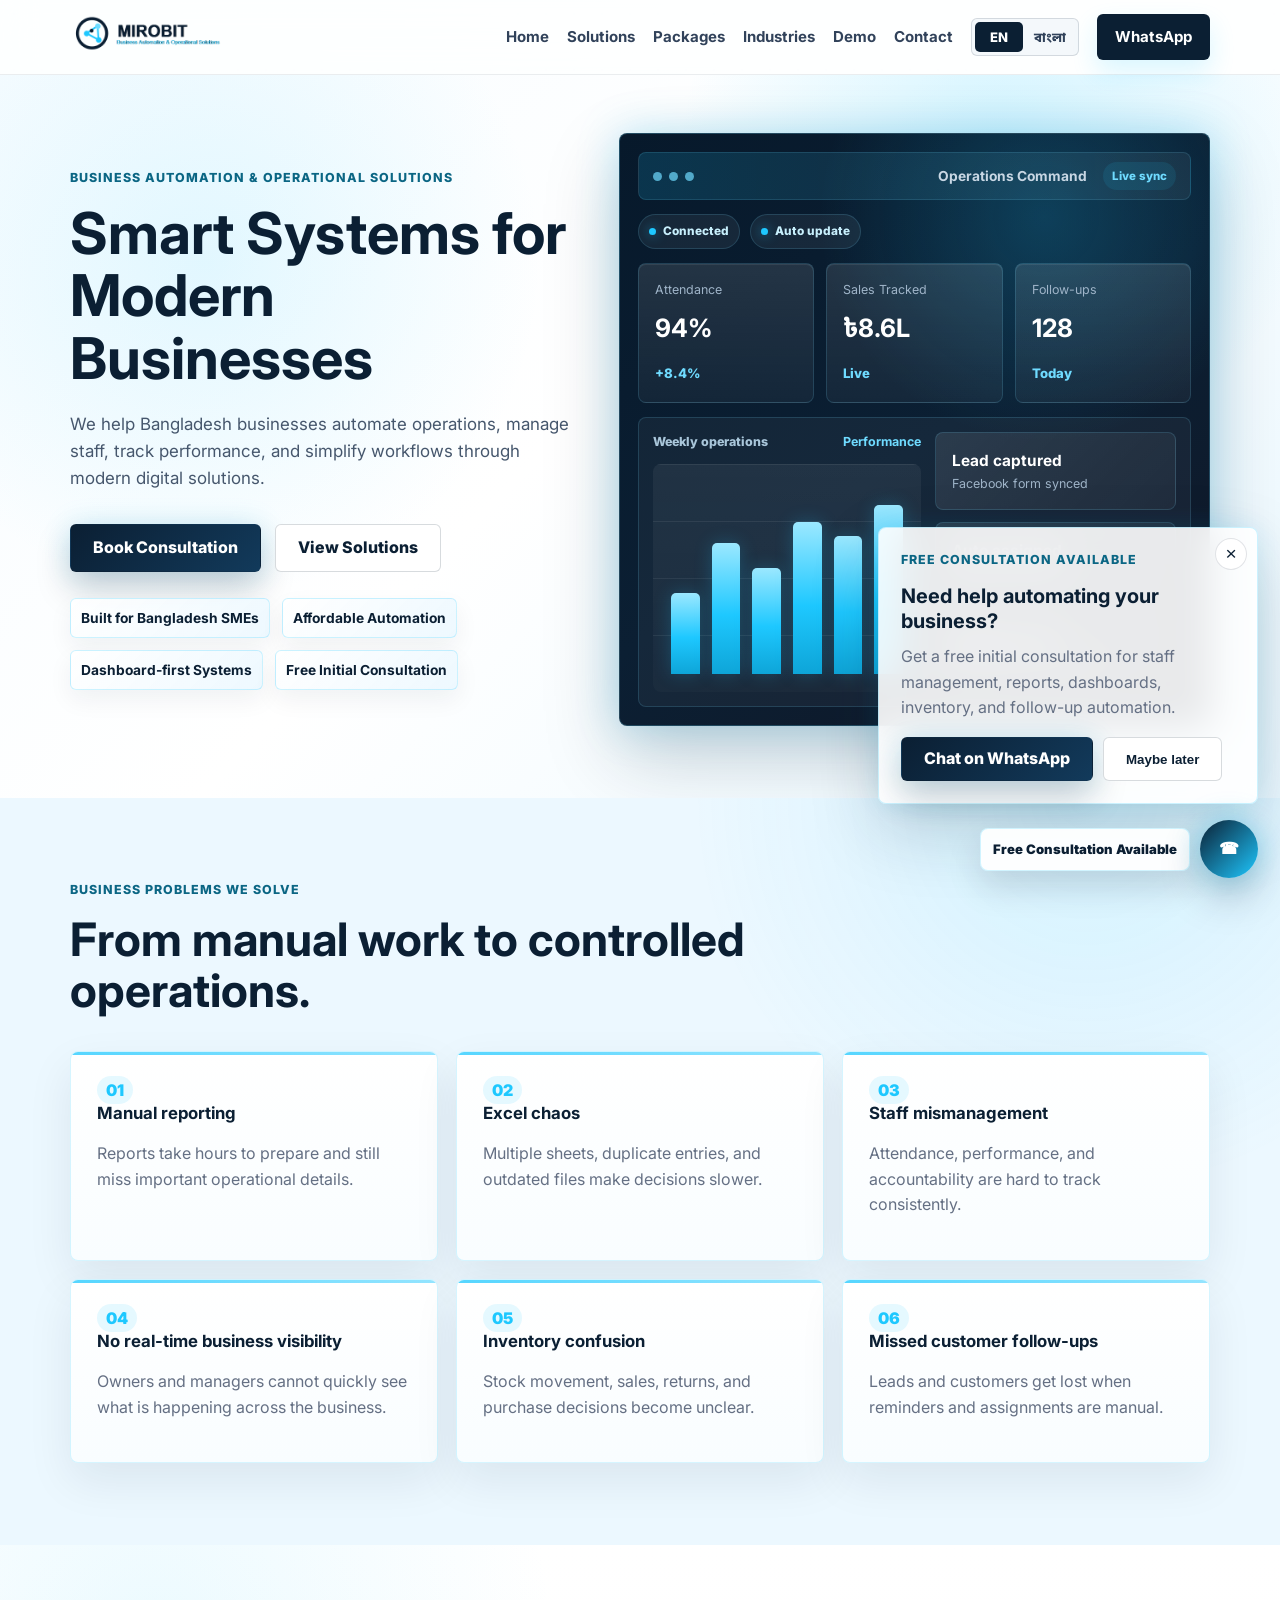
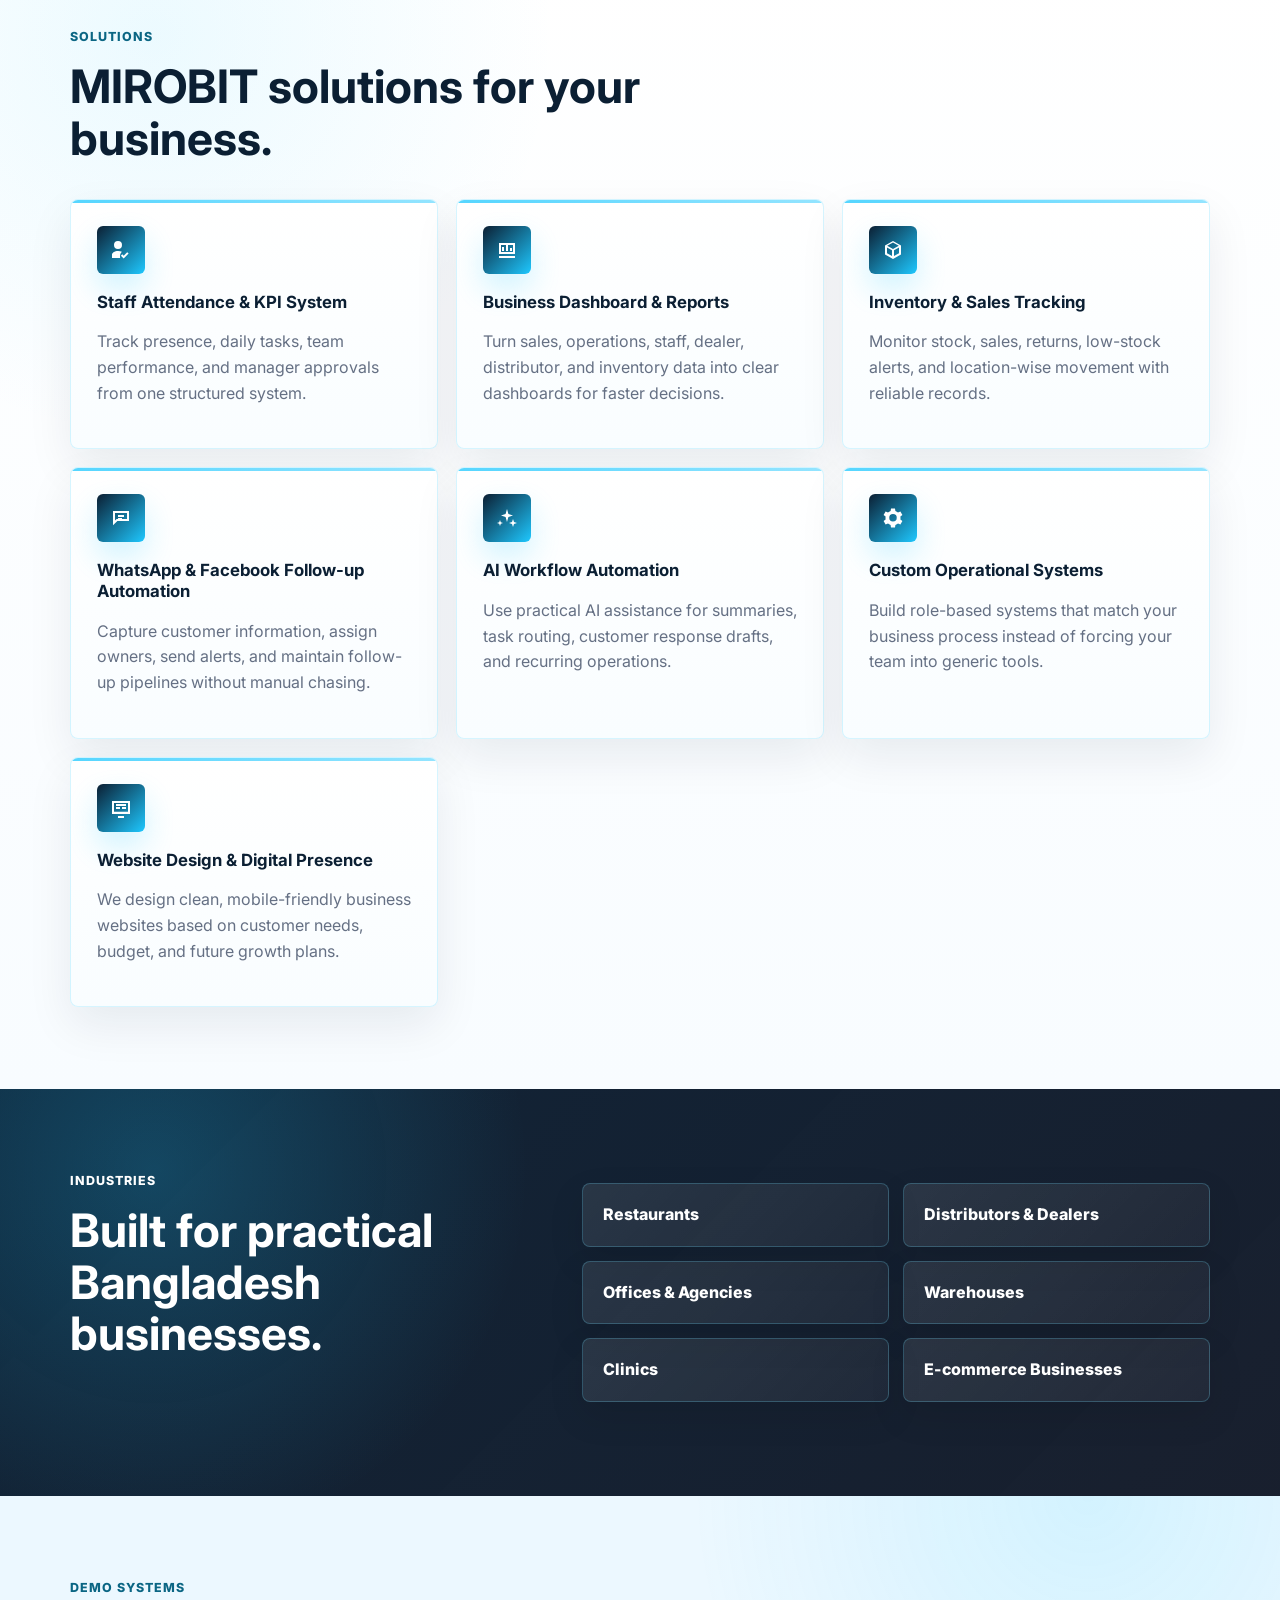
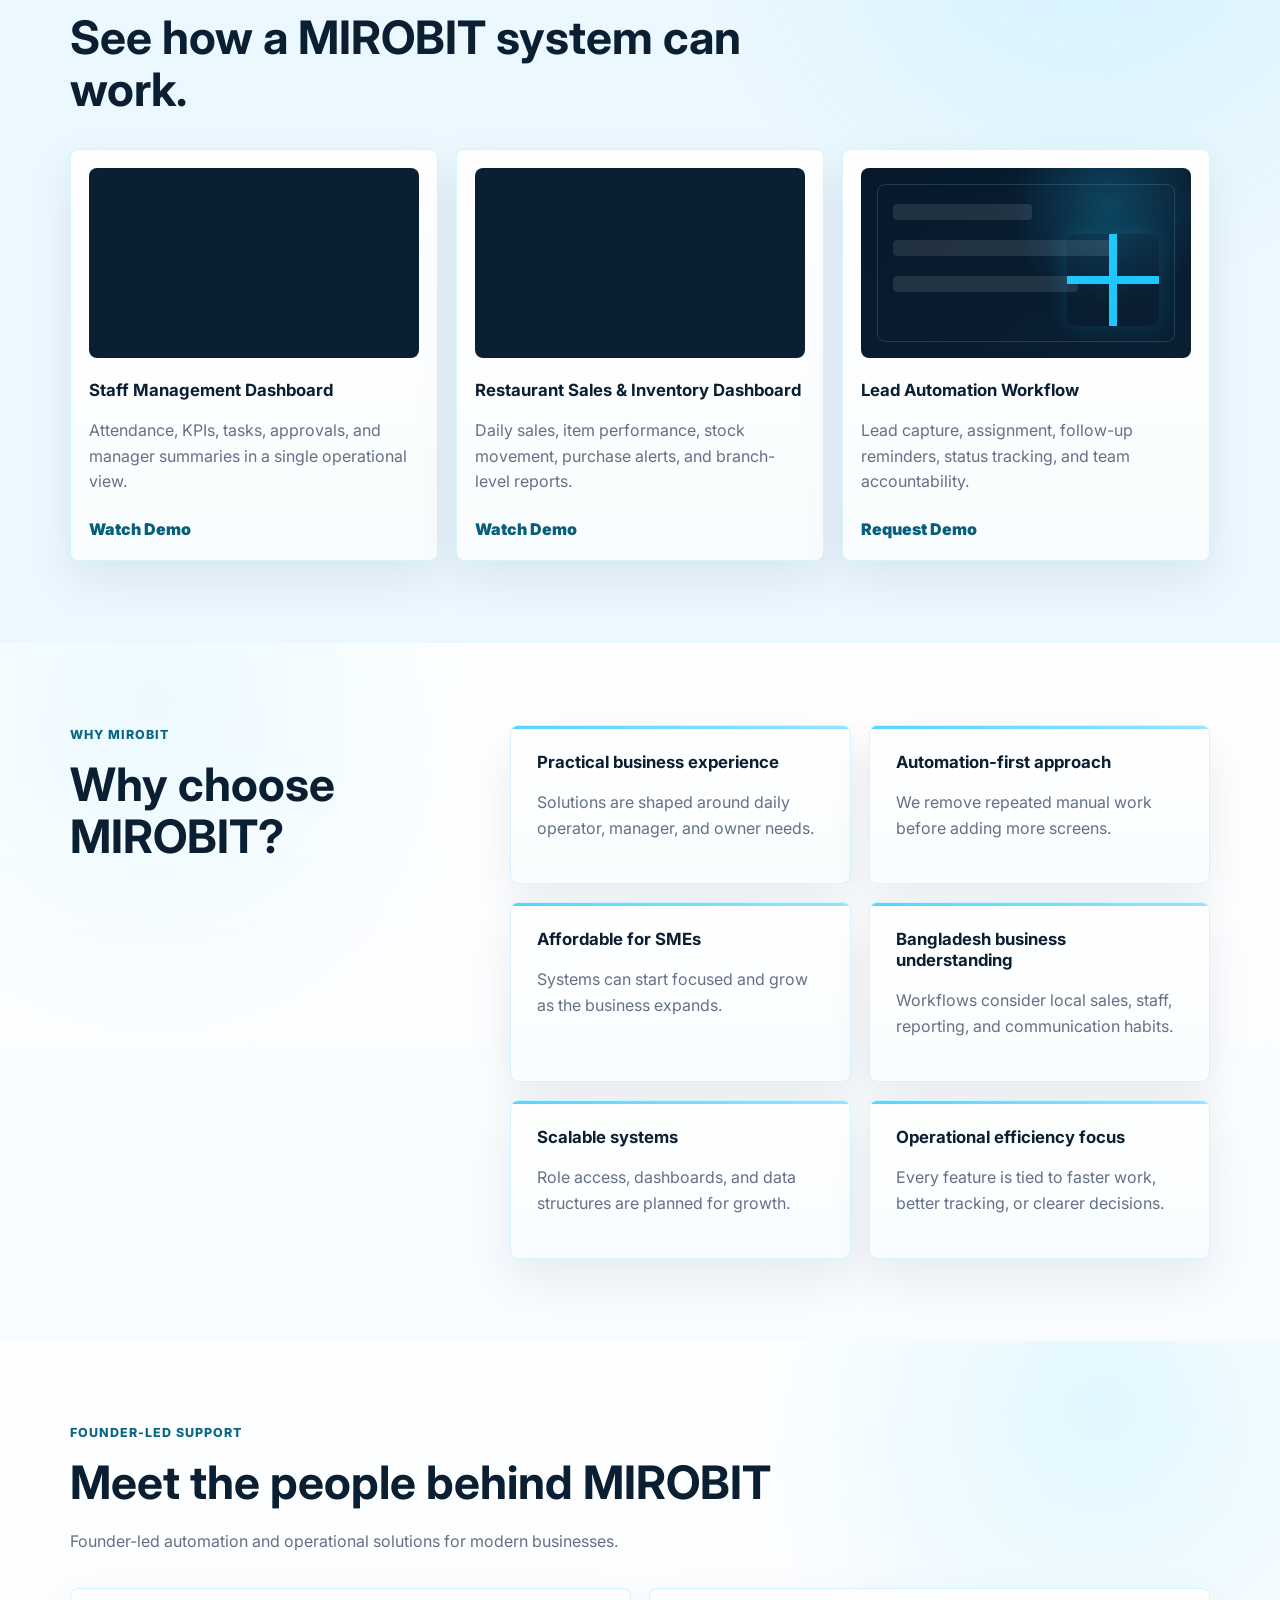
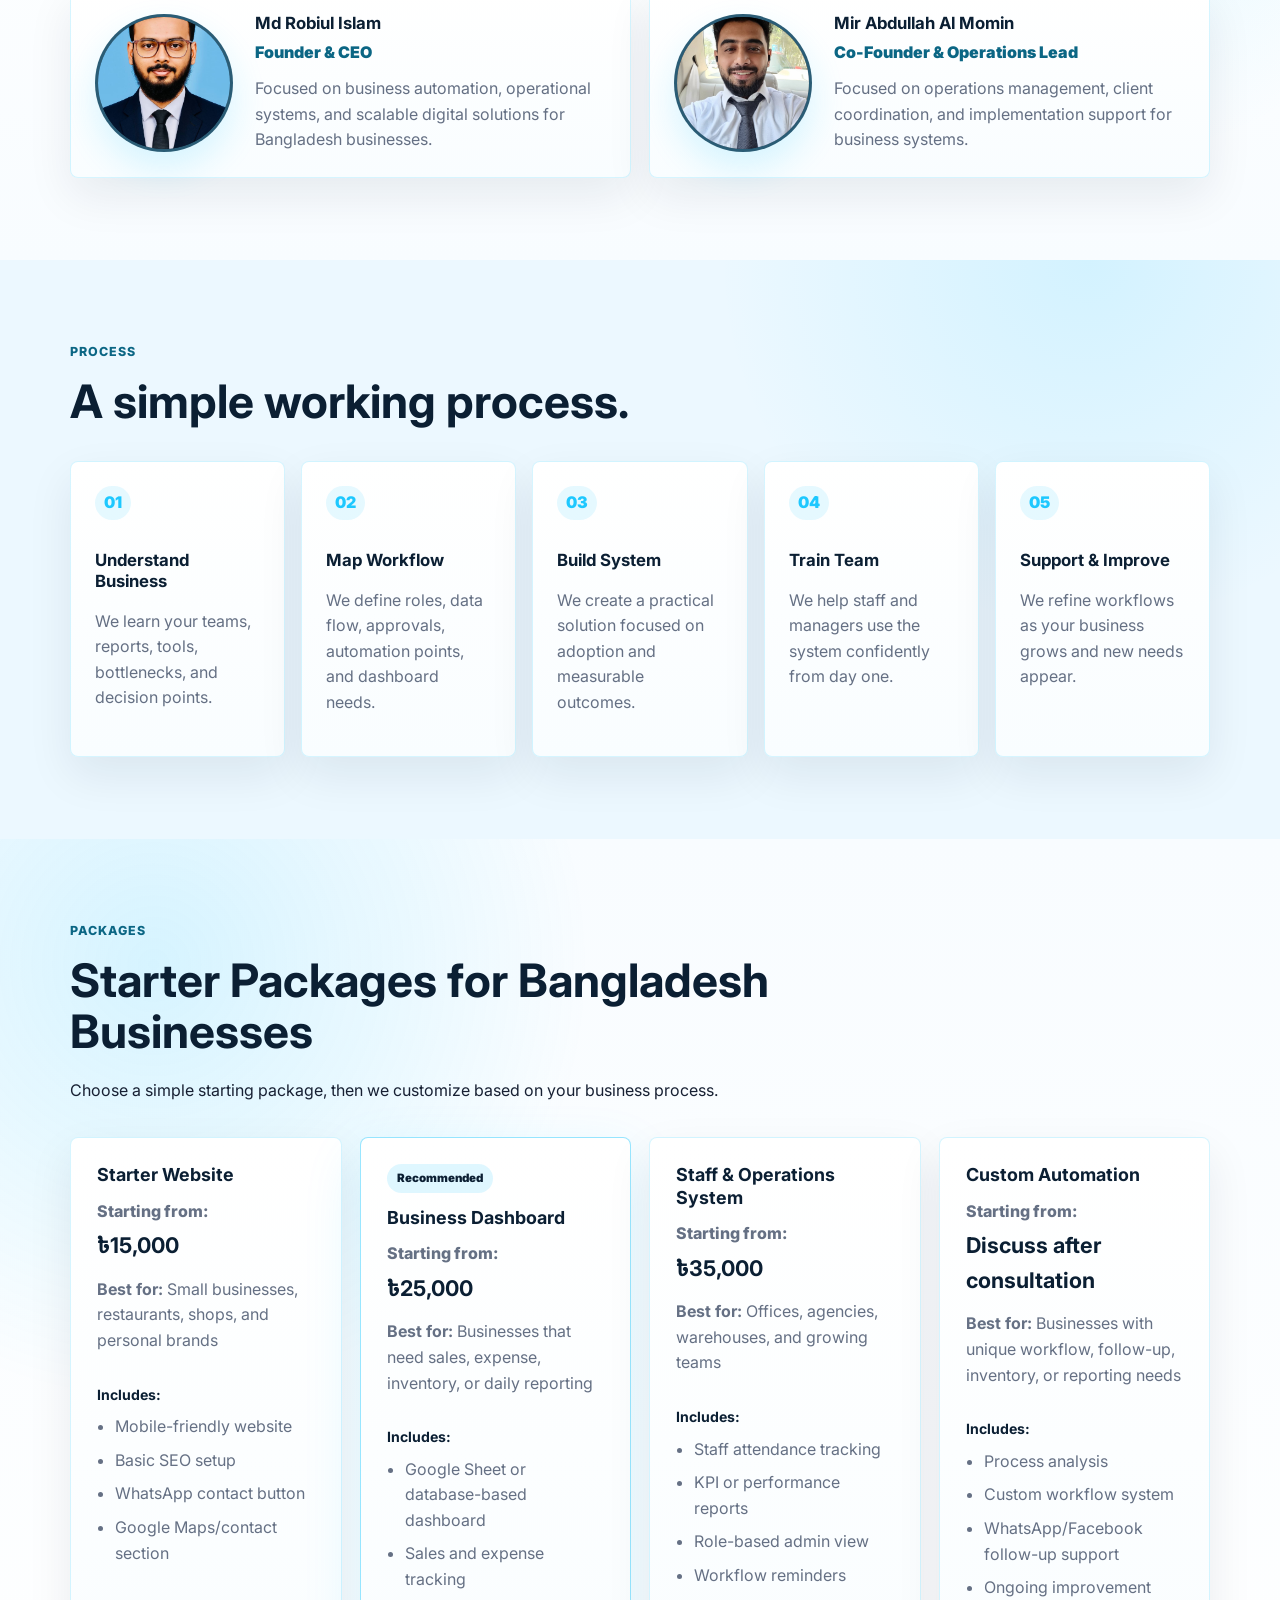
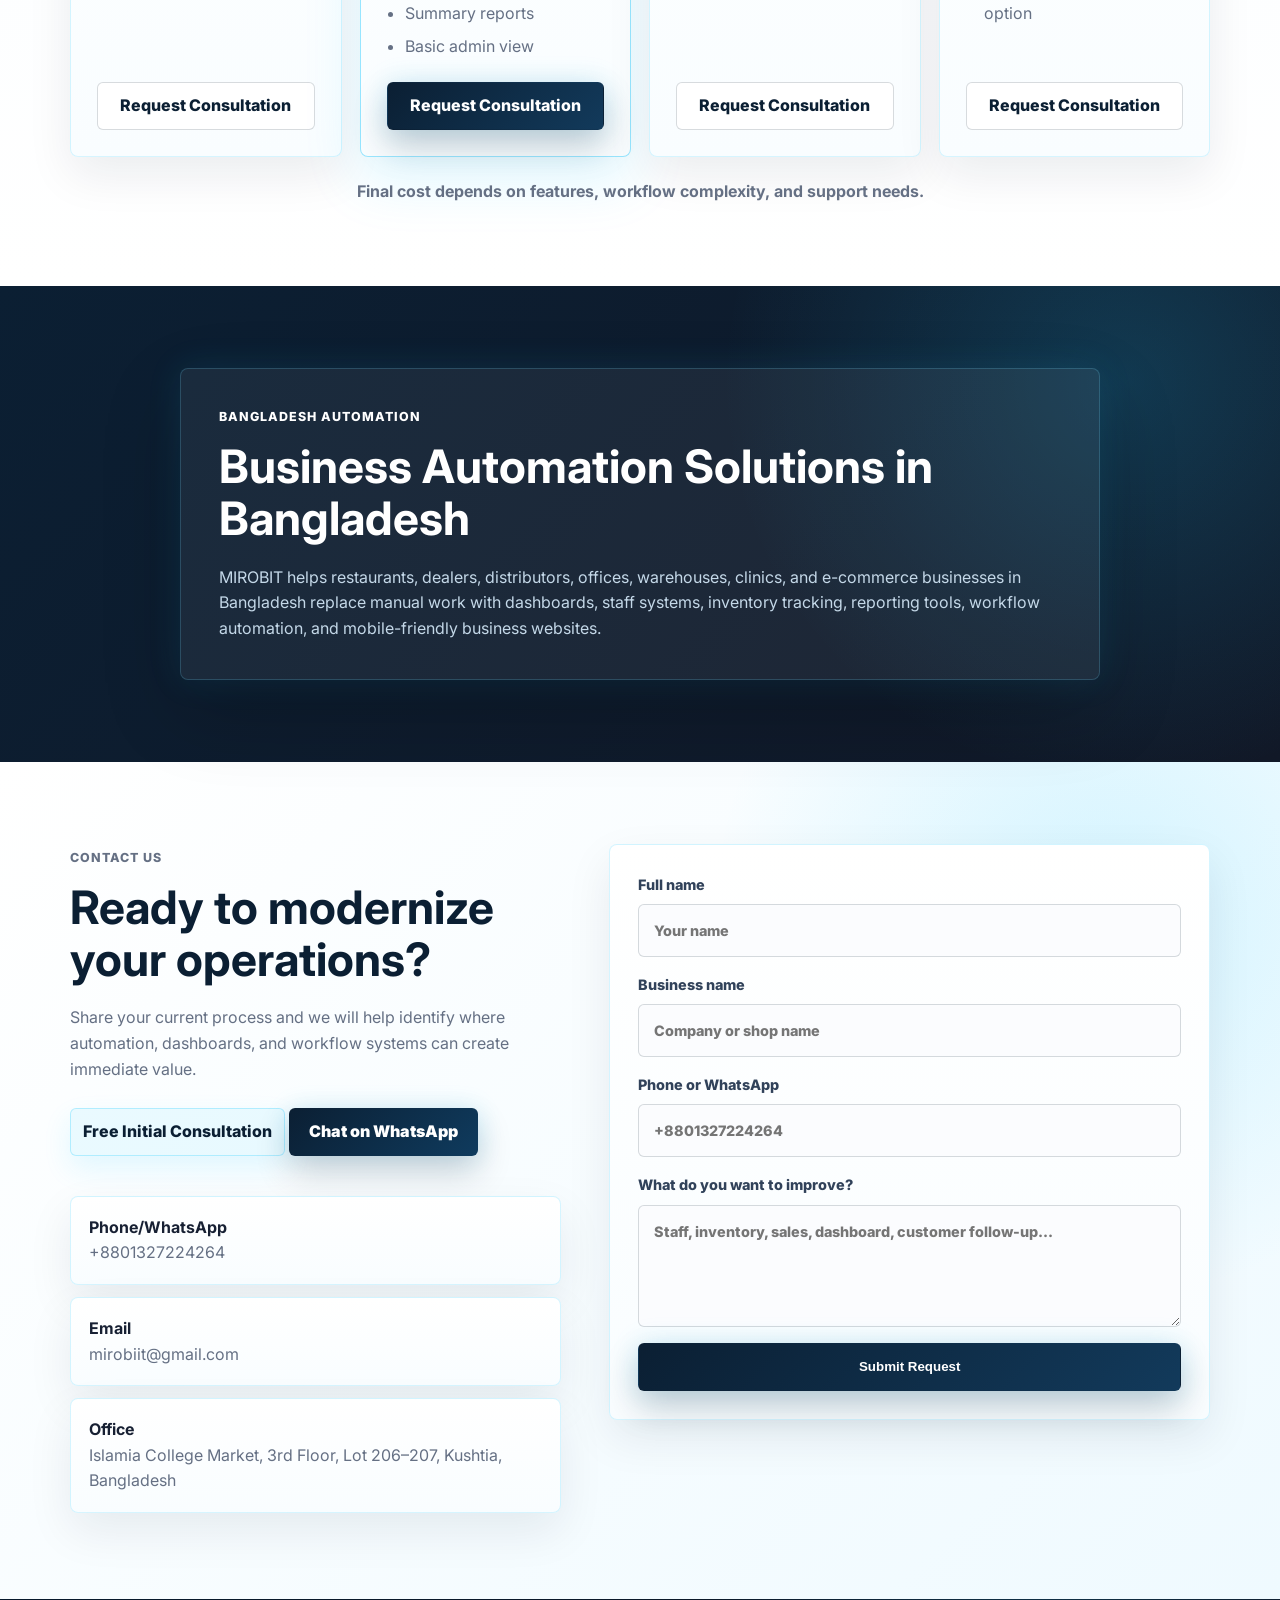
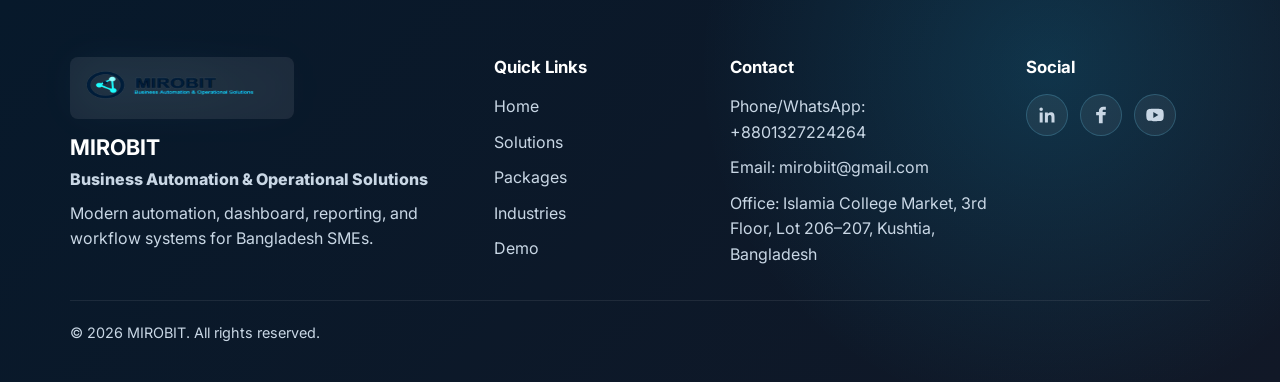
==== index.html @ 75a014b4 "Add MIROBIT leadership section" ====
<!DOCTYPE html>
<html lang="en">
<head>
  <meta charset="UTF-8">
  <meta name="viewport" content="width=device-width, initial-scale=1.0">
  <title>MIROBIT | Business Automation & Operational Solutions</title>
  <meta name="description" content="MIROBIT provides business automation, staff management systems, dashboards, inventory tracking, reporting tools, workflow automation, and affordable business website design for Bangladesh SMEs.">
  <meta name="description" lang="bn" content="MIROBIT বাংলাদেশের ছোট ও মাঝারি ব্যবসার জন্য ব্যবসা অটোমেশন, স্টাফ ম্যানেজমেন্ট, ড্যাশবোর্ড, ইনভেন্টরি ট্র্যাকিং ও রিপোর্টিং সল্যুশন তৈরি করে।">
  <meta name="keywords" content="business automation Bangladesh, ERP Bangladesh, business dashboard Bangladesh, staff management system Bangladesh, inventory management Bangladesh, WhatsApp automation Bangladesh, SME automation Bangladesh, business software Bangladesh, digital transformation Bangladesh, workflow automation Bangladesh, affordable website design Bangladesh, business website Bangladesh, small business website Bangladesh, ব্যবসা অটোমেশন বাংলাদেশ, স্টাফ ম্যানেজমেন্ট সিস্টেম, ব্যবসা ড্যাশবোর্ড, ইনভেন্টরি ম্যানেজমেন্ট, মোবাইল ফ্রেন্ডলি ওয়েবসাইট, ব্যবসায়িক ওয়েবসাইট বাংলাদেশ">
  <meta name="author" content="MIROBIT">
  <meta name="theme-color" content="#0B1F33">
  <meta property="og:title" content="MIROBIT | Smart Systems for Modern Businesses">
  <meta property="og:description" content="Business automation, dashboards, staff management, inventory tracking, reporting tools, workflow automation, and business website design for Bangladesh SMEs.">
  <meta property="og:type" content="website">
  <meta property="og:url" content="https://mirrob.github.io/mirobit/">
  <meta property="og:image" content="assets/logo.png">
  <meta property="og:site_name" content="MIROBIT">
  <meta property="og:locale" content="en_US">
  <meta property="og:locale:alternate" content="bn_BD">
  <link rel="canonical" href="https://mirrob.github.io/mirobit/">
  <link rel="icon" href="assets/favicon.png" type="image/png">
  <link rel="preconnect" href="https://fonts.googleapis.com">
  <link rel="preconnect" href="https://fonts.gstatic.com" crossorigin>
  <link href="https://fonts.googleapis.com/css2?family=Inter:wght@400;500;600;700;800&family=Noto+Sans+Bengali:wght@400;500;600;700;800&display=swap" rel="stylesheet">
  <link rel="stylesheet" href="style.css">
</head>
<body>
  <header class="site-header" data-header>
    <nav class="nav container" aria-label="Primary navigation">
      <a class="brand" href="#home" aria-label="MIROBIT home">
        <img src="assets/logo.png" alt="MIROBIT logo" width="182" height="52">
      </a>
      <button class="menu-toggle" type="button" aria-label="Open navigation" aria-expanded="false" data-menu-toggle>
        <span></span>
        <span></span>
        <span></span>
      </button>
      <div class="nav-links" data-nav-links>
        <a href="#home">Home</a>
        <a href="#solutions">Solutions</a>
        <a href="#packages">Packages</a>
        <a href="#industries">Industries</a>
        <a href="#demo">Demo</a>
        <a href="#contact">Contact</a>
        <button class="language-toggle" type="button" aria-label="Switch language" data-language-toggle>
          <span data-lang-option="en">EN</span>
          <span data-lang-option="bn">বাংলা</span>
        </button>
        <a class="nav-cta" href="https://wa.me/8801327224264" target="_blank" rel="noopener" data-whatsapp-link>WhatsApp</a>
      </div>
    </nav>
  </header>

  <main>
    <section class="hero section" id="home">
      <div class="container hero-grid">
        <div class="hero-copy reveal">
          <p class="eyebrow">Business Automation & Operational Solutions</p>
          <h1>Smart Systems for Modern Businesses</h1>
          <p class="hero-subtitle">We help Bangladesh businesses automate operations, manage staff, track performance, and simplify workflows through modern digital solutions.</p>
          <div class="hero-actions">
            <a class="btn btn-primary" href="#contact">Book Consultation</a>
            <a class="btn btn-secondary" href="#solutions">View Solutions</a>
          </div>
          <div class="trust-row" aria-label="MIROBIT strengths">
            <span>Built for Bangladesh SMEs</span>
            <span>Affordable Automation</span>
            <span>Dashboard-first Systems</span>
            <span>Free Initial Consultation</span>
          </div>
        </div>

        <div class="dashboard-shell reveal" aria-label="Operational dashboard preview">
          <div class="dashboard-topbar">
            <div class="window-dots" aria-hidden="true"><span></span><span></span><span></span></div>
            <strong>Operations Command</strong>
            <em>Live sync</em>
          </div>
          <div class="dashboard-status-row" aria-hidden="true">
            <span>Connected</span>
            <span>Auto update</span>
          </div>
          <div class="kpi-grid">
            <article class="kpi-card">
              <small>Attendance</small>
              <strong data-stat="attendance-value">94%</strong>
              <span class="trend up" data-stat="attendance-label">+8.4%</span>
            </article>
            <article class="kpi-card">
              <small>Sales Tracked</small>
              <strong data-stat="sales-value">৳8.6L</strong>
              <span class="trend up" data-stat="sales-label">Live</span>
            </article>
            <article class="kpi-card">
              <small>Follow-ups</small>
              <strong data-stat="followups-value">128</strong>
              <span class="trend" data-stat="followups-label">Today</span>
            </article>
          </div>
          <div class="analytics-panel">
            <div class="chart-card">
              <div class="chart-heading">
                <span>Weekly operations</span>
                <b>Performance</b>
              </div>
              <div class="chart-bars" aria-hidden="true">
                <span style="height: 42%" data-chart-bar></span>
                <span style="height: 68%" data-chart-bar></span>
                <span style="height: 55%" data-chart-bar></span>
                <span style="height: 79%" data-chart-bar></span>
                <span style="height: 72%" data-chart-bar></span>
                <span style="height: 88%" data-chart-bar></span>
              </div>
            </div>
            <div class="workflow-stack">
              <div><b data-stat="lead-title">Lead captured</b><small data-stat="lead-value">Facebook form synced</small></div>
              <div><b data-stat="assignment-title">Auto assigned</b><small data-stat="assignment-value">Sales team notified</small></div>
              <div><b data-stat="manager-title">Manager view</b><small data-stat="manager-value">Real-time status updated</small></div>
            </div>
          </div>
        </div>
      </div>
    </section>

    <section class="section problem-section" id="problems">
      <div class="container">
        <div class="section-heading reveal">
          <p class="eyebrow">Business problems we solve</p>
          <h2>From manual work to controlled operations.</h2>
        </div>
        <div class="problem-grid">
          <article class="problem-card reveal"><span>01</span><h3>Manual reporting</h3><p>Reports take hours to prepare and still miss important operational details.</p></article>
          <article class="problem-card reveal"><span>02</span><h3>Excel chaos</h3><p>Multiple sheets, duplicate entries, and outdated files make decisions slower.</p></article>
          <article class="problem-card reveal"><span>03</span><h3>Staff mismanagement</h3><p>Attendance, performance, and accountability are hard to track consistently.</p></article>
          <article class="problem-card reveal"><span>04</span><h3>No real-time business visibility</h3><p>Owners and managers cannot quickly see what is happening across the business.</p></article>
          <article class="problem-card reveal"><span>05</span><h3>Inventory confusion</h3><p>Stock movement, sales, returns, and purchase decisions become unclear.</p></article>
          <article class="problem-card reveal"><span>06</span><h3>Missed customer follow-ups</h3><p>Leads and customers get lost when reminders and assignments are manual.</p></article>
        </div>
      </div>
    </section>

    <section class="section solutions-section" id="solutions">
      <div class="container">
        <div class="section-heading reveal">
          <p class="eyebrow">Solutions</p>
          <h2>MIROBIT solutions for your business.</h2>
        </div>
        <div class="solution-grid">
          <article class="solution-card reveal"><div class="icon" aria-hidden="true"><svg viewBox="0 0 24 24"><path d="M9 11a4 4 0 1 0 0-8 4 4 0 0 0 0 8Zm0 2c-3.3 0-6 1.7-6 3.8V20h8.2a6.9 6.9 0 0 1-.2-1.6c0-1.8.7-3.5 1.9-4.7A10.2 10.2 0 0 0 9 13Zm9.2 1.2-3.5 3.5-1.4-1.4-1.4 1.4 2.8 2.8 4.9-4.9-1.4-1.4Z"/></svg></div><h3>Staff Attendance & KPI System</h3><p>Track presence, daily tasks, team performance, and manager approvals from one structured system.</p></article>
          <article class="solution-card reveal"><div class="icon" aria-hidden="true"><svg viewBox="0 0 24 24"><path d="M4 5h16v11H4V5Zm2 2v7h12V7H6Zm-2 11h16v2H4v-2Zm3-9h2v4H7V9Zm4-2h2v6h-2V7Zm4 3h2v3h-2v-3Z"/></svg></div><h3>Business Dashboard & Reports</h3><p>Turn sales, operations, staff, dealer, distributor, and inventory data into clear dashboards for faster decisions.</p></article>
          <article class="solution-card reveal"><div class="icon" aria-hidden="true"><svg viewBox="0 0 24 24"><path d="M4 7.5 12 3l8 4.5v9L12 21l-8-4.5v-9Zm2.2.2L12 11l5.8-3.3L12 4.4 6.2 7.7ZM6 9.4v5.9l5 2.8v-5.9L6 9.4Zm7 8.7 5-2.8V9.4l-5 2.8v5.9Z"/></svg></div><h3>Inventory & Sales Tracking</h3><p>Monitor stock, sales, returns, low-stock alerts, and location-wise movement with reliable records.</p></article>
          <article class="solution-card reveal"><div class="icon" aria-hidden="true"><svg viewBox="0 0 24 24"><path d="M4 5h16v10H8.4L4 19.2V5Zm2 2v7.5L7.6 13H18V7H6Zm3 2h6v2H9V9Zm0 3h4v2H9v-2Z"/></svg></div><h3>WhatsApp & Facebook Follow-up Automation</h3><p>Capture customer information, assign owners, send alerts, and maintain follow-up pipelines without manual chasing.</p></article>
          <article class="solution-card reveal"><div class="icon" aria-hidden="true"><svg viewBox="0 0 24 24"><path d="M12 3 13.4 8 18 9.5 13.4 11 12 16 10.6 11 6 9.5 10.6 8 12 3Zm6 10 1 3 3 1-3 1-1 3-1-3-3-1 3-1 1-3ZM5 14l.8 2.2L8 17l-2.2.8L5 20l-.8-2.2L2 17l2.2-.8L5 14Z"/></svg></div><h3>AI Workflow Automation</h3><p>Use practical AI assistance for summaries, task routing, customer response drafts, and recurring operations.</p></article>
          <article class="solution-card reveal"><div class="icon" aria-hidden="true"><svg viewBox="0 0 24 24"><path d="m19.4 13.5.1-1.5-.1-1.5 2-1.5-2-3.4-2.4 1a8 8 0 0 0-2.6-1.5L14 2.5h-4l-.4 2.6A8 8 0 0 0 7 6.6l-2.4-1-2 3.4 2 1.5-.1 1.5.1 1.5-2 1.5 2 3.4 2.4-1a8 8 0 0 0 2.6 1.5l.4 2.6h4l.4-2.6a8 8 0 0 0 2.6-1.5l2.4 1 2-3.4-2-1.5ZM12 15.5A3.5 3.5 0 1 1 12 8a3.5 3.5 0 0 1 0 7.5Z"/></svg></div><h3>Custom Operational Systems</h3><p>Build role-based systems that match your business process instead of forcing your team into generic tools.</p></article>
          <article class="solution-card reveal"><div class="icon" aria-hidden="true"><svg viewBox="0 0 24 24"><path d="M3 5h18v13H3V5Zm2 2v8.8h14V7H5Zm4 13h6v2H9v-2Zm-2-9h4v2H7v-2Zm0-3h10v2H7V8Zm6 3h4v2h-4v-2Z"/></svg></div><h3>Website Design & Digital Presence</h3><p>We design clean, mobile-friendly business websites based on customer needs, budget, and future growth plans.</p></article>
        </div>
      </div>
    </section>

    <section class="section industries" id="industries">
      <div class="container industry-grid">
        <div class="section-heading reveal">
          <p class="eyebrow">Industries</p>
          <h2>Built for practical Bangladesh businesses.</h2>
        </div>
        <div class="industry-list reveal">
          <span>Restaurants</span>
          <span>Distributors & Dealers</span>
          <span>Offices & Agencies</span>
          <span>Warehouses</span>
          <span>Clinics</span>
          <span>E-commerce Businesses</span>
        </div>
      </div>
    </section>

    <section class="section demo-section" id="demo">
      <div class="container">
        <div class="section-heading reveal">
          <p class="eyebrow">Demo systems</p>
          <h2>See how a MIROBIT system can work.</h2>
        </div>
        <div class="demo-grid">
          <article class="demo-card reveal">
            <button class="demo-video-preview" type="button" data-staff-demo-open data-demo-video="assets/videos/staff-management-demo.mp4" aria-label="Watch Staff Management Dashboard demo">
              <video src="assets/videos/staff-management-demo.mp4" muted autoplay loop playsinline preload="metadata"></video>
            </button>
            <h3>Staff Management Dashboard</h3>
            <p>Attendance, KPIs, tasks, approvals, and manager summaries in a single operational view.</p>
            <button class="text-link demo-watch-button" type="button" data-staff-demo-open data-demo-video="assets/videos/staff-management-demo.mp4">Watch Demo</button>
          </article>
          <article class="demo-card reveal">
            <button class="demo-video-preview" type="button" data-demo-video="assets/videos/restaurant-sales-inventory-demo.mp4" aria-label="Watch Restaurant Sales & Inventory Dashboard demo">
              <video src="assets/videos/restaurant-sales-inventory-demo.mp4" muted autoplay loop playsinline preload="metadata"></video>
            </button>
            <h3>Restaurant Sales & Inventory Dashboard</h3>
            <p>Daily sales, item performance, stock movement, purchase alerts, and branch-level reports.</p>
            <button class="text-link demo-watch-button" type="button" data-demo-video="assets/videos/restaurant-sales-inventory-demo.mp4">Watch Demo</button>
          </article>
          <article class="demo-card reveal">
            <div class="mini-ui lead-ui" aria-hidden="true"><span></span><span></span><span></span><div></div></div>
            <h3>Lead Automation Workflow</h3>
            <p>Lead capture, assignment, follow-up reminders, status tracking, and team accountability.</p>
            <a class="text-link" href="#contact">Request Demo</a>
          </article>
        </div>
      </div>
    </section>

    <section class="section why-section">
      <div class="container why-grid">
        <div class="section-heading reveal">
          <p class="eyebrow">Why MIROBIT</p>
          <h2>Why choose MIROBIT?</h2>
        </div>
        <div class="why-list">
          <article class="reveal"><h3>Practical business experience</h3><p>Solutions are shaped around daily operator, manager, and owner needs.</p></article>
          <article class="reveal"><h3>Automation-first approach</h3><p>We remove repeated manual work before adding more screens.</p></article>
          <article class="reveal"><h3>Affordable for SMEs</h3><p>Systems can start focused and grow as the business expands.</p></article>
          <article class="reveal"><h3>Bangladesh business understanding</h3><p>Workflows consider local sales, staff, reporting, and communication habits.</p></article>
          <article class="reveal"><h3>Scalable systems</h3><p>Role access, dashboards, and data structures are planned for growth.</p></article>
          <article class="reveal"><h3>Operational efficiency focus</h3><p>Every feature is tied to faster work, better tracking, or clearer decisions.</p></article>
        </div>
      </div>
    </section>

    <section class="section team-section">
      <div class="container">
        <div class="section-heading reveal">
          <p class="eyebrow">Founder-led support</p>
          <h2>Meet the people behind MIROBIT</h2>
          <p>Founder-led automation and operational solutions for modern businesses.</p>
        </div>
        <div class="team-grid">
          <article class="team-card reveal">
            <img src="assets/team/robi.jpg" alt="Md Robiul Islam" width="360" height="360" loading="lazy">
            <div>
              <h3>Md Robiul Islam</h3>
              <p class="team-role">Founder & CEO</p>
              <p>Focused on business automation, operational systems, and scalable digital solutions for Bangladesh businesses.</p>
            </div>
          </article>
          <article class="team-card reveal">
            <img src="assets/team/mir.jpg" alt="Mir Abdullah Al Momin" width="360" height="360" loading="lazy">
            <div>
              <h3>Mir Abdullah Al Momin</h3>
              <p class="team-role">Co-Founder & Operations Lead</p>
              <p>Focused on operations management, client coordination, and implementation support for business systems.</p>
            </div>
          </article>
        </div>
      </div>
    </section>

    <section class="section process-section">
      <div class="container">
        <div class="section-heading reveal">
          <p class="eyebrow">Process</p>
          <h2>A simple working process.</h2>
        </div>
        <ol class="timeline">
          <li class="reveal"><span>01</span><h3>Understand Business</h3><p>We learn your teams, reports, tools, bottlenecks, and decision points.</p></li>
          <li class="reveal"><span>02</span><h3>Map Workflow</h3><p>We define roles, data flow, approvals, automation points, and dashboard needs.</p></li>
          <li class="reveal"><span>03</span><h3>Build System</h3><p>We create a practical solution focused on adoption and measurable outcomes.</p></li>
          <li class="reveal"><span>04</span><h3>Train Team</h3><p>We help staff and managers use the system confidently from day one.</p></li>
          <li class="reveal"><span>05</span><h3>Support & Improve</h3><p>We refine workflows as your business grows and new needs appear.</p></li>
        </ol>
      </div>
    </section>

    <section class="section packages-section" id="packages">
      <div class="container">
        <div class="section-heading reveal">
          <p class="eyebrow">Packages</p>
          <h2>Starter Packages for Bangladesh Businesses</h2>
          <p>Choose a simple starting package, then we customize based on your business process.</p>
        </div>
        <div class="package-grid">
          <article class="package-card reveal">
            <h3>Starter Website</h3>
            <p class="package-price">Starting from: <strong>৳15,000</strong></p>
            <p><b>Best for:</b> Small businesses, restaurants, shops, and personal brands</p>
            <h4>Includes:</h4>
            <ul>
              <li>Mobile-friendly website</li>
              <li>Basic SEO setup</li>
              <li>WhatsApp contact button</li>
              <li>Google Maps/contact section</li>
            </ul>
            <a class="btn btn-secondary" href="#contact">Request Consultation</a>
          </article>
          <article class="package-card package-card-featured reveal">
            <span class="package-badge">Recommended</span>
            <h3>Business Dashboard</h3>
            <p class="package-price">Starting from: <strong>৳25,000</strong></p>
            <p><b>Best for:</b> Businesses that need sales, expense, inventory, or daily reporting</p>
            <h4>Includes:</h4>
            <ul>
              <li>Google Sheet or database-based dashboard</li>
              <li>Sales and expense tracking</li>
              <li>Summary reports</li>
              <li>Basic admin view</li>
            </ul>
            <a class="btn btn-primary" href="https://wa.me/8801327224264" target="_blank" rel="noopener" data-whatsapp-link>Request Consultation</a>
          </article>
          <article class="package-card reveal">
            <h3>Staff & Operations System</h3>
            <p class="package-price">Starting from: <strong>৳35,000</strong></p>
            <p><b>Best for:</b> Offices, agencies, warehouses, and growing teams</p>
            <h4>Includes:</h4>
            <ul>
              <li>Staff attendance tracking</li>
              <li>KPI or performance reports</li>
              <li>Role-based admin view</li>
              <li>Workflow reminders</li>
            </ul>
            <a class="btn btn-secondary" href="#contact">Request Consultation</a>
          </article>
          <article class="package-card reveal">
            <h3>Custom Automation</h3>
            <p class="package-price">Starting from: <strong>Discuss after consultation</strong></p>
            <p><b>Best for:</b> Businesses with unique workflow, follow-up, inventory, or reporting needs</p>
            <h4>Includes:</h4>
            <ul>
              <li>Process analysis</li>
              <li>Custom workflow system</li>
              <li>WhatsApp/Facebook follow-up support</li>
              <li>Ongoing improvement option</li>
            </ul>
            <a class="btn btn-secondary" href="#contact">Request Consultation</a>
          </article>
        </div>
        <p class="package-note reveal">Final cost depends on features, workflow complexity, and support needs.</p>
      </div>
    </section>

    <section class="section seo-section" id="automation-bangladesh">
      <div class="container seo-panel reveal">
        <p class="eyebrow">Bangladesh automation</p>
        <h2>Business Automation Solutions in Bangladesh</h2>
        <p>MIROBIT helps restaurants, dealers, distributors, offices, warehouses, clinics, and e-commerce businesses in Bangladesh replace manual work with dashboards, staff systems, inventory tracking, reporting tools, workflow automation, and mobile-friendly business websites.</p>
      </div>
    </section>

    <section class="section contact-section" id="contact">
      <div class="container contact-grid">
        <div class="contact-copy reveal">
          <p class="eyebrow">Contact Us</p>
          <h2>Ready to modernize your operations?</h2>
          <p>Share your current process and we will help identify where automation, dashboards, and workflow systems can create immediate value.</p>
          <p class="consultation-note">Free Initial Consultation</p>
          <a class="whatsapp-hero-cta" href="https://wa.me/8801327224264" target="_blank" rel="noopener" data-whatsapp-link>Chat on WhatsApp</a>
          <div class="contact-methods">
            <a class="contact-method" href="https://wa.me/8801327224264" target="_blank" rel="noopener" data-whatsapp-link><strong>Phone/WhatsApp</strong><span>+8801327224264</span></a>
            <a class="contact-method" href="mailto:mirobiit@gmail.com"><strong>Email</strong><span>mirobiit@gmail.com</span></a>
            <a class="contact-method" href="https://maps.app.goo.gl/mK973c8Q7nxN6v9Z8" target="_blank" rel="noopener"><strong>Office</strong><span>Islamia College Market, 3rd Floor, Lot 206–207, Kushtia, Bangladesh</span></a>
          </div>
        </div>
        <form class="consultation-form reveal" aria-label="Consultation request form">
          <label>Full name<input type="text" name="name" placeholder="Your name"></label>
          <label>Business name<input type="text" name="business" placeholder="Company or shop name"></label>
          <label>Phone or WhatsApp<input type="tel" name="phone" placeholder="+8801327224264"></label>
          <label>What do you want to improve?<textarea name="message" rows="4" placeholder="Staff, inventory, sales, dashboard, customer follow-up..."></textarea></label>
          <button class="btn btn-primary" type="button">Submit Request</button>
        </form>
      </div>
    </section>
  </main>

  <a class="floating-whatsapp" href="https://wa.me/8801327224264" target="_blank" rel="noopener" data-whatsapp-link aria-label="Chat on WhatsApp">
    <span class="floating-whatsapp__tooltip">Free Consultation Available</span>
    <span class="floating-whatsapp__icon" aria-hidden="true">☎</span>
  </a>

  <aside class="whatsapp-popup" data-whatsapp-popup hidden aria-live="polite">
    <button class="popup-close" type="button" aria-label="Close popup" data-popup-close>×</button>
    <p class="eyebrow">Free Consultation Available</p>
    <h3>Need help automating your business?</h3>
    <p>Get a free initial consultation for staff management, reports, dashboards, inventory, and follow-up automation.</p>
    <div class="popup-actions">
      <a class="btn btn-primary" href="https://wa.me/8801327224264" target="_blank" rel="noopener" data-whatsapp-link>Chat on WhatsApp</a>
      <button class="btn btn-secondary" type="button" data-popup-later>Maybe later</button>
    </div>
  </aside>

  <div class="video-modal" data-staff-demo-modal data-demo-modal hidden aria-modal="true" role="dialog" aria-label="Demo video player">
    <div class="video-modal__backdrop" data-staff-demo-close data-demo-close></div>
    <div class="video-modal__panel">
      <button class="video-modal__close" type="button" aria-label="Close demo video" data-staff-demo-close data-demo-close>×</button>
      <video src="assets/videos/staff-management-demo.mp4" controls playsinline preload="metadata" data-staff-demo-player data-demo-player></video>
    </div>
  </div>

  <footer class="site-footer">
    <div class="container footer-grid footer-grid-premium">
      <div class="footer-brand-block">
        <img class="footer-logo" src="assets/logo.png" alt="MIROBIT logo" width="220" height="62">
        <h2>MIROBIT</h2>
        <p class="footer-positioning">Business Automation & Operational Solutions</p>
        <p>Modern automation, dashboard, reporting, and workflow systems for Bangladesh SMEs.</p>
      </div>
      <div class="footer-column">
        <h3>Quick Links</h3>
        <a href="#home">Home</a>
        <a href="#solutions">Solutions</a>
        <a href="#packages">Packages</a>
        <a href="#industries">Industries</a>
        <a href="#demo">Demo</a>
      </div>
      <div class="footer-column">
        <h3>Contact</h3>
        <a href="https://wa.me/8801327224264" target="_blank" rel="noopener" data-whatsapp-link>Phone/WhatsApp: +8801327224264</a>
        <a href="mailto:mirobiit@gmail.com">Email: mirobiit@gmail.com</a>
        <a href="https://maps.app.goo.gl/mK973c8Q7nxN6v9Z8" target="_blank" rel="noopener">Office: Islamia College Market, 3rd Floor, Lot 206–207, Kushtia, Bangladesh</a>
      </div>
      <div class="footer-column">
        <h3>Social</h3>
        <div class="socials" aria-label="Social links">
          <a class="social-icon" href="#" aria-label="LinkedIn"><svg viewBox="0 0 24 24" aria-hidden="true"><path d="M6.8 21H3.2V8.9h3.6V21ZM5 7.3A2.1 2.1 0 1 1 5 3a2.1 2.1 0 0 1 0 4.2ZM21 21h-3.6v-5.9c0-1.4 0-3.2-2-3.2s-2.3 1.5-2.3 3.1V21H9.5V8.9h3.5v1.7h.1c.5-.9 1.7-2 3.5-2 3.7 0 4.4 2.4 4.4 5.6V21Z"/></svg></a>
          <a class="social-icon" href="#" aria-label="Facebook"><svg viewBox="0 0 24 24" aria-hidden="true"><path d="M14 8.4V6.7c0-.8.5-1 1.1-1h2.7V2.2c-.5-.1-2-.2-3.1-.2-3.1 0-5.2 1.9-5.2 5.3v1.1H6.2v3.9h3.3V22H14v-9.7h3.3l.5-3.9H14Z"/></svg></a>
          <a class="social-icon" href="#" aria-label="YouTube"><svg viewBox="0 0 24 24" aria-hidden="true"><path d="M22 7.2a3 3 0 0 0-2.1-2.1C18 4.6 12 4.6 12 4.6s-6 0-7.9.5A3 3 0 0 0 2 7.2 31 31 0 0 0 1.5 12 31 31 0 0 0 2 16.8a3 3 0 0 0 2.1 2.1c1.9.5 7.9.5 7.9.5s6 0 7.9-.5a3 3 0 0 0 2.1-2.1 31 31 0 0 0 .5-4.8 31 31 0 0 0-.5-4.8ZM10 15.5v-7l6 3.5-6 3.5Z"/></svg></a>
        </div>
      </div>
      <p class="copyright">© <span data-year>2026</span> MIROBIT. <span>All rights reserved.</span></p>
    </div>
  </footer>

  <script src="app.js?v=leadership-section"></script>
</body>
</html>
---- style.css ----
:root {
  --navy: #0B1F33;
  --cyan: #1EC8FF;
  --cyan-soft: #6FDBFF;
  --dark: #111827;
  --white: #FFFFFF;
  --ink: #172033;
  --muted: #657084;
  --line: rgba(11, 31, 51, 0.12);
  --panel: #F7FAFC;
  --shadow: 0 24px 70px rgba(11, 31, 51, 0.14);
}

* {
  box-sizing: border-box;
}

html {
  scroll-behavior: smooth;
}

body {
  margin: 0;
  font-family: "Inter", "Noto Sans Bengali", Arial, sans-serif;
  color: var(--ink);
  background: var(--white);
  line-height: 1.6;
}

body.is-bangla {
  line-height: 1.72;
}

body.is-video-modal-open {
  overflow: hidden;
}

img {
  max-width: 100%;
  display: block;
}

a {
  color: inherit;
  text-decoration: none;
}

.container {
  width: min(1140px, calc(100% - 40px));
  margin: 0 auto;
}

.section {
  padding: 96px 0;
}

.site-header {
  position: sticky;
  top: 0;
  z-index: 20;
  background: rgba(255, 255, 255, 0.9);
  backdrop-filter: blur(16px);
  border-bottom: 1px solid rgba(11, 31, 51, 0.08);
  transition: box-shadow 0.25s ease, background 0.25s ease;
}

.site-header.is-scrolled {
  box-shadow: 0 12px 30px rgba(11, 31, 51, 0.08);
}

.nav {
  min-height: 82px;
  display: flex;
  align-items: center;
  justify-content: space-between;
  gap: 24px;
}

.brand img {
  width: 182px;
  height: auto;
}

.nav-links {
  display: flex;
  align-items: center;
  gap: 20px;
  font-size: 0.94rem;
  font-weight: 700;
  color: #31425a;
}

.nav-links a {
  transition: color 0.2s ease;
}

.nav-links a:hover {
  color: var(--cyan);
}

.nav-cta {
  padding: 11px 18px;
  border-radius: 6px;
  color: var(--white) !important;
  background: var(--navy);
  box-shadow: 0 12px 26px rgba(30, 200, 255, 0.16);
}

.language-toggle {
  display: inline-flex;
  align-items: center;
  gap: 2px;
  height: 38px;
  padding: 3px;
  border: 1px solid rgba(11, 31, 51, 0.14);
  border-radius: 6px;
  color: #31425a;
  background: #F4F8FB;
  font: inherit;
  font-size: 0.82rem;
  font-weight: 800;
  cursor: pointer;
}

.language-toggle span {
  display: inline-flex;
  align-items: center;
  justify-content: center;
  min-width: 48px;
  min-height: 30px;
  padding: 0 9px;
  border-radius: 5px;
  transition: color 0.2s ease, background 0.2s ease;
}

.language-toggle span.is-active {
  color: var(--white);
  background: var(--navy);
}

.menu-toggle {
  display: none;
  width: 42px;
  height: 42px;
  border: 1px solid var(--line);
  border-radius: 6px;
  background: var(--white);
  cursor: pointer;
}

.menu-toggle span {
  display: block;
  width: 18px;
  height: 2px;
  margin: 4px auto;
  background: var(--navy);
}

.hero {
  min-height: calc(100vh - 82px);
  display: flex;
  align-items: center;
  overflow: hidden;
  background:
    radial-gradient(circle at 83% 18%, rgba(30, 200, 255, 0.18), transparent 32%),
    linear-gradient(135deg, #F8FBFD 0%, #FFFFFF 48%, #EEF8FC 100%);
}

.hero-grid {
  display: grid;
  grid-template-columns: 0.92fr 1.08fr;
  gap: 60px;
  align-items: center;
}

.eyebrow {
  margin: 0 0 14px;
  color: #0b6684;
  font-size: 0.78rem;
  font-weight: 800;
  letter-spacing: 0.08em;
  text-transform: uppercase;
}

h1,
h2,
h3,
p {
  margin-top: 0;
}

h1 {
  margin-bottom: 22px;
  color: var(--navy);
  font-size: clamp(3rem, 5vw, 4rem);
  line-height: 1.06;
  letter-spacing: 0;
}

h2 {
  margin-bottom: 20px;
  color: var(--navy);
  font-size: clamp(2rem, 4vw, 3.35rem);
  line-height: 1.08;
  letter-spacing: 0;
}

h3 {
  color: var(--navy);
  font-size: 1.05rem;
  line-height: 1.25;
}

.hero-subtitle {
  max-width: 650px;
  color: #46576d;
  font-size: 1.14rem;
}

.hero-actions {
  display: flex;
  gap: 14px;
  flex-wrap: wrap;
  margin: 32px 0 26px;
}

.btn {
  display: inline-flex;
  align-items: center;
  justify-content: center;
  min-height: 48px;
  padding: 0 22px;
  border: 1px solid transparent;
  border-radius: 6px;
  font-weight: 800;
  cursor: pointer;
  transition: transform 0.2s ease, box-shadow 0.2s ease, border-color 0.2s ease;
}

.btn:hover {
  transform: translateY(-2px);
}

.btn-primary {
  color: var(--white);
  background: linear-gradient(135deg, var(--navy), #123A5B);
  box-shadow: 0 16px 34px rgba(11, 31, 51, 0.22), 0 0 28px rgba(30, 200, 255, 0.16);
}

.btn-secondary {
  color: var(--navy);
  background: var(--white);
  border-color: rgba(11, 31, 51, 0.16);
}

.trust-row {
  display: flex;
  gap: 10px;
  flex-wrap: wrap;
  color: #40536a;
  font-size: 0.86rem;
  font-weight: 700;
}

.trust-row span {
  padding: 8px 10px;
  border: 1px solid var(--line);
  border-radius: 6px;
  background: rgba(255, 255, 255, 0.72);
}

.dashboard-shell {
  position: relative;
  width: 100%;
  max-width: 620px;
  margin-left: auto;
  padding: 22px;
  border: 1px solid rgba(255, 255, 255, 0.18);
  border-radius: 8px;
  background: linear-gradient(145deg, #0B1F33, #111827);
  box-shadow: var(--shadow), 0 0 38px rgba(30, 200, 255, 0.14);
}

.dashboard-topbar {
  display: flex;
  align-items: center;
  gap: 8px;
  color: #C8D7E4;
  font-size: 0.86rem;
  font-weight: 800;
}

.dashboard-topbar span {
  width: 10px;
  height: 10px;
  border-radius: 50%;
  background: rgba(111, 219, 255, 0.7);
}

.dashboard-topbar strong {
  margin-left: auto;
}

.kpi-grid {
  display: grid;
  grid-template-columns: repeat(3, minmax(0, 1fr));
  gap: 14px;
  margin: 24px 0 16px;
}

.kpi-card,
.analytics-panel,
.workflow-stack div {
  border: 1px solid rgba(111, 219, 255, 0.16);
  border-radius: 8px;
  background: rgba(255, 255, 255, 0.06);
}

.kpi-card {
  padding: 18px;
  color: var(--white);
  min-width: 0;
}

.kpi-card small,
.workflow-stack small {
  display: block;
  color: #9FB4C8;
  font-size: 0.78rem;
}

.kpi-card strong {
  display: block;
  margin: 8px 0;
  font-size: 1.75rem;
  word-break: break-word;
}

.trend {
  color: var(--cyan-soft);
  font-size: 0.82rem;
  font-weight: 800;
}

.analytics-panel {
  display: grid;
  grid-template-columns: minmax(0, 1fr) minmax(190px, 0.9fr);
  gap: 18px;
  min-height: 310px;
  padding: 20px;
}

.chart-bars {
  display: grid;
  grid-template-columns: repeat(6, 1fr);
  align-items: end;
  gap: 12px;
  min-height: 248px;
  padding: 18px;
  border-radius: 8px;
  background:
    linear-gradient(rgba(255, 255, 255, 0.07) 1px, transparent 1px) 0 0 / 100% 25%,
    rgba(255, 255, 255, 0.04);
}

.chart-bars span {
  border-radius: 5px 5px 0 0;
  background: linear-gradient(180deg, var(--cyan-soft), var(--cyan));
  box-shadow: 0 0 18px rgba(30, 200, 255, 0.22);
  transition: height 0.5s ease;
}

.workflow-stack {
  display: grid;
  gap: 12px;
  align-content: center;
}

.workflow-stack div {
  padding: 16px;
}

.workflow-stack b {
  display: block;
  color: var(--white);
  font-size: 0.96rem;
}

.section-heading {
  max-width: 760px;
  margin-bottom: 42px;
}

.problem-section,
.demo-section,
.process-section {
  background: var(--panel);
}

.problem-grid,
.solution-grid,
.demo-grid,
.why-list {
  display: grid;
  grid-template-columns: repeat(3, 1fr);
  gap: 18px;
}

.problem-card,
.solution-card,
.demo-card,
.why-list article,
.consultation-form,
.contact-method {
  border: 1px solid var(--line);
  border-radius: 8px;
  background: var(--white);
  box-shadow: 0 16px 42px rgba(11, 31, 51, 0.06);
}

.problem-card,
.solution-card,
.why-list article {
  padding: 26px;
}

.problem-card span {
  color: var(--cyan);
  font-weight: 900;
}

.problem-card p,
.solution-card p,
.demo-card p,
.why-list p,
.timeline p,
.contact-copy p {
  color: var(--muted);
}

.solution-card {
  transition: transform 0.2s ease, box-shadow 0.2s ease, border-color 0.2s ease;
}

.solution-card:hover,
.demo-card:hover {
  transform: translateY(-5px);
  border-color: rgba(30, 200, 255, 0.42);
  box-shadow: 0 22px 60px rgba(11, 31, 51, 0.12);
}

.icon {
  display: inline-flex;
  align-items: center;
  justify-content: center;
  width: 44px;
  height: 44px;
  margin-bottom: 18px;
  border-radius: 6px;
  color: var(--navy);
  background: rgba(30, 200, 255, 0.12);
  font-weight: 900;
}

.industries {
  color: var(--white);
  background:
    linear-gradient(135deg, rgba(11, 31, 51, 0.94), rgba(17, 24, 39, 0.96)),
    linear-gradient(90deg, rgba(30, 200, 255, 0.2), transparent);
}

.industries h2,
.industries .eyebrow {
  color: var(--white);
}

.industry-grid {
  display: grid;
  grid-template-columns: 0.85fr 1.15fr;
  gap: 48px;
  align-items: center;
}

.industry-list {
  display: grid;
  grid-template-columns: repeat(2, 1fr);
  gap: 14px;
}

.industry-list span {
  padding: 18px 20px;
  border: 1px solid rgba(111, 219, 255, 0.18);
  border-radius: 8px;
  background: rgba(255, 255, 255, 0.06);
  font-weight: 800;
}

.demo-card {
  padding: 18px;
}

.mini-ui {
  position: relative;
  height: 190px;
  margin-bottom: 22px;
  border-radius: 8px;
  overflow: hidden;
  background: #0B1F33;
}

.mini-ui::before {
  content: "";
  position: absolute;
  inset: 16px;
  border: 1px solid rgba(111, 219, 255, 0.18);
  border-radius: 8px;
}

.mini-ui span {
  position: absolute;
  left: 32px;
  right: 32px;
  height: 16px;
  border-radius: 4px;
  background: rgba(255, 255, 255, 0.1);
}

.mini-ui span:nth-child(1) { top: 36px; width: 42%; }
.mini-ui span:nth-child(2) { top: 72px; width: 68%; }
.mini-ui span:nth-child(3) { top: 108px; width: 56%; }

.mini-ui div {
  position: absolute;
  right: 32px;
  bottom: 32px;
  width: 92px;
  height: 92px;
  border-radius: 50%;
  background: conic-gradient(var(--cyan) 72%, rgba(255, 255, 255, 0.12) 0);
  box-shadow: 0 0 24px rgba(30, 200, 255, 0.18);
}

.demo-video-preview {
  display: block;
  width: 100%;
  height: 190px;
  margin: 0 0 22px;
  padding: 0;
  border: 0;
  border-radius: 8px;
  overflow: hidden;
  background: #0B1F33;
  cursor: pointer;
}

.demo-video-preview video {
  width: 100%;
  height: 100%;
  display: block;
  object-fit: cover;
}

.demo-watch-button {
  padding: 0;
  border: 0;
  background: transparent;
  cursor: pointer;
  font: inherit;
}

.sales-ui div {
  border-radius: 8px;
  background: linear-gradient(180deg, var(--cyan-soft), var(--cyan));
}

.lead-ui div {
  border-radius: 8px;
  background:
    linear-gradient(90deg, transparent 46%, var(--cyan) 46% 54%, transparent 54%),
    linear-gradient(180deg, transparent 46%, var(--cyan) 46% 54%, transparent 54%);
}

.text-link {
  display: inline-flex;
  margin-top: 6px;
  color: #075f7a;
  font-weight: 900;
}

.why-grid {
  display: grid;
  grid-template-columns: 0.72fr 1.28fr;
  gap: 46px;
}

.why-list {
  grid-template-columns: repeat(2, 1fr);
}

.timeline {
  position: relative;
  display: grid;
  grid-template-columns: repeat(5, 1fr);
  gap: 16px;
  padding: 0;
  margin: 0;
  list-style: none;
}

.timeline li {
  position: relative;
  padding: 24px;
  border: 1px solid var(--line);
  border-radius: 8px;
  background: var(--white);
}

.timeline span {
  display: inline-flex;
  margin-bottom: 30px;
  color: var(--cyan);
  font-weight: 900;
}

.contact-section {
  background:
    radial-gradient(circle at 10% 10%, rgba(30, 200, 255, 0.12), transparent 28%),
    var(--white);
}

.contact-grid {
  display: grid;
  grid-template-columns: 0.9fr 1.1fr;
  gap: 48px;
  align-items: start;
}

.contact-methods {
  display: grid;
  gap: 12px;
  margin-top: 22px;
}

.consultation-note {
  display: inline-flex;
  margin: 10px 0 18px;
  padding: 10px 12px;
  border: 1px solid rgba(30, 200, 255, 0.28);
  border-radius: 6px;
  color: var(--navy) !important;
  background: rgba(30, 200, 255, 0.08);
  font-weight: 800;
}

.whatsapp-hero-cta {
  display: inline-flex;
  align-items: center;
  justify-content: center;
  min-height: 48px;
  padding: 0 20px;
  border-radius: 6px;
  color: var(--white);
  background: var(--navy);
  font-weight: 900;
  box-shadow: 0 16px 34px rgba(11, 31, 51, 0.2), 0 0 24px rgba(30, 200, 255, 0.16);
  transition: transform 0.2s ease, box-shadow 0.2s ease;
}

.whatsapp-hero-cta:hover {
  transform: translateY(-2px);
  box-shadow: 0 18px 40px rgba(11, 31, 51, 0.24), 0 0 26px rgba(30, 200, 255, 0.2);
}

.contact-method {
  display: block;
  padding: 18px;
}

.contact-method strong,
.contact-method span {
  display: block;
}

.contact-method span {
  color: var(--muted);
}

.consultation-form {
  display: grid;
  gap: 16px;
  padding: 28px;
}

.consultation-form label {
  display: grid;
  gap: 8px;
  color: #31425a;
  font-size: 0.9rem;
  font-weight: 800;
}

input,
textarea {
  width: 100%;
  border: 1px solid rgba(11, 31, 51, 0.16);
  border-radius: 6px;
  padding: 14px 15px;
  font: inherit;
  color: var(--ink);
  background: #FBFCFE;
}

input:focus,
textarea:focus {
  outline: 3px solid rgba(30, 200, 255, 0.18);
  border-color: var(--cyan);
}

.site-footer {
  padding: 42px 0;
  color: #C9D7E5;
  background: var(--dark);
}

.footer-grid {
  display: grid;
  grid-template-columns: 1fr auto;
  gap: 22px;
  align-items: center;
}

.site-footer h2 {
  margin-bottom: 6px;
  color: var(--white);
  font-size: 1.35rem;
}

.site-footer p {
  margin-bottom: 0;
}

.socials {
  display: flex;
  gap: 16px;
  flex-wrap: wrap;
  font-size: 0.9rem;
  font-weight: 800;
}

.socials a:hover {
  color: var(--cyan-soft);
}

.copyright {
  grid-column: 1 / -1;
  padding-top: 20px;
  border-top: 1px solid rgba(255, 255, 255, 0.08);
  font-size: 0.9rem;
}

.reveal {
  opacity: 0;
  transform: translateY(18px);
  transition: opacity 0.65s ease, transform 0.65s ease;
}

.reveal.is-visible {
  opacity: 1;
  transform: translateY(0);
}

@media (max-width: 980px) {
  .section {
    padding: 76px 0;
  }

  .hero-grid,
  .industry-grid,
  .why-grid,
  .contact-grid {
    grid-template-columns: 1fr;
  }

  h1 {
    font-size: clamp(2.75rem, 6vw, 3rem);
    line-height: 1.08;
  }

  .hero {
    min-height: auto;
    padding-top: 50px;
  }

  .dashboard-shell {
    max-width: 100%;
    margin-left: 0;
  }

  .problem-grid,
  .solution-grid,
  .demo-grid,
  .timeline {
    grid-template-columns: repeat(2, 1fr);
  }

  .nav-links {
    position: absolute;
    top: 82px;
    left: 20px;
    right: 20px;
    display: none;
    flex-direction: column;
    align-items: stretch;
    padding: 18px;
    border: 1px solid var(--line);
    border-radius: 8px;
    background: var(--white);
    box-shadow: var(--shadow);
  }

  .nav-links.is-open {
    display: flex;
  }

  .menu-toggle {
    display: block;
  }

  .language-toggle {
    justify-content: center;
    width: 100%;
  }
}

@media (max-width: 680px) {
  .container {
    width: min(100% - 28px, 1140px);
  }

  .nav {
    min-height: 74px;
  }

  .brand img {
    width: 154px;
  }

  h1 {
    font-size: clamp(2.125rem, 10vw, 2.375rem);
    line-height: 1.12;
    margin-bottom: 18px;
  }

  h2 {
    font-size: clamp(1.75rem, 8vw, 2.25rem);
    line-height: 1.14;
  }

  .hero-subtitle {
    font-size: 1rem;
  }

  .hero-actions,
  .hero-actions .btn {
    width: 100%;
  }

  .btn,
  .whatsapp-hero-cta {
    min-height: 52px;
    width: 100%;
  }

  .kpi-grid,
  .analytics-panel,
  .problem-grid,
  .solution-grid,
  .demo-grid,
  .industry-list,
  .why-list,
  .timeline,
  .footer-grid {
    grid-template-columns: 1fr;
  }

  .dashboard-shell {
    padding: 14px;
    overflow: hidden;
  }

  .kpi-card strong {
    font-size: 1.45rem;
  }

  .chart-bars {
    min-height: 180px;
    gap: 8px;
    padding: 14px;
  }

  .nav-links {
    top: 74px;
  }

  .section {
    padding: 56px 0;
  }

  .problem-card,
  .solution-card,
  .why-list article,
  .timeline li,
  .consultation-form {
    padding: 22px;
  }
}

/* Final ERP-inspired refinement */
body {
  background:
    radial-gradient(circle at 8% 8%, rgba(30, 200, 255, 0.14), transparent 28%),
    radial-gradient(circle at 92% 18%, rgba(111, 219, 255, 0.18), transparent 30%),
    linear-gradient(180deg, #FFFFFF 0%, #F6FBFF 42%, #FFFFFF 100%);
}

body::before {
  content: "";
  position: fixed;
  inset: 0;
  z-index: -1;
  pointer-events: none;
  background-image: radial-gradient(rgba(11, 31, 51, 0.07) 1px, transparent 1px);
  background-size: 28px 28px;
  mask-image: linear-gradient(180deg, rgba(0, 0, 0, 0.5), transparent 58%);
}

.section {
  padding: 82px 0;
}

.hero {
  padding: 44px 0 58px;
}

h1 {
  font-size: clamp(3rem, 4.25vw, 3.55rem);
  line-height: 1.08;
}

h2 {
  max-width: 780px;
  font-size: clamp(2.35rem, 3.6vw, 3rem);
  line-height: 1.12;
}

.section-heading {
  max-width: 780px;
  margin-bottom: 34px;
}

.hero-subtitle {
  font-size: 1.06rem;
}

.trust-row span {
  color: var(--navy);
  background:
    linear-gradient(135deg, rgba(255, 255, 255, 0.94), rgba(230, 248, 255, 0.96));
}

.dashboard-shell {
  transform: translateZ(0);
}

.dashboard-status-row span::before {
  content: "";
  display: inline-block;
  width: 7px;
  height: 7px;
  margin-right: 7px;
  border-radius: 50%;
  background: var(--cyan);
  box-shadow: 0 0 12px rgba(30, 200, 255, 0.65);
}

.problem-card,
.solution-card,
.demo-card,
.why-list article,
.timeline li {
  transition: transform 0.22s ease, box-shadow 0.22s ease, border-color 0.22s ease;
}

.problem-card:hover,
.why-list article:hover,
.timeline li:hover {
  transform: translateY(-4px);
  border-color: rgba(30, 200, 255, 0.34);
  box-shadow: 0 24px 58px rgba(11, 31, 51, 0.12);
}

.icon {
  width: auto;
  min-width: 54px;
  padding: 0 12px;
  font-size: 0.78rem;
  letter-spacing: 0;
}

.seo-section {
  background:
    radial-gradient(circle at 88% 20%, rgba(30, 200, 255, 0.18), transparent 34%),
    linear-gradient(135deg, #0B1F33 0%, #111827 100%);
}

.seo-panel {
  max-width: 920px;
  padding: 38px;
  border: 1px solid rgba(111, 219, 255, 0.2);
  border-radius: 8px;
  color: #D8EAF5;
  background: rgba(255, 255, 255, 0.06);
  box-shadow: 0 30px 80px rgba(0, 0, 0, 0.2), 0 0 34px rgba(30, 200, 255, 0.12);
}

.seo-panel h2,
.seo-panel .eyebrow {
  color: var(--white);
}

.seo-panel p:last-child {
  margin-bottom: 0;
  color: #C4D8E8;
}

.site-footer {
  padding: 58px 0 38px;
  background:
    radial-gradient(circle at 82% 18%, rgba(30, 200, 255, 0.16), transparent 32%),
    linear-gradient(135deg, #07192B, #111827);
}

.footer-grid-premium {
  grid-template-columns: 1.35fr 0.72fr 0.92fr 0.62fr;
  align-items: start;
}

.footer-brand-block img {
  width: 174px;
  margin-bottom: 16px;
  filter: drop-shadow(0 14px 28px rgba(30, 200, 255, 0.12));
}

.footer-brand-block h2 {
  margin-bottom: 4px;
}

.footer-positioning {
  color: var(--cyan-soft);
  font-weight: 800;
}

.footer-column {
  display: grid;
  gap: 10px;
}

.footer-column h3 {
  margin-bottom: 6px;
  color: var(--white);
}

.footer-column a,
.footer-column span,
.footer-brand-block p {
  color: #C9D7E5;
}

.footer-column a:hover {
  color: var(--cyan-soft);
}

.social-icon {
  display: inline-flex;
  align-items: center;
  justify-content: center;
  width: 42px;
  height: 42px;
  border: 1px solid rgba(111, 219, 255, 0.22);
  border-radius: 50%;
  background: rgba(255, 255, 255, 0.06);
}

.social-icon svg {
  width: 20px;
  height: 20px;
  fill: currentColor;
}

.copyright {
  margin-top: 10px;
}

@media (max-width: 980px) {
  .section {
    padding: 68px 0;
  }

  .hero {
    padding: 34px 0 52px;
  }

  h1 {
    font-size: clamp(2.55rem, 5.2vw, 2.875rem);
  }

  h2 {
    font-size: clamp(2rem, 4.6vw, 2.375rem);
  }

  .footer-grid-premium {
    grid-template-columns: repeat(2, minmax(0, 1fr));
  }
}

@media (max-width: 680px) {
  .section {
    padding: 52px 0;
  }

  .hero {
    padding: 24px 0 42px;
  }

  h1 {
    font-size: clamp(2rem, 8.8vw, 2.25rem);
    line-height: 1.15;
  }

  h2 {
    font-size: clamp(1.75rem, 7.4vw, 2rem);
    line-height: 1.18;
  }

  .trust-row {
    display: grid;
    grid-template-columns: 1fr;
  }

  .seo-panel {
    padding: 24px;
  }

  .footer-grid-premium {
    grid-template-columns: 1fr;
  }

  .site-footer {
    padding-bottom: 92px;
  }

  .nav-cta {
    padding: 9px 13px;
  }
}

/* Small safe patch: metric spacing, Bangla headline scale, logo visibility, mobile WhatsApp safety */
.kpi-card strong {
  margin-bottom: 12px;
}

body.is-bangla .hero h1 {
  font-size: clamp(2.75rem, 3.9vw, 3.25rem);
}

.site-header .brand img {
  width: 176px;
}

@media (max-width: 680px) {
  body.is-bangla .hero h1 {
    font-size: clamp(1.85rem, 8.1vw, 2.05rem);
  }

  .site-header .brand img {
    width: 150px;
  }

  .floating-whatsapp {
    right: 12px;
    bottom: 18px;
  }

  .floating-whatsapp__icon {
    width: 48px;
    height: 48px;
    font-size: 0.9rem;
  }
}

/* Premium visual upgrade */
:root {
  --blue-wash: #ECF8FF;
  --cyan-glow: rgba(30, 200, 255, 0.26);
  --card-border: rgba(30, 200, 255, 0.18);
}

body {
  background:
    radial-gradient(circle at 8% 10%, rgba(111, 219, 255, 0.14), transparent 30%),
    linear-gradient(180deg, #FFFFFF 0%, #F8FCFF 46%, #FFFFFF 100%);
}

.site-header {
  background: rgba(255, 255, 255, 0.86);
}

.nav {
  min-height: 74px;
}

.brand img {
  width: 168px;
}

.hero {
  min-height: auto;
  padding: 58px 0 72px;
  align-items: start;
  background:
    radial-gradient(circle at 78% 12%, rgba(30, 200, 255, 0.2), transparent 27%),
    radial-gradient(circle at 16% 26%, rgba(111, 219, 255, 0.18), transparent 28%),
    linear-gradient(135deg, #F7FCFF 0%, #FFFFFF 46%, #EAF8FF 100%);
}

.hero-grid {
  gap: 46px;
}

h1 {
  max-width: 720px;
  font-size: clamp(3rem, 4.5vw, 3.625rem);
  line-height: 1.08;
}

.hero-subtitle {
  max-width: 620px;
}

.trust-row {
  gap: 12px;
  margin-top: 4px;
}

.trust-row span {
  border-color: rgba(30, 200, 255, 0.22);
  background: linear-gradient(135deg, rgba(255, 255, 255, 0.88), rgba(236, 248, 255, 0.92));
  box-shadow: 0 10px 24px rgba(11, 31, 51, 0.06);
}

.dashboard-shell {
  max-width: 610px;
  padding: 18px;
  border-color: rgba(111, 219, 255, 0.24);
  background:
    radial-gradient(circle at 72% 14%, rgba(30, 200, 255, 0.2), transparent 34%),
    linear-gradient(145deg, #07192B 0%, #0B1F33 52%, #111827 100%);
  box-shadow: 0 28px 76px rgba(11, 31, 51, 0.22), 0 0 42px var(--cyan-glow);
}

.dashboard-topbar {
  min-height: 48px;
  padding: 0 14px;
  border: 1px solid rgba(111, 219, 255, 0.14);
  border-radius: 8px;
  background: linear-gradient(90deg, rgba(30, 200, 255, 0.16), rgba(255, 255, 255, 0.06));
}

.window-dots {
  display: inline-flex;
  gap: 7px;
}

.dashboard-topbar .window-dots span {
  width: 9px;
  height: 9px;
}

.dashboard-topbar em {
  margin-left: 8px;
  padding: 5px 9px;
  border-radius: 999px;
  color: var(--cyan-soft);
  background: rgba(30, 200, 255, 0.1);
  font-style: normal;
  font-size: 0.72rem;
}

.dashboard-status-row {
  display: flex;
  gap: 10px;
  flex-wrap: wrap;
  margin: 14px 0 0;
}

.dashboard-status-row span {
  padding: 7px 10px;
  border: 1px solid rgba(111, 219, 255, 0.16);
  border-radius: 999px;
  color: #C7EFFC;
  background: rgba(255, 255, 255, 0.06);
  font-size: 0.74rem;
  font-weight: 800;
}

.kpi-grid {
  gap: 12px;
  margin: 14px 0;
}

.kpi-card {
  padding: 16px;
  background: linear-gradient(180deg, rgba(255, 255, 255, 0.11), rgba(255, 255, 255, 0.045));
  box-shadow: inset 0 1px 0 rgba(255, 255, 255, 0.08);
}

.kpi-card strong {
  font-size: 1.58rem;
}

.analytics-panel {
  min-height: 270px;
  padding: 14px;
  gap: 14px;
  background: rgba(255, 255, 255, 0.045);
}

.chart-card {
  display: grid;
  grid-template-rows: auto 1fr;
  min-width: 0;
  border-radius: 8px;
}

.chart-heading {
  display: flex;
  justify-content: space-between;
  gap: 12px;
  margin-bottom: 12px;
  color: #A9C6DA;
  font-size: 0.78rem;
  font-weight: 800;
}

.chart-heading b {
  color: var(--cyan-soft);
}

.chart-bars {
  min-height: 210px;
  background:
    linear-gradient(rgba(255, 255, 255, 0.07) 1px, transparent 1px) 0 0 / 100% 25%,
    linear-gradient(180deg, rgba(255, 255, 255, 0.06), rgba(255, 255, 255, 0.025));
}

.chart-bars span {
  background: linear-gradient(180deg, #9BE8FF 0%, #1EC8FF 55%, #0EA5D8 100%);
}

.workflow-stack div {
  background: linear-gradient(135deg, rgba(255, 255, 255, 0.095), rgba(255, 255, 255, 0.04));
}

.problem-section,
.demo-section,
.process-section {
  background:
    radial-gradient(circle at 85% 0%, rgba(30, 200, 255, 0.12), transparent 30%),
    var(--blue-wash);
}

.solutions-section,
.why-section,
.contact-section {
  background:
    radial-gradient(circle at 12% 8%, rgba(111, 219, 255, 0.13), transparent 26%),
    linear-gradient(180deg, #FFFFFF 0%, #F8FCFF 100%);
}

.problem-card,
.solution-card,
.demo-card,
.why-list article,
.timeline li,
.consultation-form,
.contact-method {
  border-color: var(--card-border);
  background: linear-gradient(180deg, #FFFFFF 0%, #F9FDFF 100%);
  box-shadow: 0 18px 46px rgba(11, 31, 51, 0.08);
}

.problem-card,
.solution-card,
.why-list article {
  position: relative;
  overflow: hidden;
}

.team-section {
  background:
    radial-gradient(circle at 86% 12%, rgba(30, 200, 255, 0.13), transparent 30%),
    linear-gradient(180deg, #FFFFFF 0%, #F8FCFF 100%);
}

.team-section .section-heading p:last-child {
  max-width: 620px;
  color: var(--muted);
}

.team-grid {
  display: grid;
  grid-template-columns: repeat(2, minmax(0, 1fr));
  gap: 18px;
}

.team-card {
  display: grid;
  grid-template-columns: 138px 1fr;
  gap: 22px;
  align-items: center;
  padding: 24px;
  border: 1px solid var(--card-border);
  border-radius: 8px;
  background: linear-gradient(180deg, #FFFFFF 0%, #F9FDFF 100%);
  box-shadow: 0 18px 46px rgba(11, 31, 51, 0.08);
  transition: transform 0.2s ease, box-shadow 0.2s ease, border-color 0.2s ease;
}

.team-card:hover {
  transform: translateY(-4px);
  border-color: rgba(30, 200, 255, 0.34);
  box-shadow: 0 24px 58px rgba(11, 31, 51, 0.12);
}

.team-card img {
  width: 138px;
  height: 138px;
  border: 3px solid rgba(111, 219, 255, 0.32);
  border-radius: 50%;
  object-fit: cover;
  background: var(--navy);
  box-shadow: 0 16px 34px rgba(30, 200, 255, 0.16);
}

.team-card h3 {
  margin-bottom: 6px;
}

.team-role {
  margin-bottom: 10px;
  color: #0b6684;
  font-weight: 900;
}

.team-card p:last-child {
  margin-bottom: 0;
  color: var(--muted);
}

.problem-card::before,
.solution-card::before,
.why-list article::before {
  content: "";
  position: absolute;
  inset: 0 0 auto;
  height: 3px;
  background: linear-gradient(90deg, var(--cyan), var(--cyan-soft));
  opacity: 0.75;
}

.problem-card span,
.timeline span {
  padding: 4px 9px;
  border-radius: 999px;
  background: rgba(30, 200, 255, 0.11);
}

.icon {
  color: var(--white);
  background: linear-gradient(135deg, var(--navy), var(--cyan));
  box-shadow: 0 12px 26px rgba(30, 200, 255, 0.18);
}

.industries {
  background:
    radial-gradient(circle at 12% 20%, rgba(30, 200, 255, 0.22), transparent 32%),
    linear-gradient(135deg, rgba(11, 31, 51, 0.98), rgba(17, 24, 39, 0.97));
}

.industry-list span {
  border-color: rgba(111, 219, 255, 0.24);
  background: linear-gradient(135deg, rgba(255, 255, 255, 0.095), rgba(255, 255, 255, 0.045));
  box-shadow: 0 14px 34px rgba(0, 0, 0, 0.12);
}

.demo-card {
  overflow: hidden;
}

.mini-ui {
  background:
    radial-gradient(circle at 75% 20%, rgba(30, 200, 255, 0.24), transparent 34%),
    linear-gradient(145deg, #07192B, #0B1F33);
}

.contact-section {
  background:
    radial-gradient(circle at 86% 18%, rgba(30, 200, 255, 0.16), transparent 30%),
    linear-gradient(135deg, #FFFFFF 0%, #EFFAFF 100%);
}

.contact-copy {
  padding: 4px 0;
}

.consultation-note {
  box-shadow: 0 12px 28px rgba(30, 200, 255, 0.12);
}

.whatsapp-hero-cta {
  margin-bottom: 4px;
  background: linear-gradient(135deg, var(--navy), #0F3B5E);
}

.floating-whatsapp {
  position: fixed;
  right: 22px;
  bottom: 22px;
  z-index: 30;
  display: inline-flex;
  align-items: center;
  gap: 10px;
  color: var(--white);
}

.floating-whatsapp__icon {
  display: inline-flex;
  align-items: center;
  justify-content: center;
  width: 58px;
  height: 58px;
  border-radius: 50%;
  background: linear-gradient(135deg, var(--navy), var(--cyan));
  box-shadow: 0 18px 40px rgba(11, 31, 51, 0.26), 0 0 28px rgba(30, 200, 255, 0.36);
  font-weight: 900;
  animation: pulseGlow 2.4s infinite;
}

.floating-whatsapp__tooltip {
  max-width: 210px;
  padding: 10px 12px;
  border: 1px solid rgba(30, 200, 255, 0.2);
  border-radius: 8px;
  color: var(--navy);
  background: rgba(255, 255, 255, 0.94);
  box-shadow: 0 16px 34px rgba(11, 31, 51, 0.14);
  font-size: 0.82rem;
  font-weight: 900;
}

.whatsapp-popup {
  position: fixed;
  right: 22px;
  bottom: 96px;
  z-index: 29;
  width: min(380px, calc(100vw - 32px));
  padding: 22px;
  border: 1px solid rgba(30, 200, 255, 0.22);
  border-radius: 8px;
  background: rgba(255, 255, 255, 0.9);
  backdrop-filter: blur(18px);
  box-shadow: 0 26px 70px rgba(11, 31, 51, 0.18), 0 0 28px rgba(30, 200, 255, 0.12);
  opacity: 0;
  transform: translateY(16px);
  transition: opacity 0.25s ease, transform 0.25s ease;
}

.whatsapp-popup.is-visible {
  opacity: 1;
  transform: translateY(0);
}

.video-modal {
  position: fixed;
  inset: 0;
  z-index: 60;
  display: grid;
  place-items: center;
  padding: 22px;
}

.video-modal[hidden] {
  display: none;
}

.video-modal__backdrop {
  position: absolute;
  inset: 0;
  background: rgba(4, 12, 24, 0.82);
  backdrop-filter: blur(10px);
}

.video-modal__panel {
  position: relative;
  z-index: 1;
  width: min(960px, 100%);
  border: 1px solid rgba(111, 219, 255, 0.2);
  border-radius: 8px;
  overflow: hidden;
  background: #06111F;
  box-shadow: 0 30px 90px rgba(0, 0, 0, 0.42), 0 0 32px rgba(30, 200, 255, 0.16);
}

.video-modal__panel video {
  display: block;
  width: 100%;
  max-height: min(72vh, 720px);
  background: #06111F;
  object-fit: contain;
}

.video-modal__close {
  position: absolute;
  top: 12px;
  right: 12px;
  z-index: 2;
  width: 38px;
  height: 38px;
  border: 1px solid rgba(255, 255, 255, 0.18);
  border-radius: 50%;
  color: var(--white);
  background: rgba(11, 31, 51, 0.82);
  font-size: 1.35rem;
  line-height: 1;
  cursor: pointer;
}

.whatsapp-popup h3 {
  margin-bottom: 10px;
  font-size: 1.25rem;
}

.whatsapp-popup p:not(.eyebrow) {
  color: var(--muted);
}

.popup-close {
  position: absolute;
  top: 10px;
  right: 10px;
  width: 32px;
  height: 32px;
  border: 1px solid rgba(11, 31, 51, 0.12);
  border-radius: 50%;
  background: #FFFFFF;
  color: var(--navy);
  font-size: 1.2rem;
  cursor: pointer;
}

.popup-actions {
  display: flex;
  gap: 10px;
  flex-wrap: wrap;
}

.popup-actions .btn {
  min-height: 44px;
}

@keyframes pulseGlow {
  0%, 100% {
    transform: scale(1);
    box-shadow: 0 18px 40px rgba(11, 31, 51, 0.26), 0 0 22px rgba(30, 200, 255, 0.28);
  }
  50% {
    transform: scale(1.045);
    box-shadow: 0 20px 46px rgba(11, 31, 51, 0.3), 0 0 34px rgba(30, 200, 255, 0.44);
  }
}

@media (max-width: 980px) {
  .hero {
    padding: 44px 0 62px;
  }

  h1 {
    font-size: clamp(2.625rem, 5.4vw, 2.875rem);
  }

  .analytics-panel {
    grid-template-columns: 1fr;
  }
}

@media (max-width: 680px) {
  .site-header {
    position: sticky;
  }

  .nav {
    min-height: 70px;
  }

  .brand img {
    width: 146px;
  }

  .hero {
    padding: 30px 0 48px;
  }

  .hero-grid {
    gap: 28px;
  }

  h1 {
    font-size: clamp(2rem, 9vw, 2.25rem);
    line-height: 1.14;
  }

  .dashboard-shell {
    padding: 12px;
  }

  .dashboard-topbar {
    align-items: flex-start;
    flex-direction: column;
    gap: 8px;
    padding: 12px;
  }

  .dashboard-topbar strong {
    margin-left: 0;
  }

  .kpi-grid,
  .analytics-panel {
    gap: 10px;
  }

  .kpi-card {
    padding: 14px;
  }

  .chart-bars {
    min-height: 150px;
  }

  .floating-whatsapp {
    right: 14px;
    bottom: 14px;
  }

  .floating-whatsapp__tooltip {
    display: none;
  }

  .floating-whatsapp__icon {
    width: 54px;
    height: 54px;
  }

  .whatsapp-popup {
    right: 14px;
    bottom: 82px;
    width: calc(100vw - 28px);
    padding: 20px;
  }

  .video-modal {
    padding: 14px;
  }

  .video-modal__panel video {
    max-height: 76vh;
  }

  .popup-actions .btn {
    width: 100%;
  }
}

@media (max-width: 680px) {
  .floating-whatsapp {
    right: 12px;
    bottom: 18px;
  }

  .floating-whatsapp__icon {
    width: 48px;
    height: 48px;
    font-size: 0.9rem;
  }
}

/* Content/UI upgrade: packages, service icons, and footer polish */
.nav-links {
  gap: 18px;
}

.solution-card .icon {
  width: 48px;
  min-width: 48px;
  height: 48px;
  padding: 0;
  color: var(--white);
  background: linear-gradient(135deg, var(--navy), var(--cyan));
  box-shadow: 0 14px 30px rgba(30, 200, 255, 0.2);
}

.solution-card .icon svg {
  width: 24px;
  height: 24px;
  fill: currentColor;
}

.packages-section {
  background:
    radial-gradient(circle at 12% 12%, rgba(30, 200, 255, 0.16), transparent 30%),
    linear-gradient(180deg, #F8FCFF 0%, #FFFFFF 100%);
}

.package-grid {
  display: grid;
  grid-template-columns: repeat(4, minmax(0, 1fr));
  gap: 18px;
  align-items: stretch;
}

.package-card {
  position: relative;
  display: flex;
  flex-direction: column;
  min-height: 100%;
  padding: 26px;
  border: 1px solid var(--card-border);
  border-radius: 8px;
  background: linear-gradient(180deg, #FFFFFF 0%, #F9FDFF 100%);
  box-shadow: 0 18px 46px rgba(11, 31, 51, 0.08);
  transition: transform 0.2s ease, box-shadow 0.2s ease, border-color 0.2s ease;
}

.package-card:hover {
  transform: translateY(-4px);
  border-color: rgba(30, 200, 255, 0.36);
  box-shadow: 0 24px 58px rgba(11, 31, 51, 0.12);
}

.package-card-featured {
  border-color: rgba(30, 200, 255, 0.45);
  box-shadow: 0 22px 58px rgba(30, 200, 255, 0.14);
}

.package-badge {
  align-self: flex-start;
  margin-bottom: 14px;
  padding: 5px 10px;
  border-radius: 999px;
  color: var(--navy);
  background: rgba(30, 200, 255, 0.14);
  font-size: 0.72rem;
  font-weight: 900;
}

.package-card h3 {
  margin-bottom: 12px;
  font-size: 1.12rem;
}

.package-card h4 {
  margin: 14px 0 8px;
  color: var(--navy);
  font-size: 0.88rem;
}

.package-price {
  margin-bottom: 14px;
  color: #43546A;
  font-weight: 800;
}

.package-price strong {
  display: block;
  margin-top: 4px;
  color: var(--navy);
  font-size: 1.35rem;
}

.package-card p,
.package-card li {
  color: var(--muted);
}

.package-card ul {
  display: grid;
  gap: 8px;
  margin: 0 0 22px;
  padding-left: 18px;
}

.package-card .btn {
  width: 100%;
  margin-top: auto;
  justify-content: center;
}

.package-note {
  max-width: 780px;
  margin: 22px auto 0;
  color: var(--muted);
  text-align: center;
  font-weight: 700;
}

.footer-brand-block {
  display: grid;
  justify-items: start;
  gap: 8px;
}

.footer-brand-block .footer-logo {
  width: 224px;
  margin-bottom: 8px;
  padding: 8px 10px;
  border-radius: 8px;
  background: rgba(255, 255, 255, 0.08);
  filter: brightness(1.28) contrast(1.12) drop-shadow(0 0 20px rgba(111, 219, 255, 0.22));
}

.footer-brand-block h2,
.footer-brand-block .footer-positioning {
  margin-bottom: 0;
}

.socials {
  gap: 12px;
}

.social-icon {
  color: #D8EAF5;
  transition: transform 0.2s ease, border-color 0.2s ease, box-shadow 0.2s ease, color 0.2s ease, background 0.2s ease;
}

.social-icon:hover {
  color: var(--cyan-soft);
  border-color: rgba(111, 219, 255, 0.62);
  background: rgba(30, 200, 255, 0.12);
  box-shadow: 0 0 22px rgba(30, 200, 255, 0.22);
  transform: translateY(-2px);
}

@media (max-width: 1100px) {
  .package-grid {
    grid-template-columns: repeat(2, minmax(0, 1fr));
  }
}

@media (max-width: 980px) {
  .nav-links {
    gap: 14px;
  }

  .team-grid {
    grid-template-columns: 1fr;
  }
}

@media (max-width: 680px) {
  .team-card {
    grid-template-columns: 1fr;
    justify-items: start;
    padding: 22px;
  }

  .team-card img {
    width: 124px;
    height: 124px;
  }

  .package-grid {
    grid-template-columns: 1fr;
  }

  .package-card {
    padding: 22px;
  }

  .footer-brand-block .footer-logo {
    width: 190px;
  }

  .footer-brand-block {
    justify-items: start;
  }
}
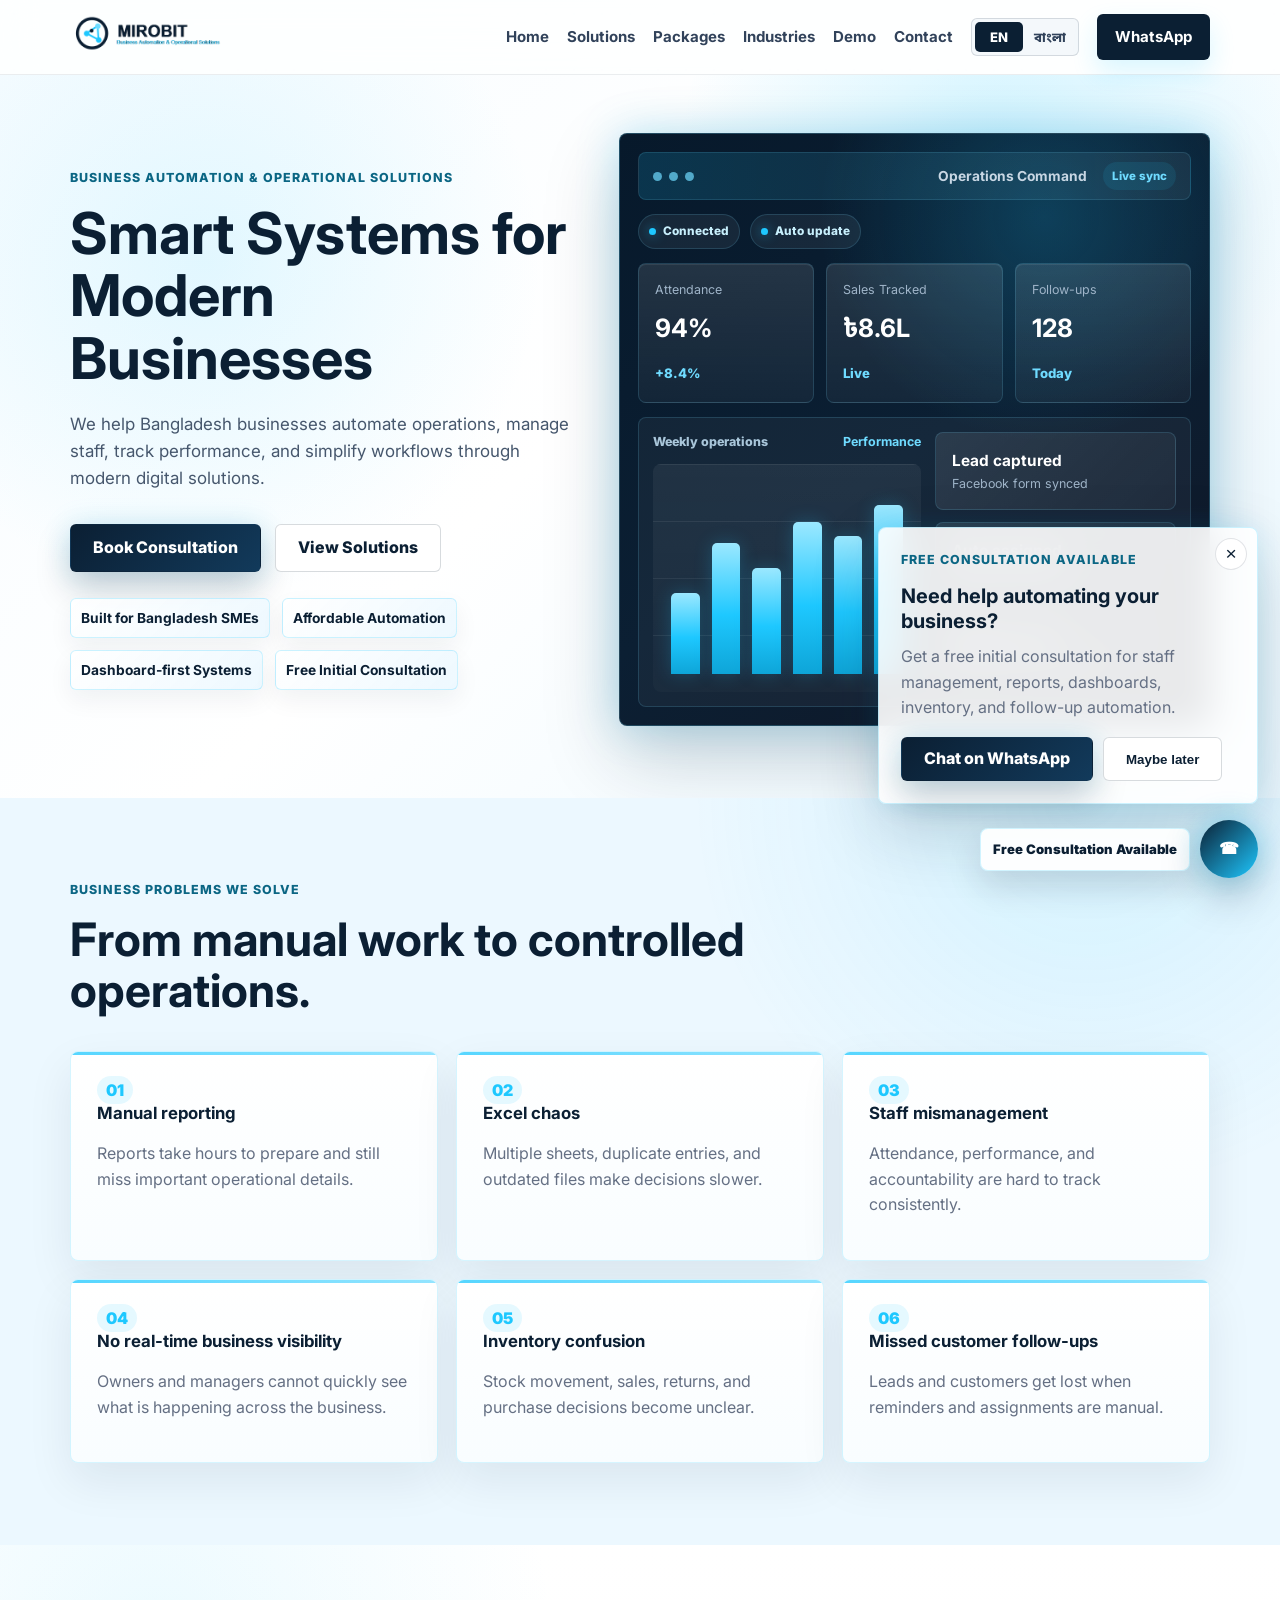
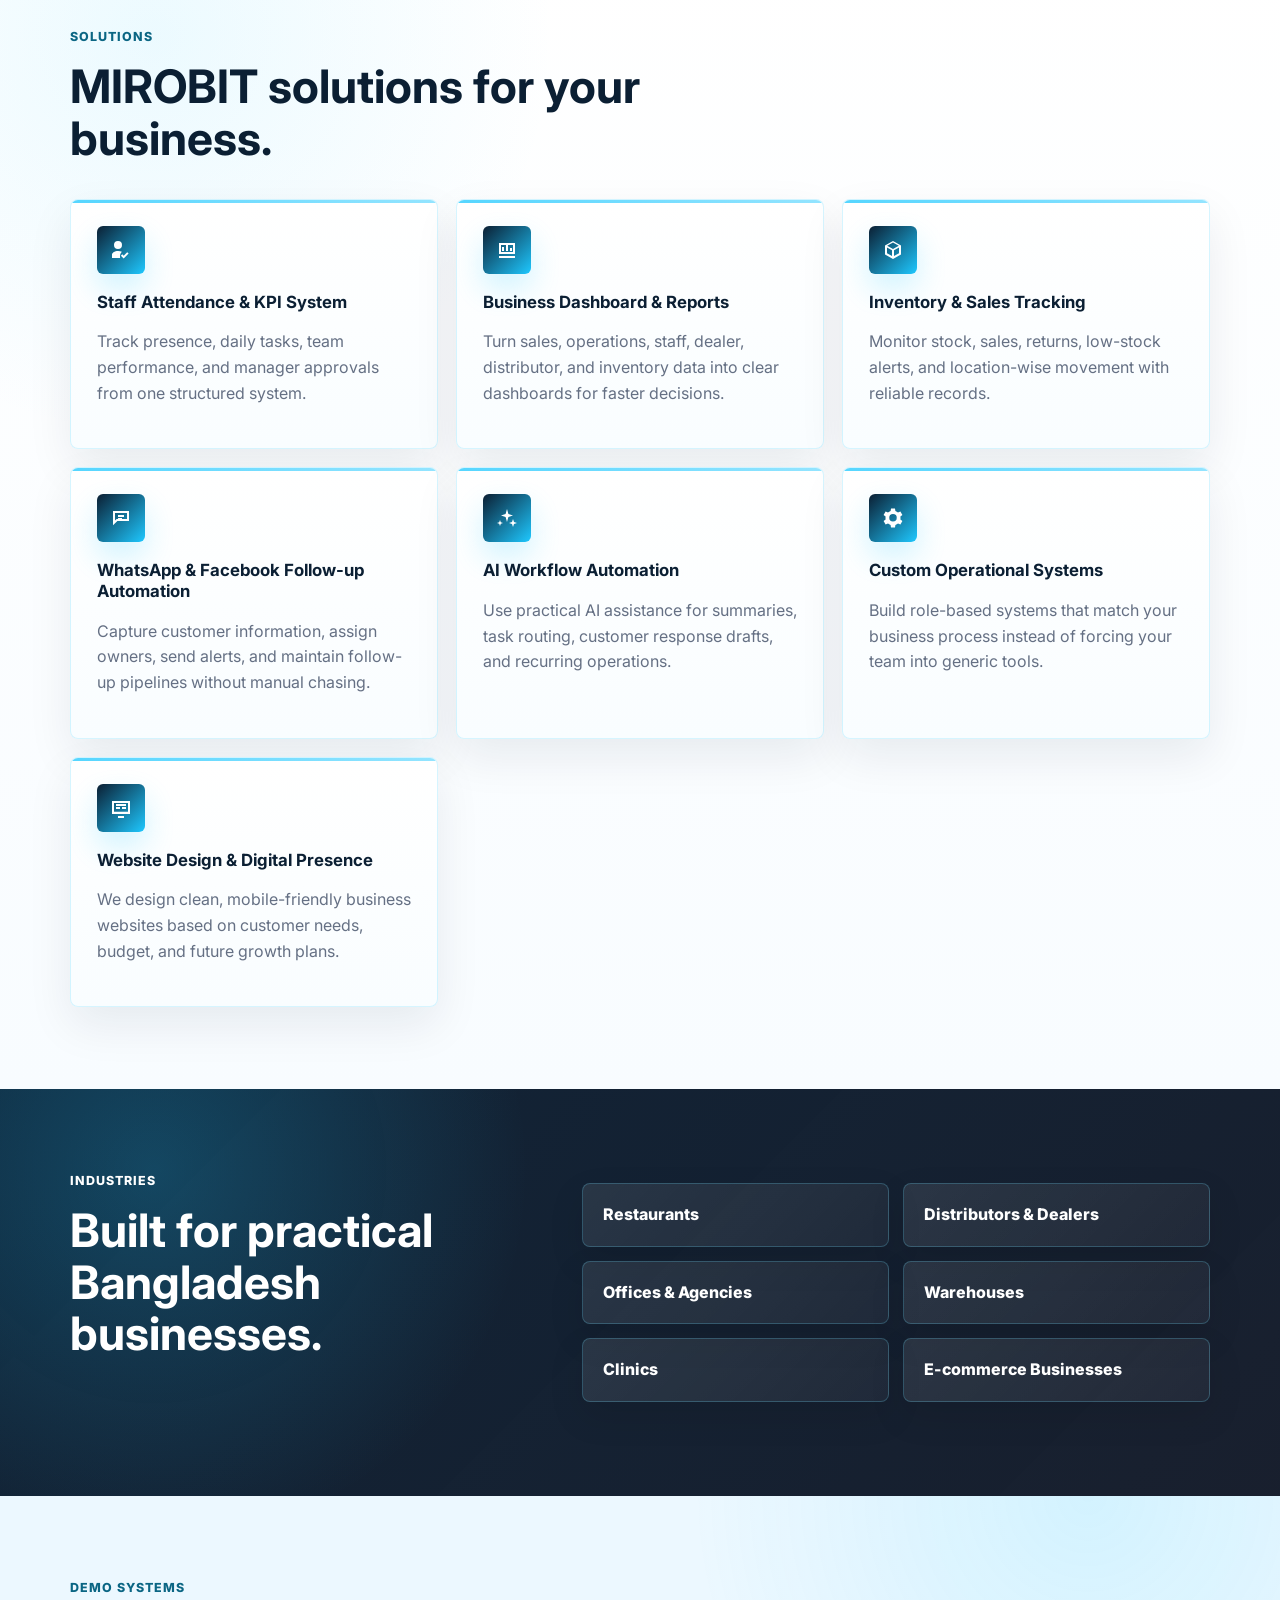
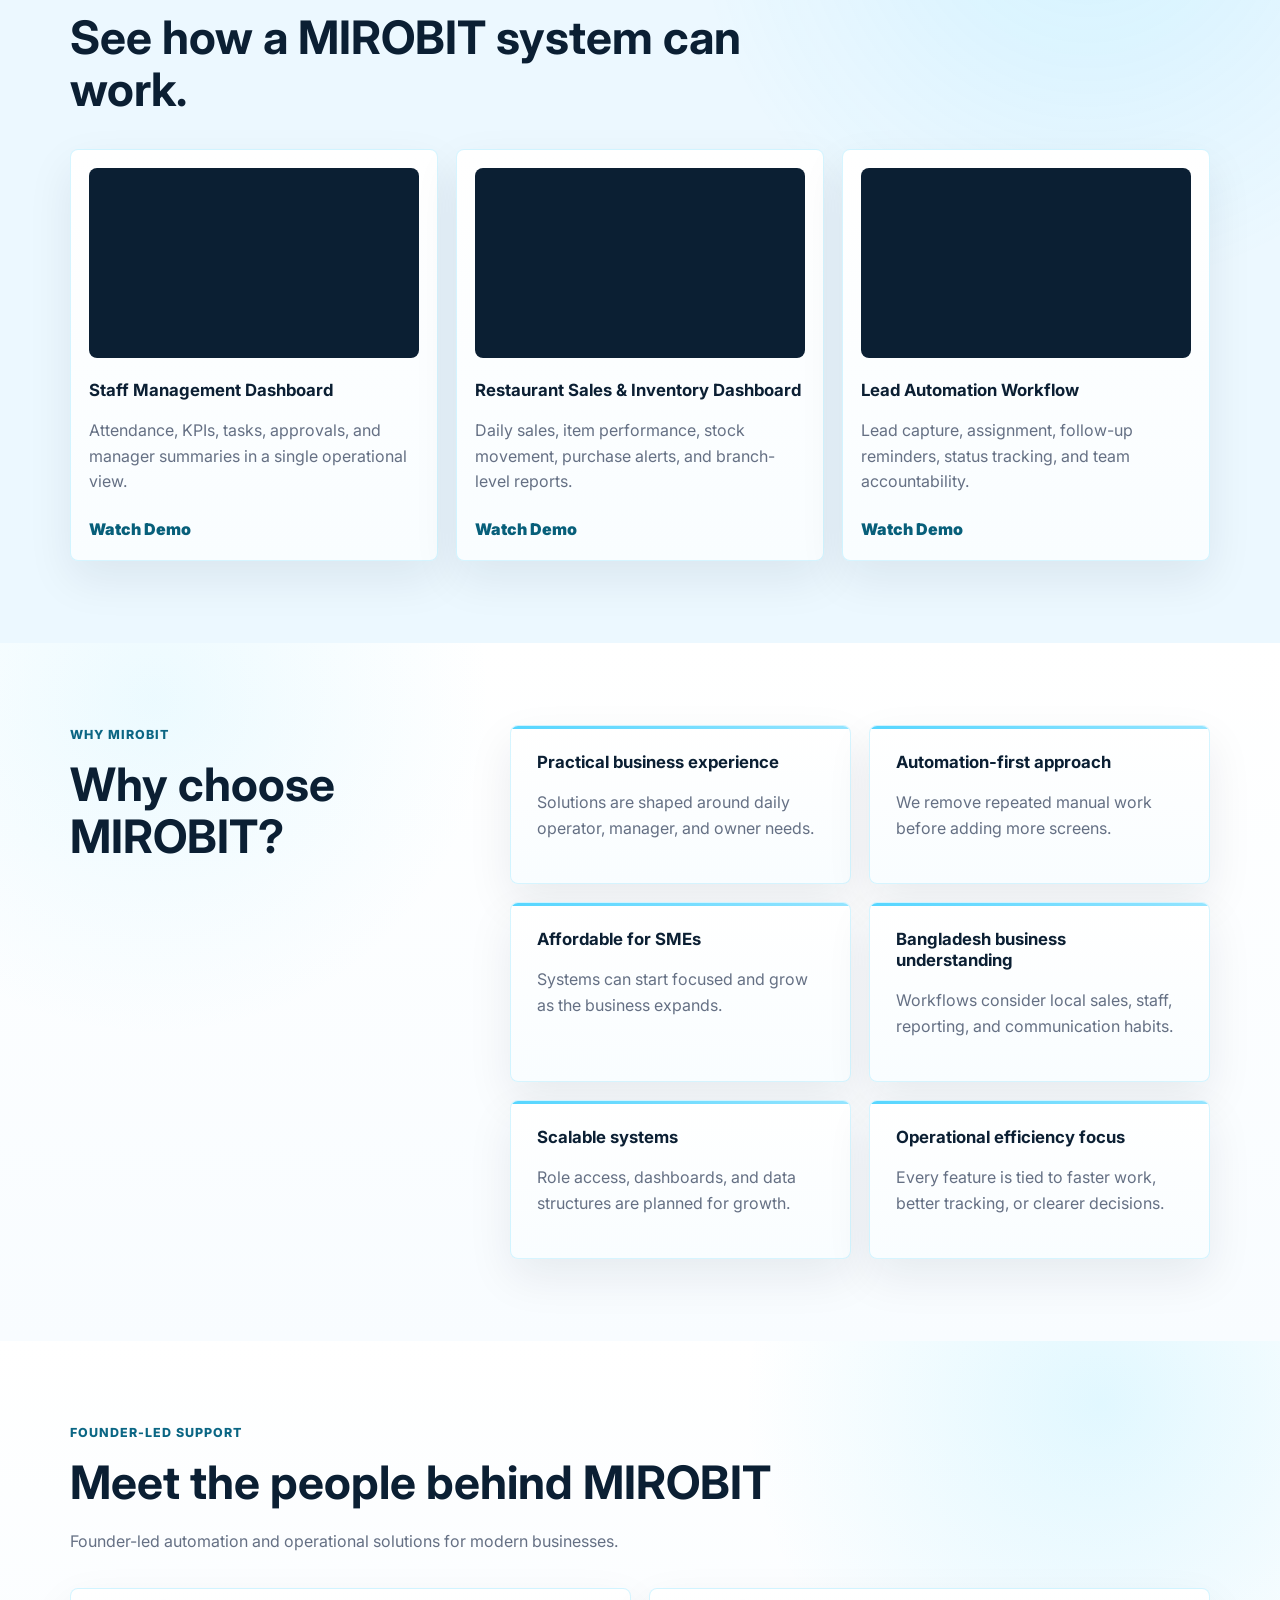
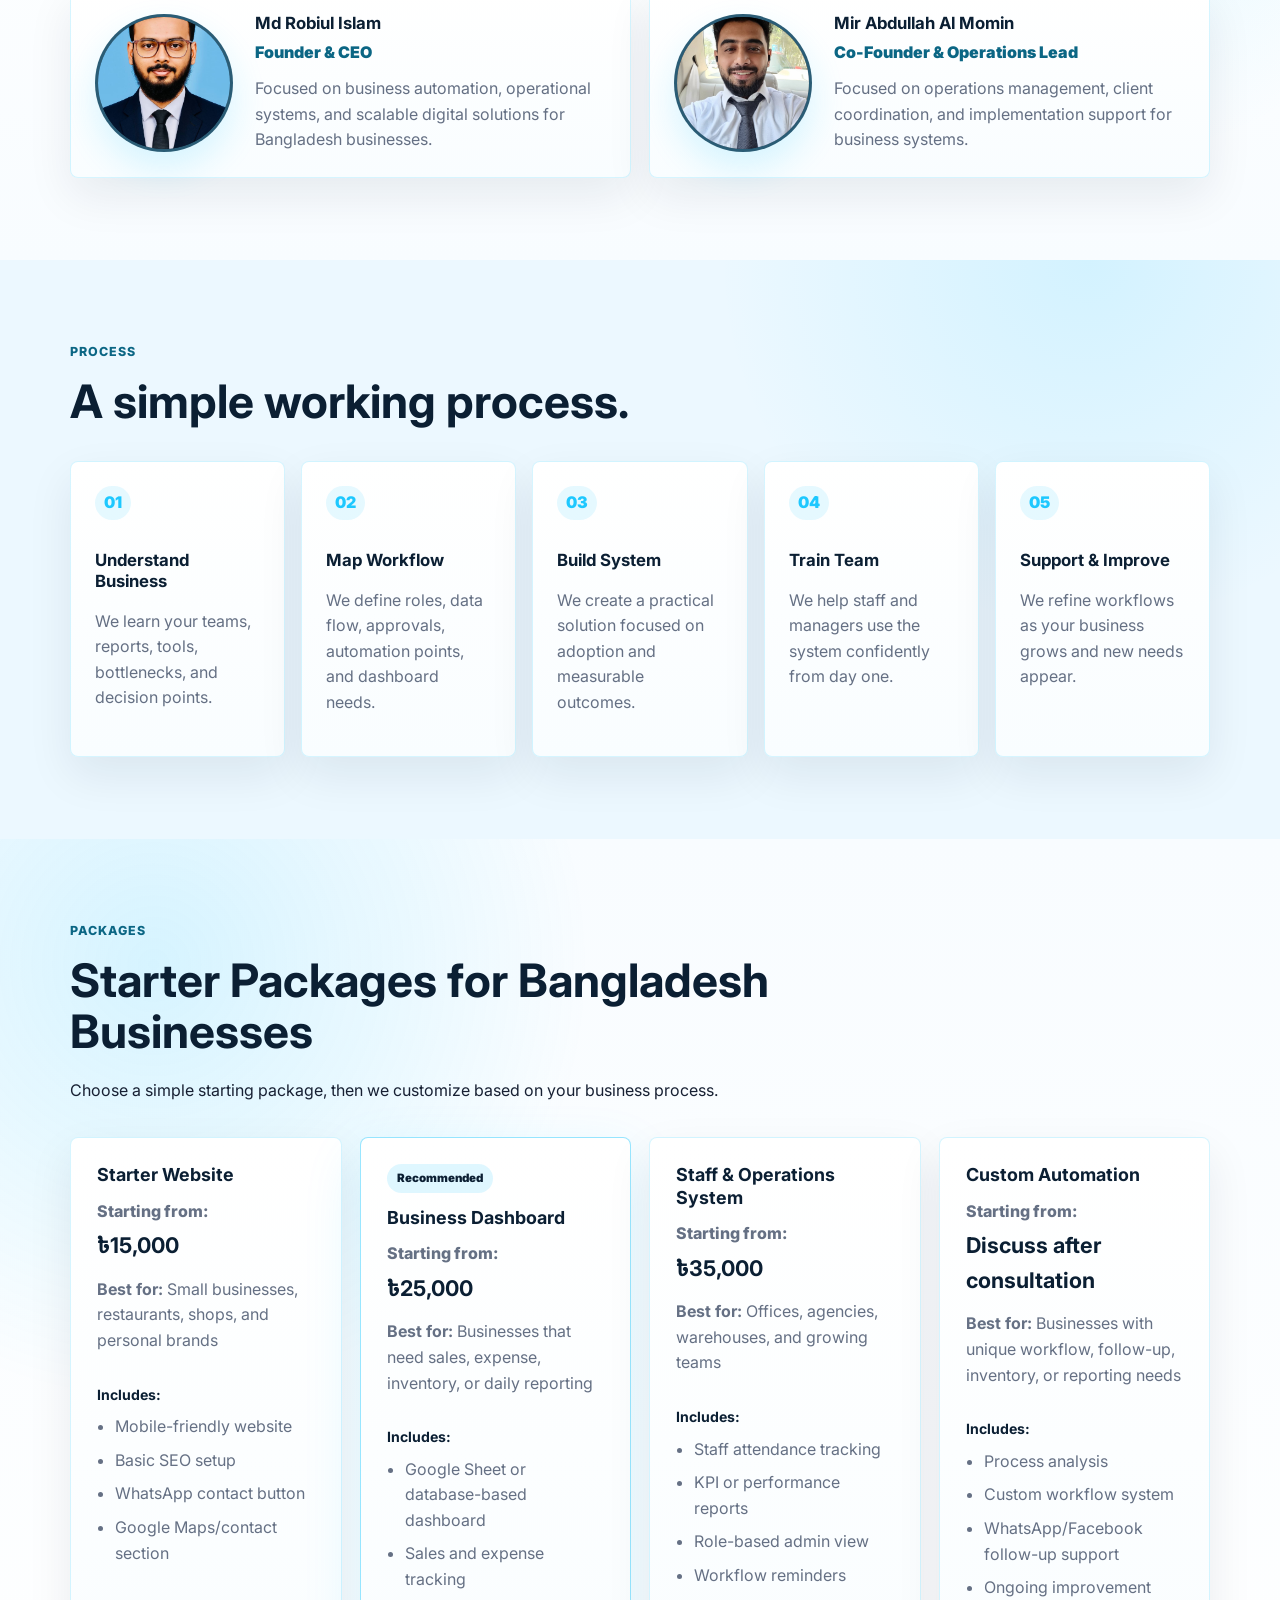
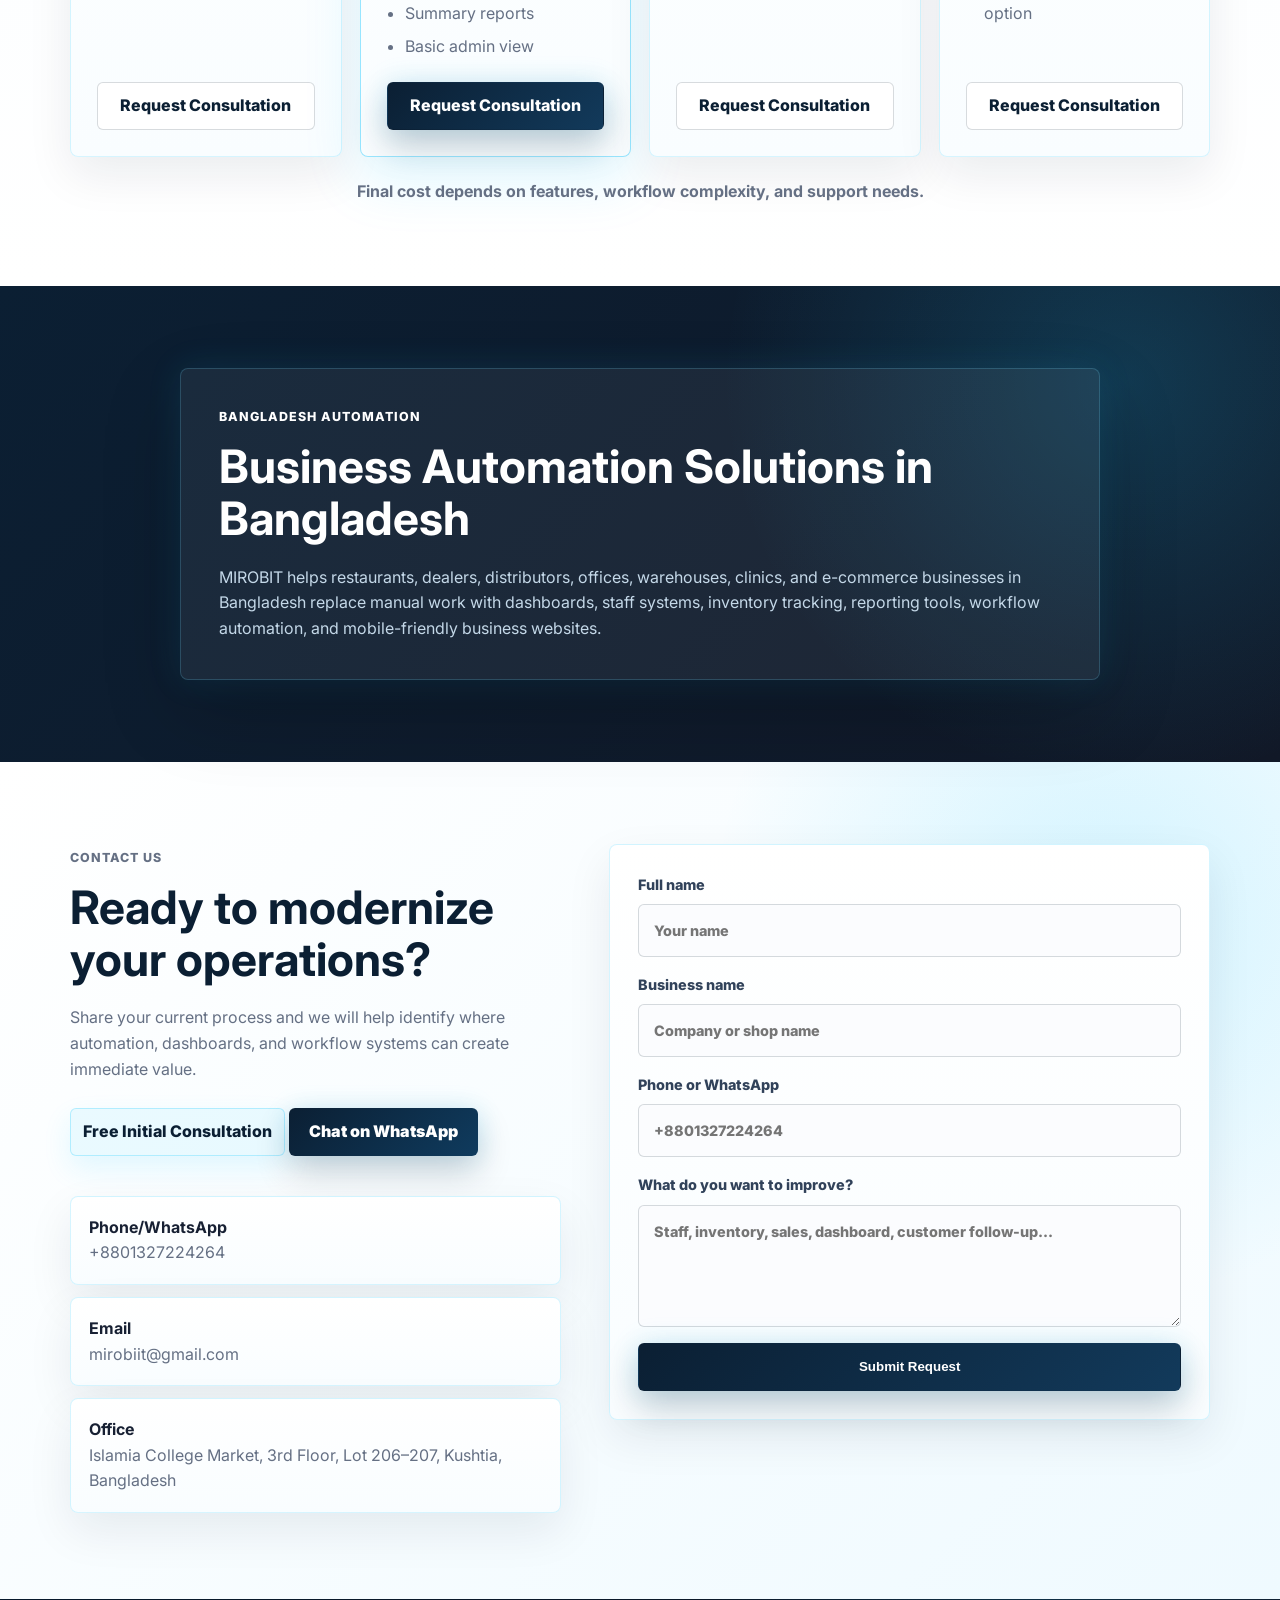
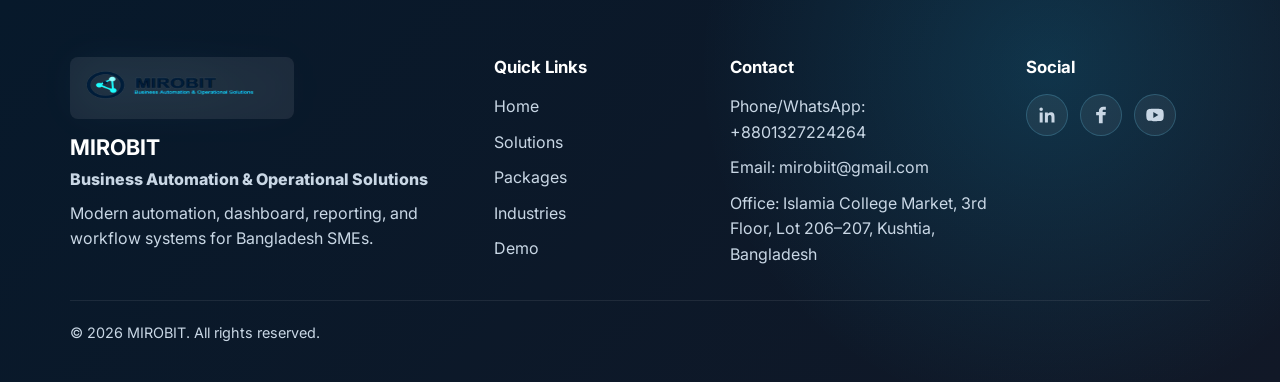
==== commit 8f1cc7b2: "Add lead automation workflow demo video modal" ====
--- a/index.html
+++ b/index.html
@@ -198,10 +198,12 @@
             <button class="text-link demo-watch-button" type="button" data-demo-video="assets/videos/restaurant-sales-inventory-demo.mp4">Watch Demo</button>
           </article>
           <article class="demo-card reveal">
-            <div class="mini-ui lead-ui" aria-hidden="true"><span></span><span></span><span></span><div></div></div>
+            <button class="demo-video-preview" type="button" data-demo-video="assets/videos/lead-automation-workflow-demo.mp4" aria-label="Watch Lead Automation Workflow demo">
+              <video src="assets/videos/lead-automation-workflow-demo.mp4" muted autoplay loop playsinline preload="metadata"></video>
+            </button>
             <h3>Lead Automation Workflow</h3>
             <p>Lead capture, assignment, follow-up reminders, status tracking, and team accountability.</p>
-            <a class="text-link" href="#contact">Request Demo</a>
+            <button class="text-link demo-watch-button" type="button" data-demo-video="assets/videos/lead-automation-workflow-demo.mp4">Watch Demo</button>
           </article>
         </div>
       </div>
@@ -425,6 +427,6 @@
     </div>
   </footer>
 
-  <script src="app.js?v=leadership-section"></script>
+  <script src="app.js?v=lead-demo-video"></script>
 </body>
 </html>
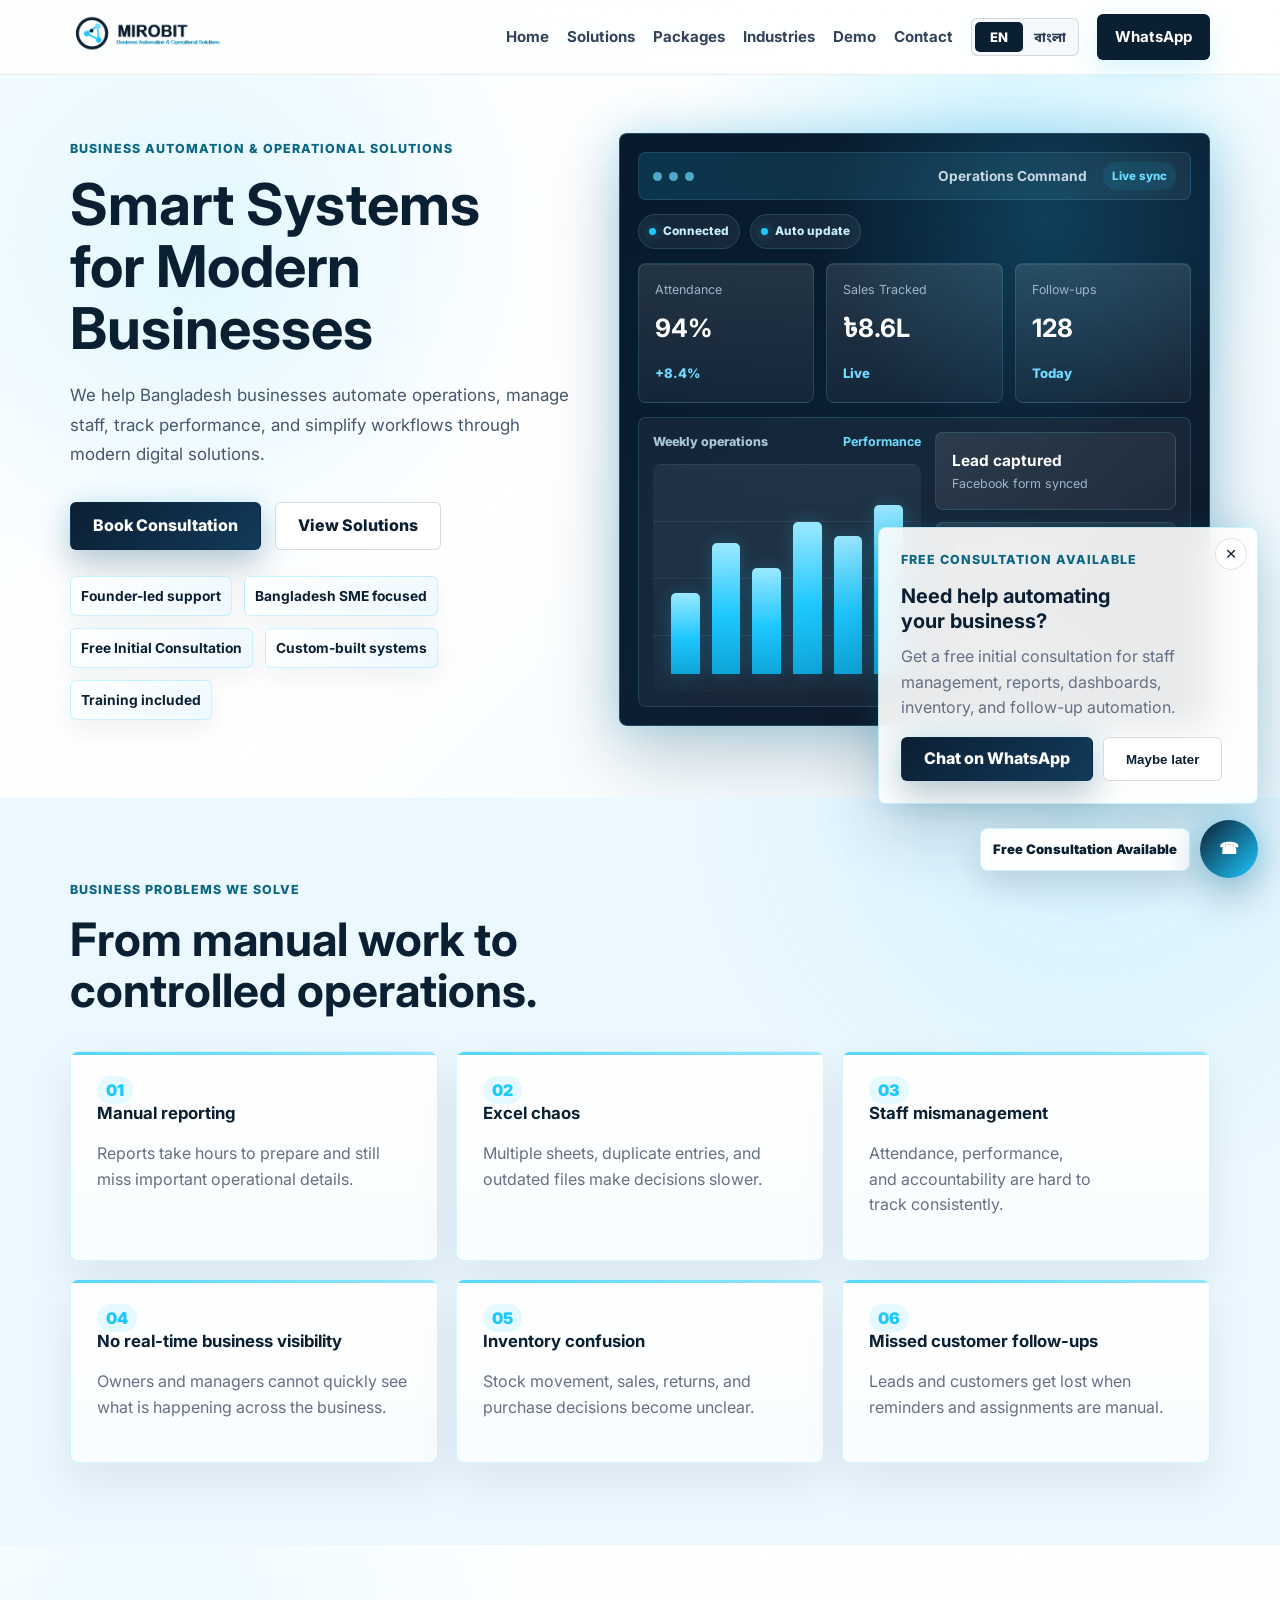
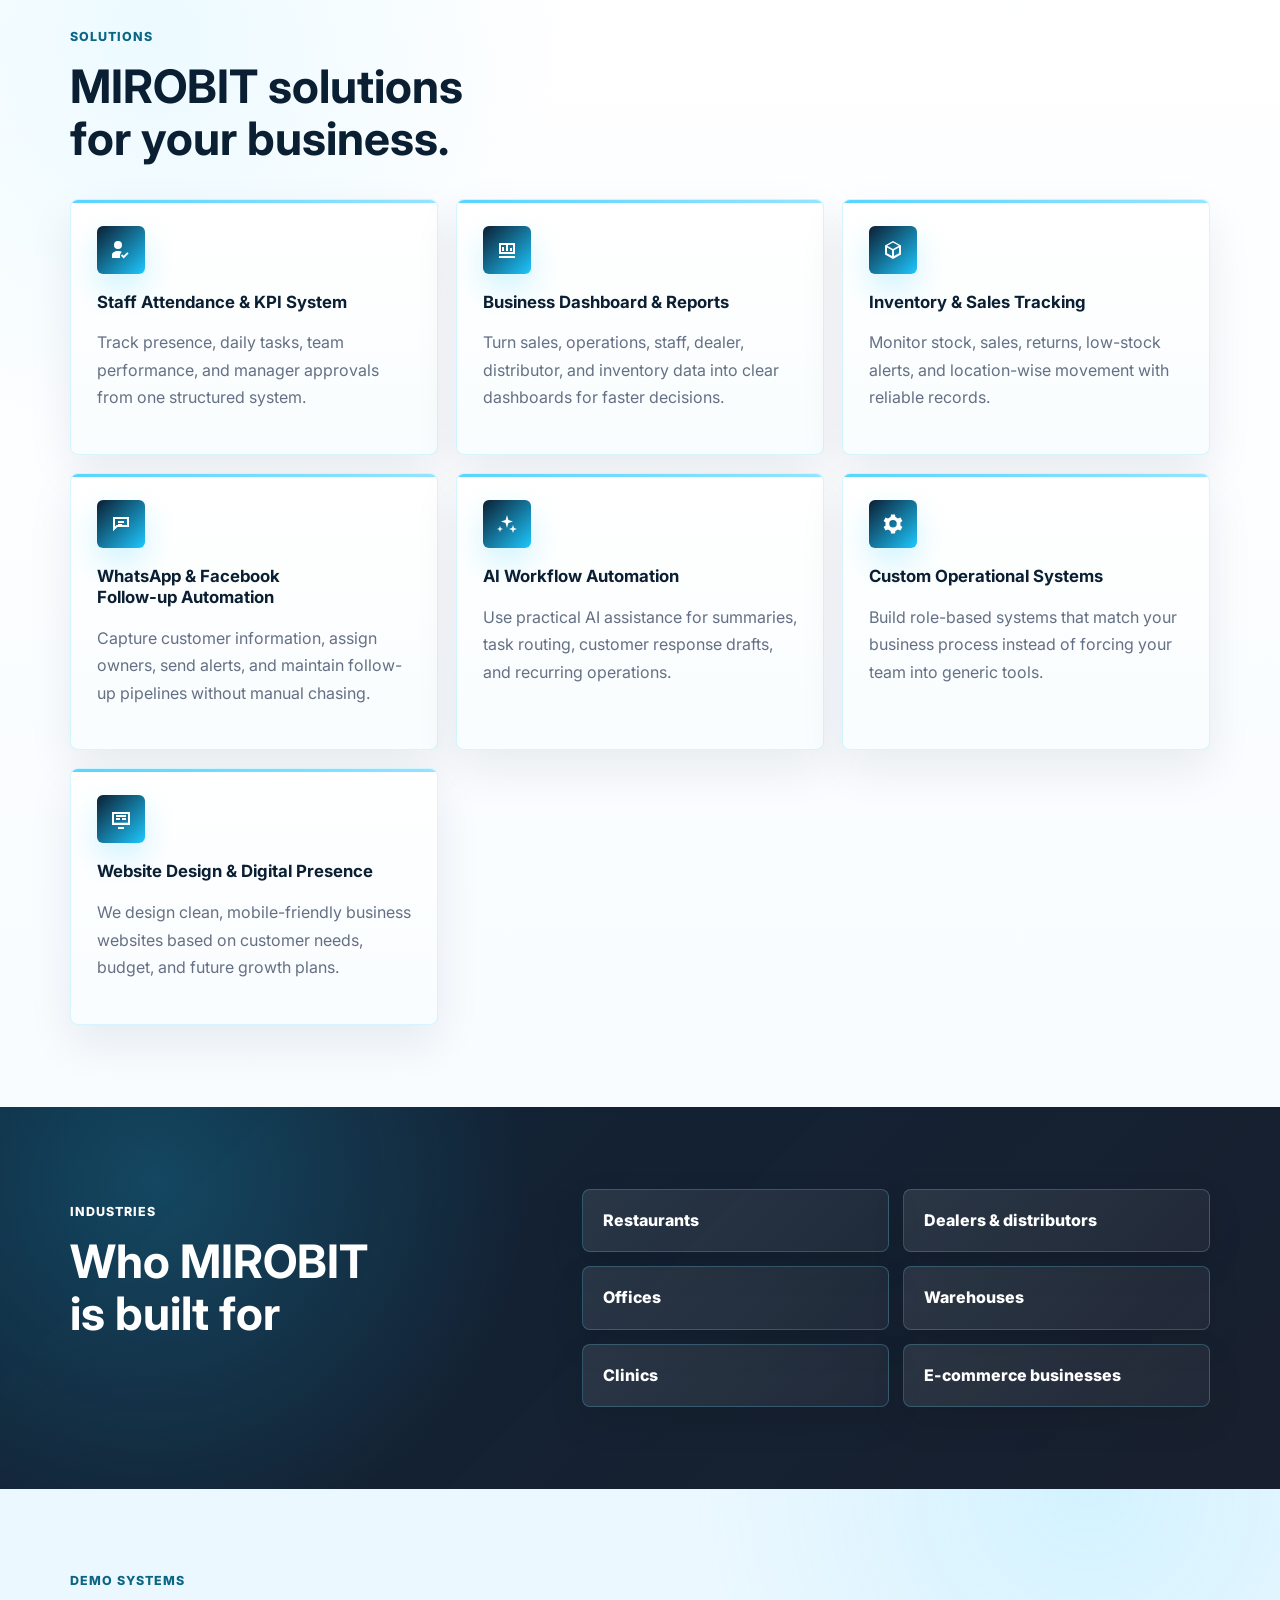
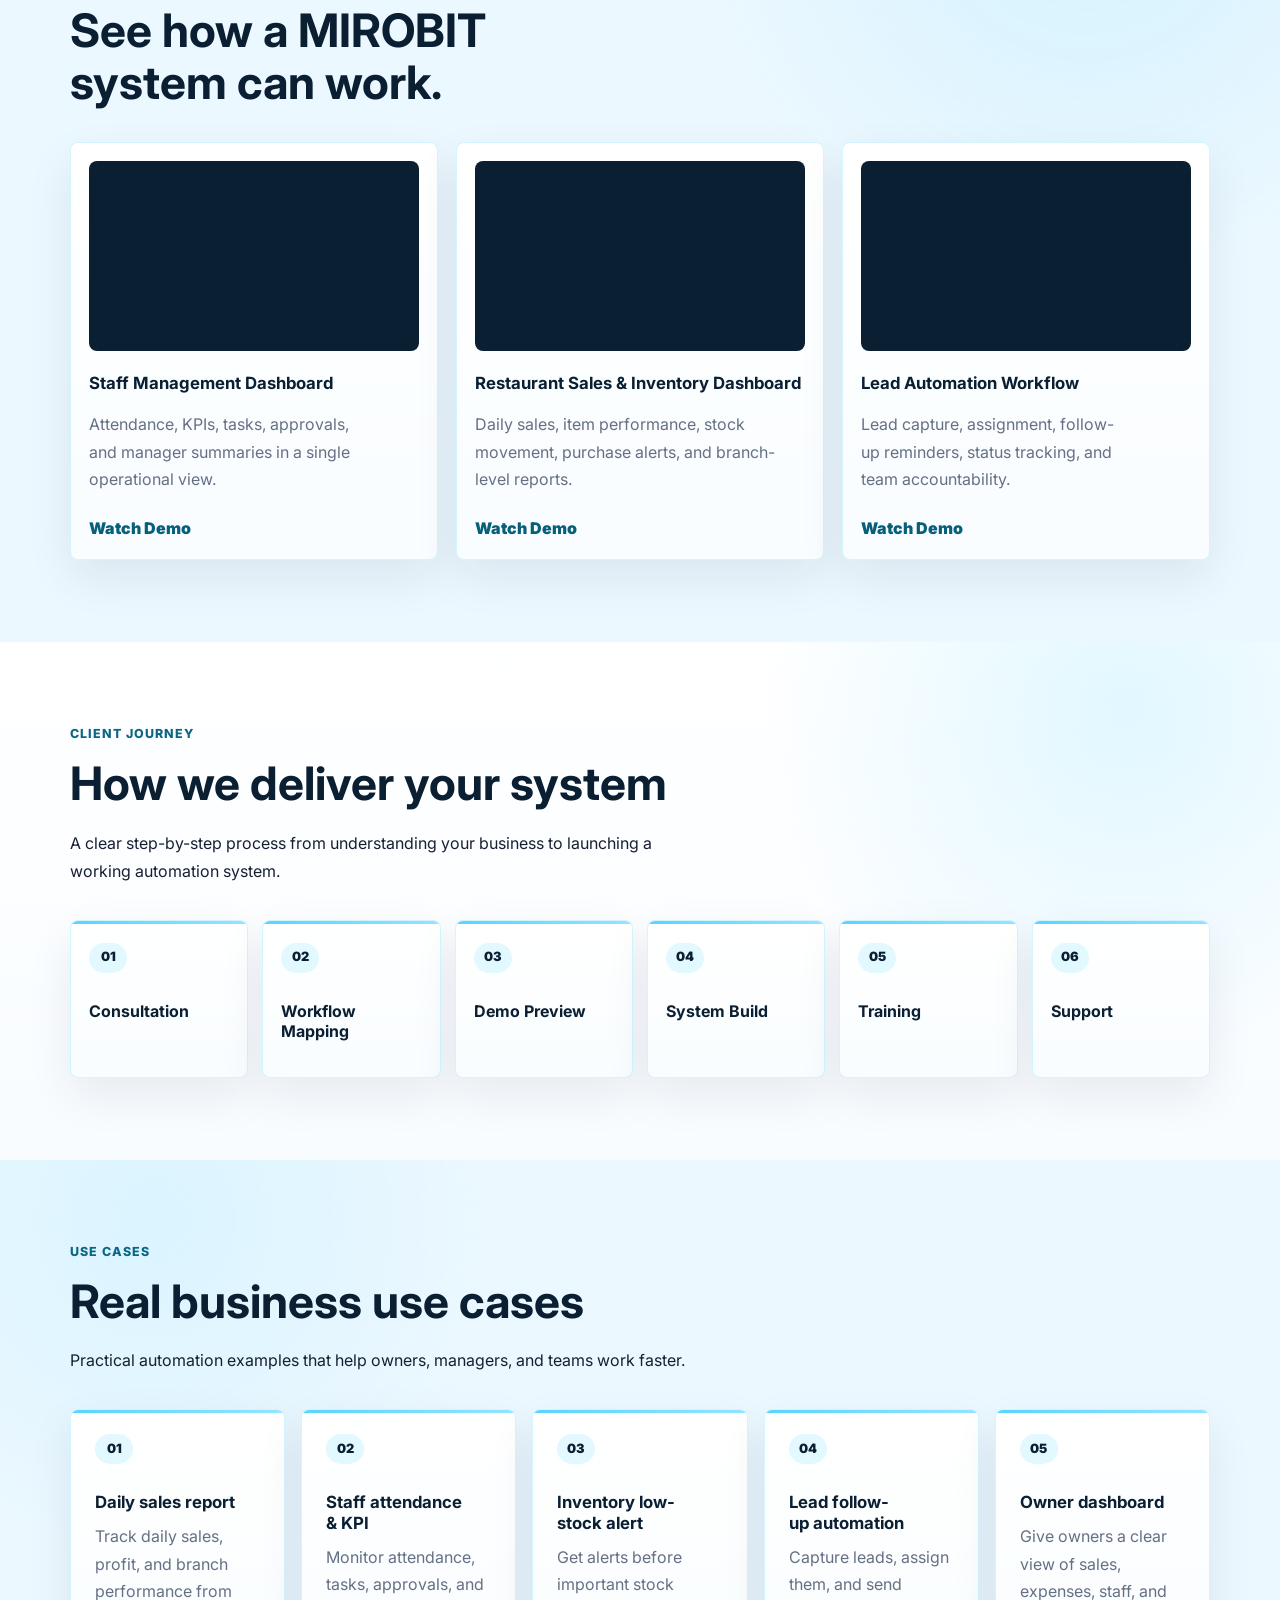
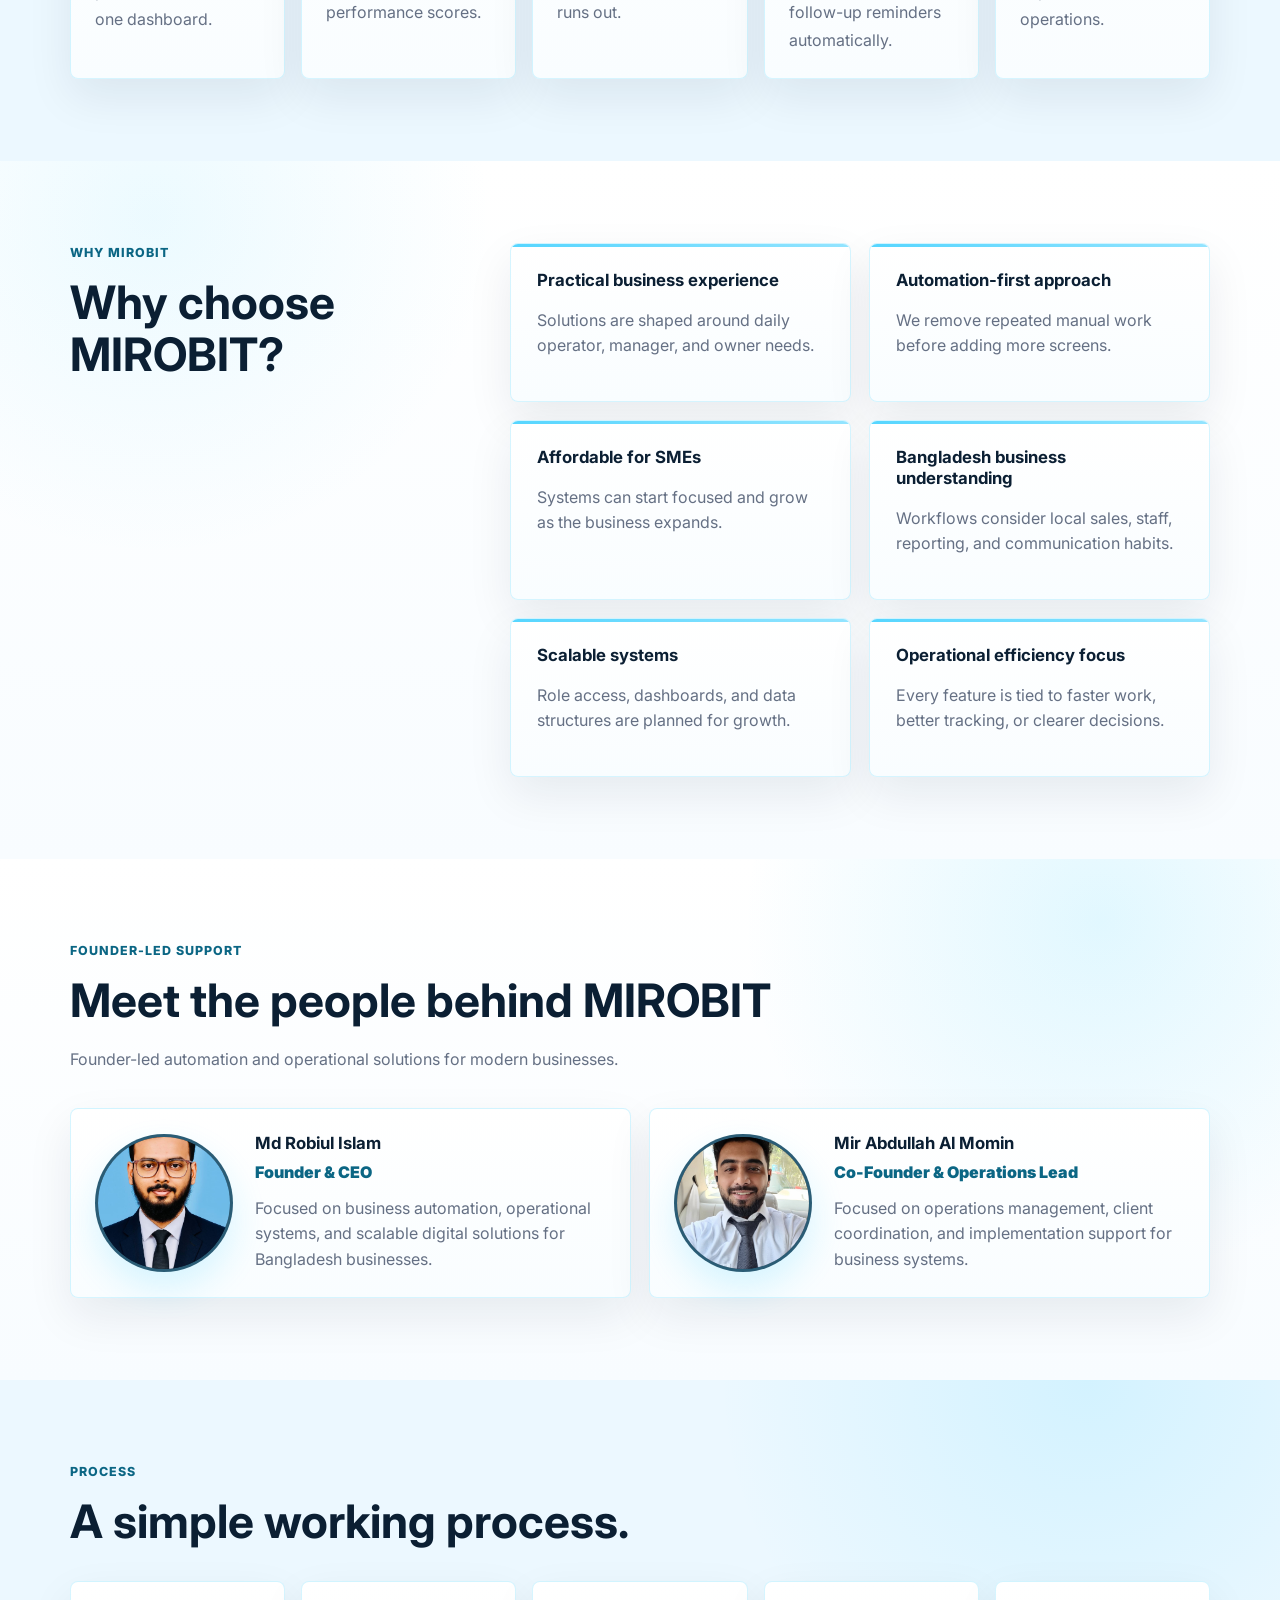
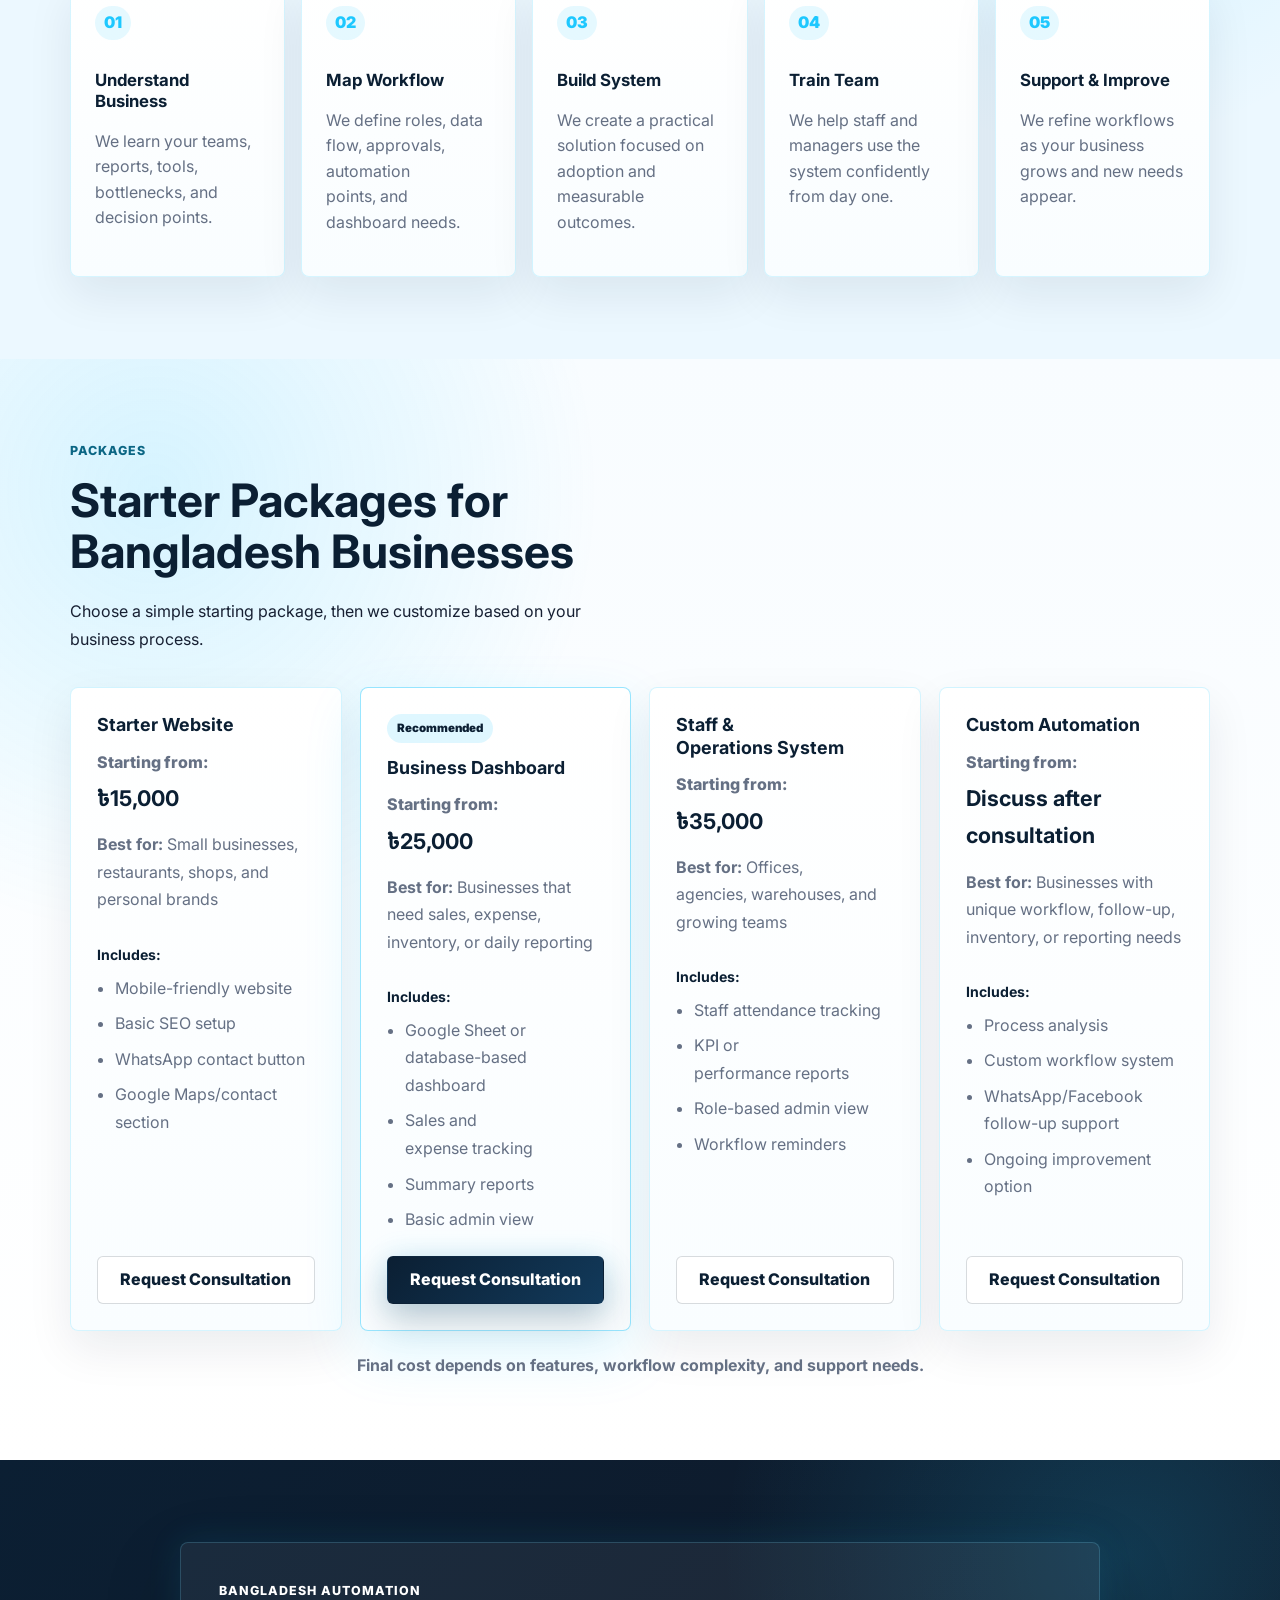
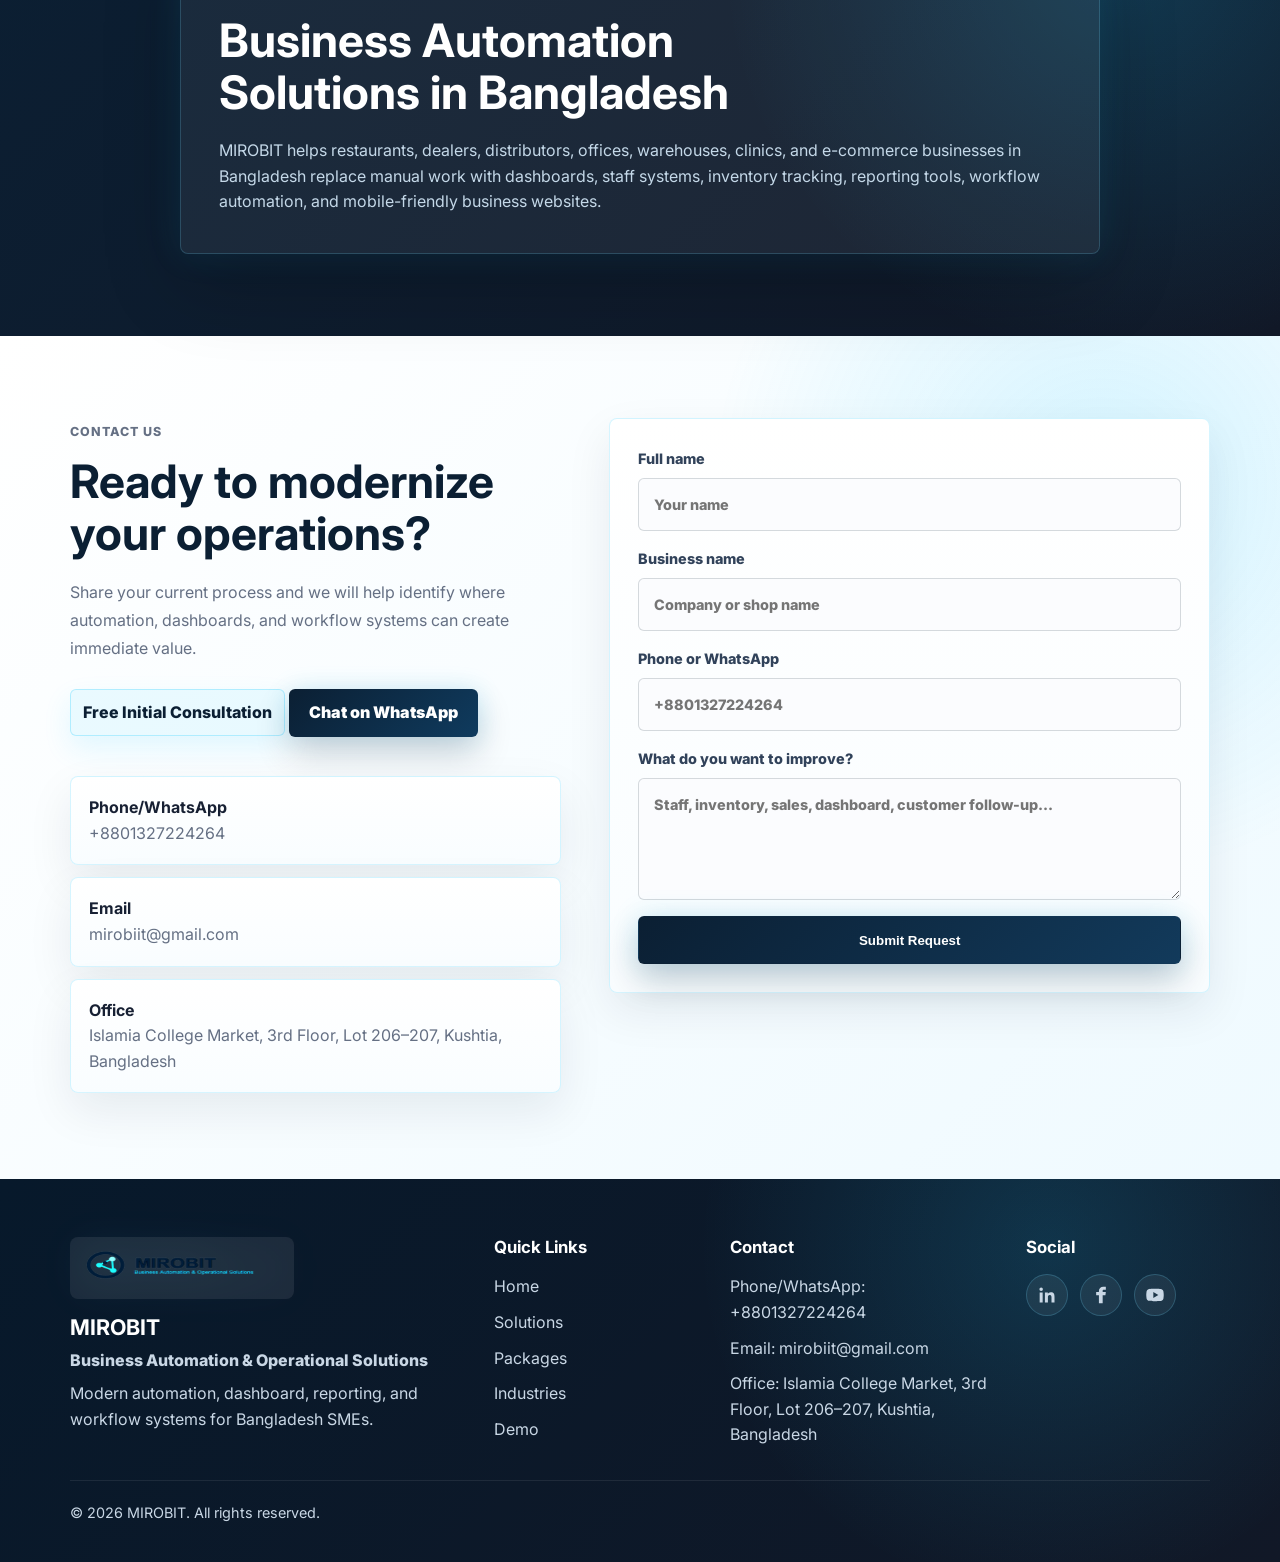
==== commit fc742fac: "Add client journey use cases and typography polish" ====
--- a/index.html
+++ b/index.html
@@ -63,10 +63,11 @@
             <a class="btn btn-secondary" href="#solutions">View Solutions</a>
           </div>
           <div class="trust-row" aria-label="MIROBIT strengths">
-            <span>Built for Bangladesh SMEs</span>
-            <span>Affordable Automation</span>
-            <span>Dashboard-first Systems</span>
+            <span>Founder-led support</span>
+            <span>Bangladesh SME focused</span>
             <span>Free Initial Consultation</span>
+            <span>Custom-built systems</span>
+            <span>Training included</span>
           </div>
         </div>
 
@@ -161,15 +162,15 @@
       <div class="container industry-grid">
         <div class="section-heading reveal">
           <p class="eyebrow">Industries</p>
-          <h2>Built for practical Bangladesh businesses.</h2>
+          <h2>Who MIROBIT is built for</h2>
         </div>
         <div class="industry-list reveal">
           <span>Restaurants</span>
-          <span>Distributors & Dealers</span>
-          <span>Offices & Agencies</span>
+          <span>Dealers & distributors</span>
+          <span>Offices</span>
           <span>Warehouses</span>
           <span>Clinics</span>
-          <span>E-commerce Businesses</span>
+          <span>E-commerce businesses</span>
         </div>
       </div>
     </section>
@@ -205,6 +206,41 @@
             <p>Lead capture, assignment, follow-up reminders, status tracking, and team accountability.</p>
             <button class="text-link demo-watch-button" type="button" data-demo-video="assets/videos/lead-automation-workflow-demo.mp4">Watch Demo</button>
           </article>
+        </div>
+      </div>
+    </section>
+
+    <section class="section journey-section">
+      <div class="container">
+        <div class="section-heading reveal">
+          <p class="eyebrow">Client journey</p>
+          <h2>How we deliver your system</h2>
+          <p>A clear step-by-step process from understanding your business to launching a working automation system.</p>
+        </div>
+        <ol class="journey-flow">
+          <li class="reveal"><span>01</span><h3>Consultation</h3></li>
+          <li class="reveal"><span>02</span><h3>Workflow Mapping</h3></li>
+          <li class="reveal"><span>03</span><h3>Demo Preview</h3></li>
+          <li class="reveal"><span>04</span><h3>System Build</h3></li>
+          <li class="reveal"><span>05</span><h3>Training</h3></li>
+          <li class="reveal"><span>06</span><h3>Support</h3></li>
+        </ol>
+      </div>
+    </section>
+
+    <section class="section use-cases-section">
+      <div class="container">
+        <div class="section-heading reveal">
+          <p class="eyebrow">Use cases</p>
+          <h2>Real business use cases</h2>
+          <p>Practical automation examples that help owners, managers, and teams work faster.</p>
+        </div>
+        <div class="use-case-grid">
+          <article class="use-case-card reveal"><span>01</span><h3>Daily sales report</h3><p>Track daily sales, profit, and branch performance from one dashboard.</p></article>
+          <article class="use-case-card reveal"><span>02</span><h3>Staff attendance & KPI</h3><p>Monitor attendance, tasks, approvals, and performance scores.</p></article>
+          <article class="use-case-card reveal"><span>03</span><h3>Inventory low-stock alert</h3><p>Get alerts before important stock runs out.</p></article>
+          <article class="use-case-card reveal"><span>04</span><h3>Lead follow-up automation</h3><p>Capture leads, assign them, and send follow-up reminders automatically.</p></article>
+          <article class="use-case-card reveal"><span>05</span><h3>Owner dashboard</h3><p>Give owners a clear view of sales, expenses, staff, and operations.</p></article>
         </div>
       </div>
     </section>
--- a/style.css
+++ b/style.css
@@ -2004,3 +2004,164 @@
     justify-items: start;
   }
 }
+
+/* Safe content upgrade: typography rhythm plus journey and use-case sections */
+h1,
+h2,
+h3,
+.eyebrow,
+.btn,
+.text-link {
+  text-wrap: balance;
+}
+
+p,
+li,
+.hero-subtitle,
+.section-heading p:not(.eyebrow),
+.solution-card p,
+.demo-card p,
+.package-card p,
+.package-card li,
+.seo-panel p,
+.contact-copy p {
+  text-wrap: pretty;
+}
+
+.hero-subtitle,
+.section-heading p:not(.eyebrow),
+.contact-copy > p:not(.eyebrow):not(.consultation-note) {
+  max-width: 640px;
+  line-height: 1.74;
+}
+
+.solution-card p,
+.demo-card p,
+.use-case-card p,
+.package-card p,
+.package-card li {
+  line-height: 1.72;
+}
+
+.journey-section {
+  background:
+    radial-gradient(circle at 88% 12%, rgba(30, 200, 255, 0.13), transparent 30%),
+    linear-gradient(180deg, #FFFFFF 0%, #F8FCFF 100%);
+}
+
+.use-cases-section {
+  background:
+    radial-gradient(circle at 12% 10%, rgba(111, 219, 255, 0.14), transparent 28%),
+    var(--blue-wash);
+}
+
+.journey-flow {
+  display: grid;
+  grid-template-columns: repeat(6, minmax(0, 1fr));
+  gap: 14px;
+  padding: 0;
+  margin: 0;
+  list-style: none;
+}
+
+.journey-flow li,
+.use-case-card {
+  position: relative;
+  overflow: hidden;
+  border: 1px solid var(--card-border);
+  border-radius: 8px;
+  background: linear-gradient(180deg, #FFFFFF 0%, #F9FDFF 100%);
+  box-shadow: 0 18px 46px rgba(11, 31, 51, 0.08);
+  transition: transform 0.22s ease, box-shadow 0.22s ease, border-color 0.22s ease;
+}
+
+.journey-flow li {
+  min-height: 158px;
+  padding: 22px 18px;
+}
+
+.journey-flow li::before,
+.use-case-card::before {
+  content: "";
+  position: absolute;
+  inset: 0 0 auto;
+  height: 3px;
+  background: linear-gradient(90deg, var(--cyan), var(--cyan-soft));
+  opacity: 0.75;
+}
+
+.journey-flow span,
+.use-case-card span {
+  display: inline-flex;
+  align-items: center;
+  justify-content: center;
+  min-width: 38px;
+  height: 30px;
+  margin-bottom: 28px;
+  padding: 0 10px;
+  border-radius: 999px;
+  color: var(--navy);
+  background: rgba(30, 200, 255, 0.12);
+  font-size: 0.8rem;
+  font-weight: 900;
+}
+
+.journey-flow h3 {
+  margin-bottom: 0;
+  font-size: 1rem;
+}
+
+.journey-flow li:hover,
+.use-case-card:hover {
+  transform: translateY(-4px);
+  border-color: rgba(30, 200, 255, 0.34);
+  box-shadow: 0 24px 58px rgba(11, 31, 51, 0.12);
+}
+
+.use-case-grid {
+  display: grid;
+  grid-template-columns: repeat(5, minmax(0, 1fr));
+  gap: 16px;
+}
+
+.use-case-card {
+  padding: 24px;
+}
+
+.use-case-card h3 {
+  margin-bottom: 10px;
+}
+
+.use-case-card p {
+  margin-bottom: 0;
+  color: var(--muted);
+}
+
+@media (max-width: 1100px) {
+  .journey-flow {
+    grid-template-columns: repeat(3, minmax(0, 1fr));
+  }
+
+  .use-case-grid {
+    grid-template-columns: repeat(3, minmax(0, 1fr));
+  }
+}
+
+@media (max-width: 680px) {
+  .hero-subtitle,
+  .section-heading p:not(.eyebrow),
+  .contact-copy > p:not(.eyebrow):not(.consultation-note) {
+    max-width: 34rem;
+    line-height: 1.68;
+  }
+
+  .journey-flow,
+  .use-case-grid {
+    grid-template-columns: 1fr;
+  }
+
+  .journey-flow li,
+  .use-case-card {
+    padding: 22px;
+  }
+}
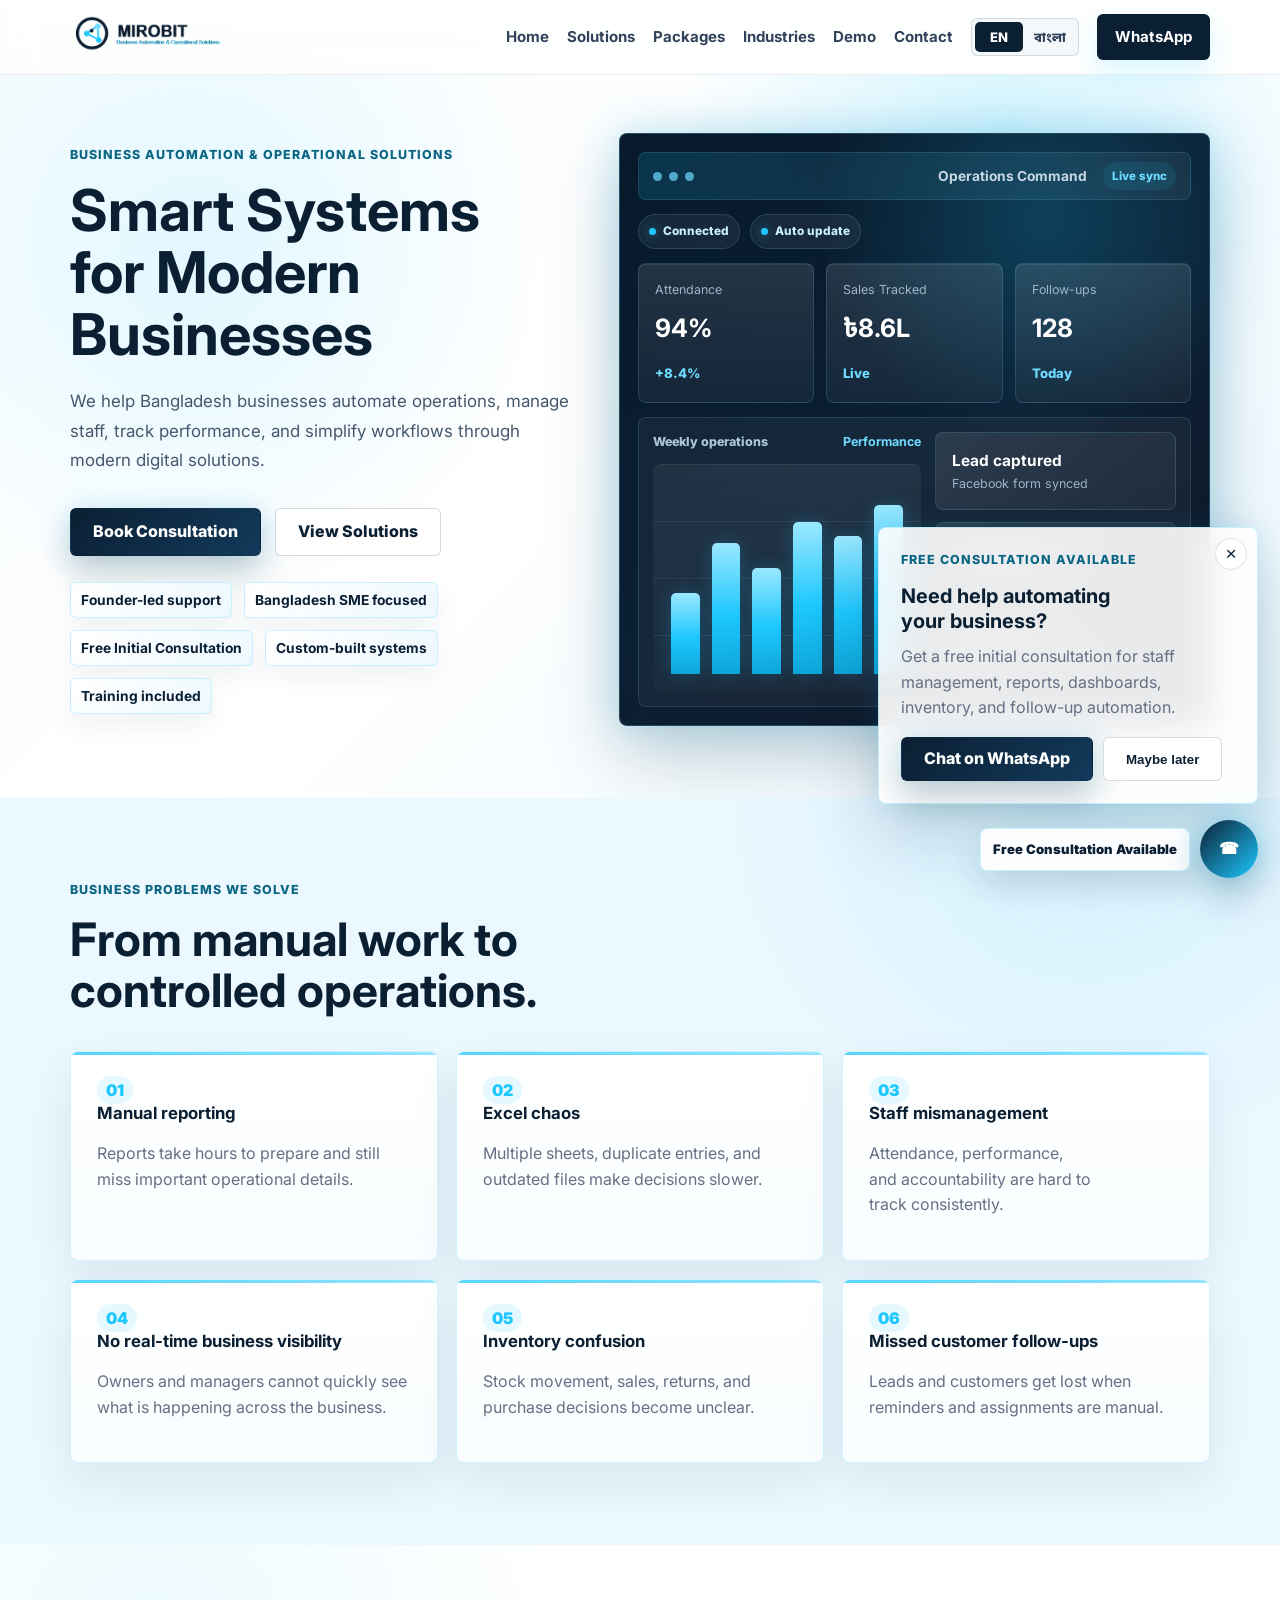
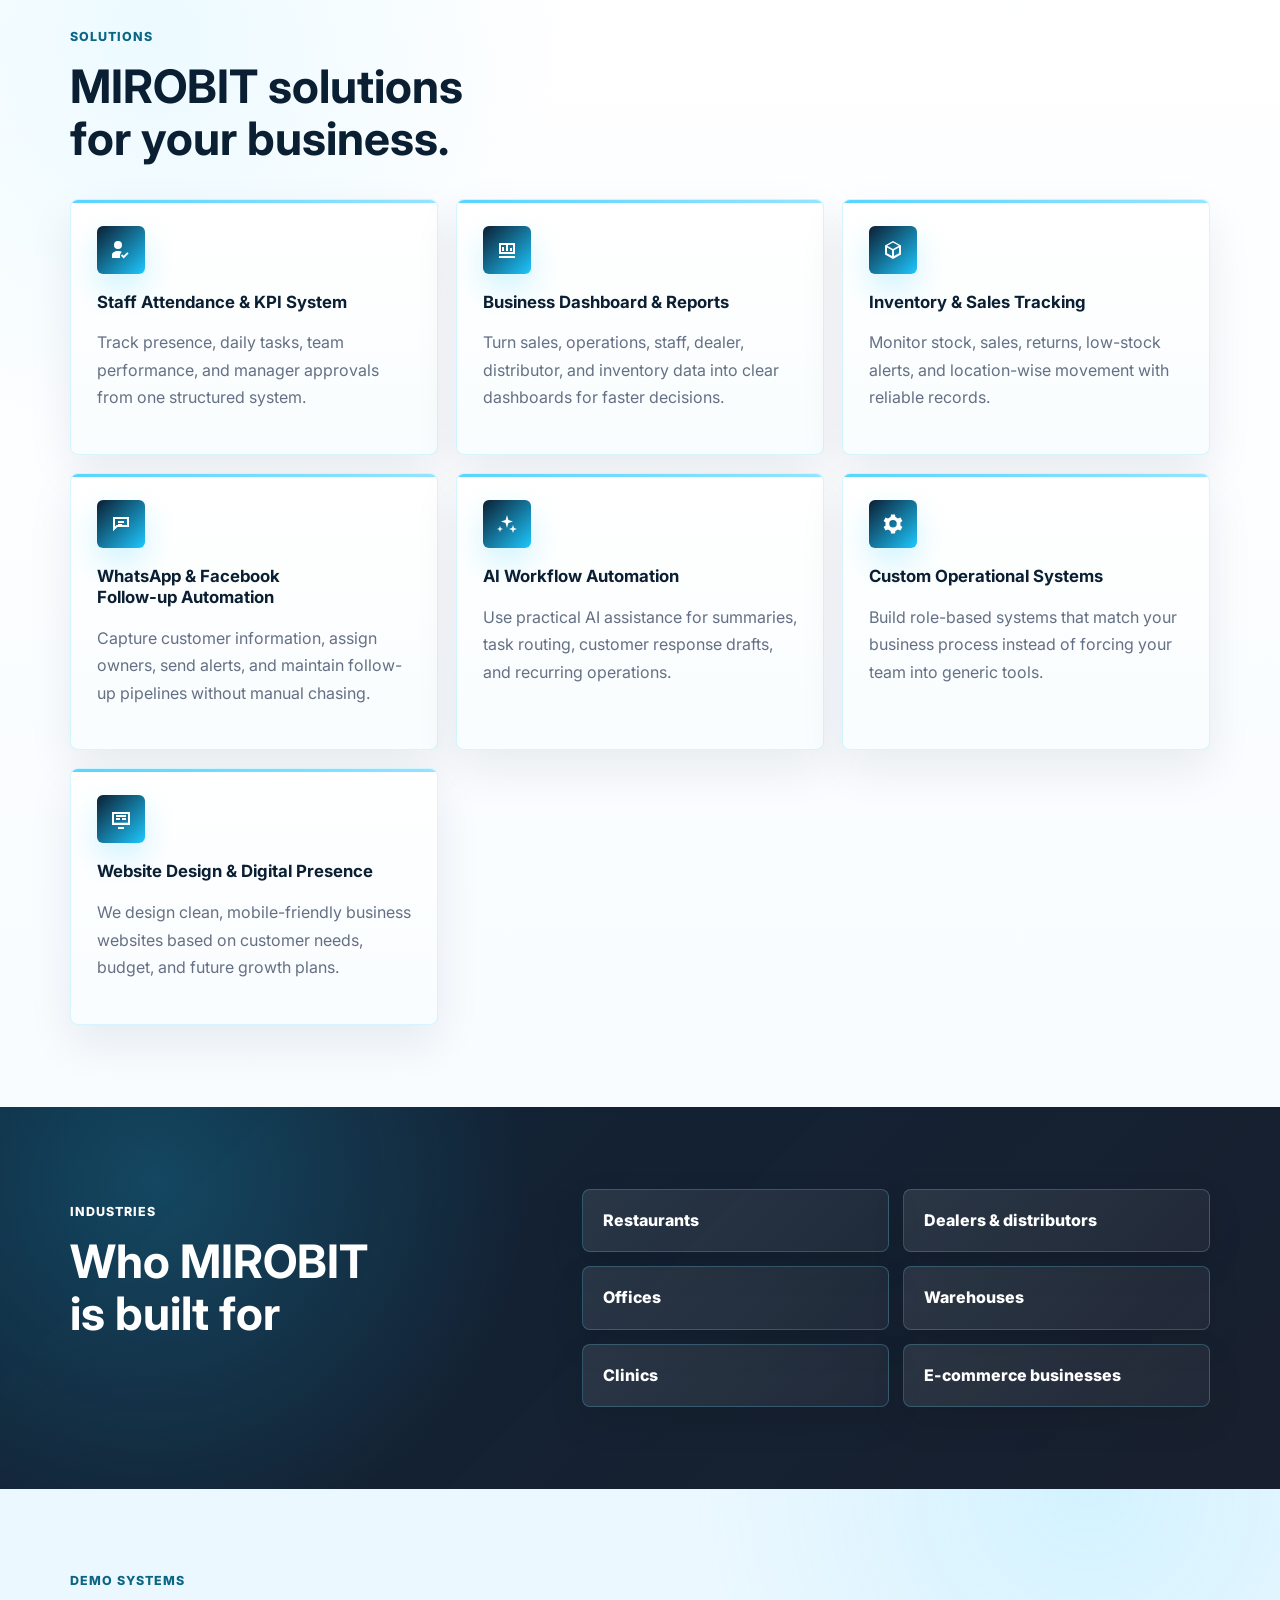
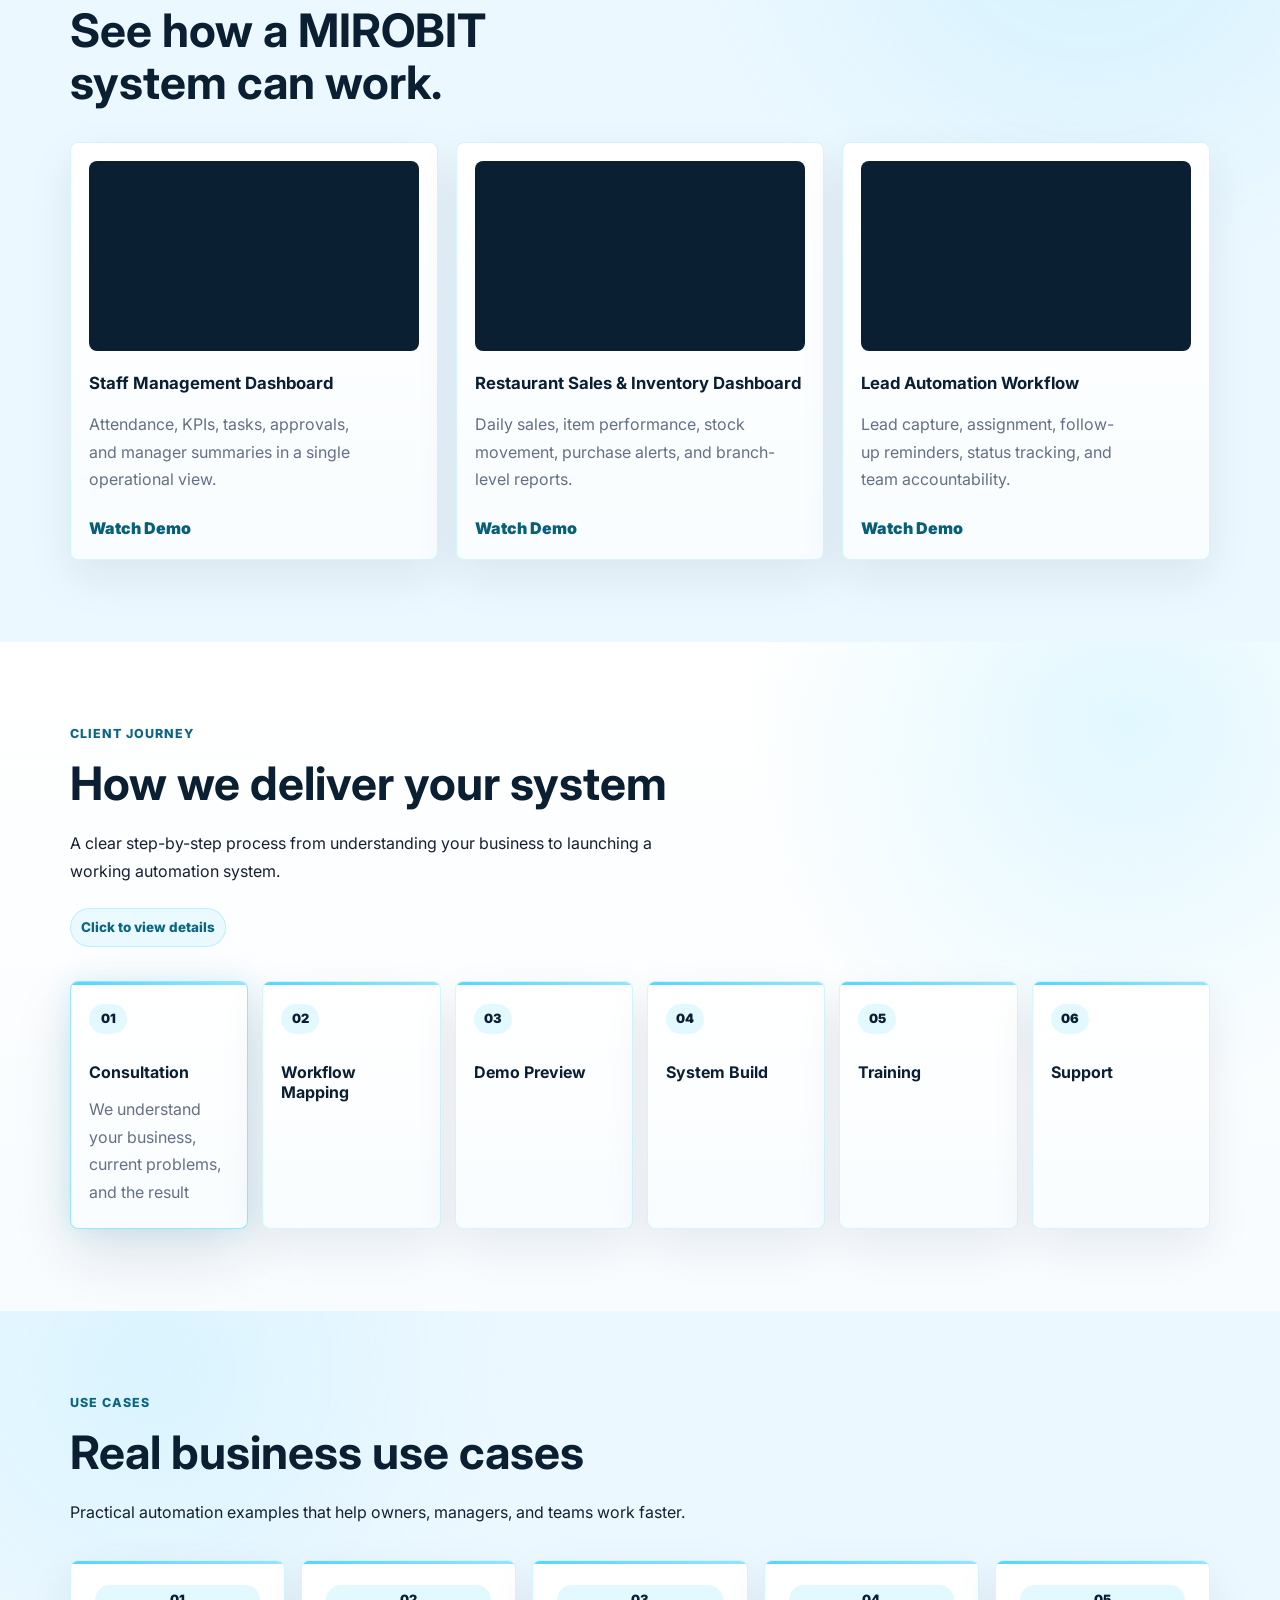
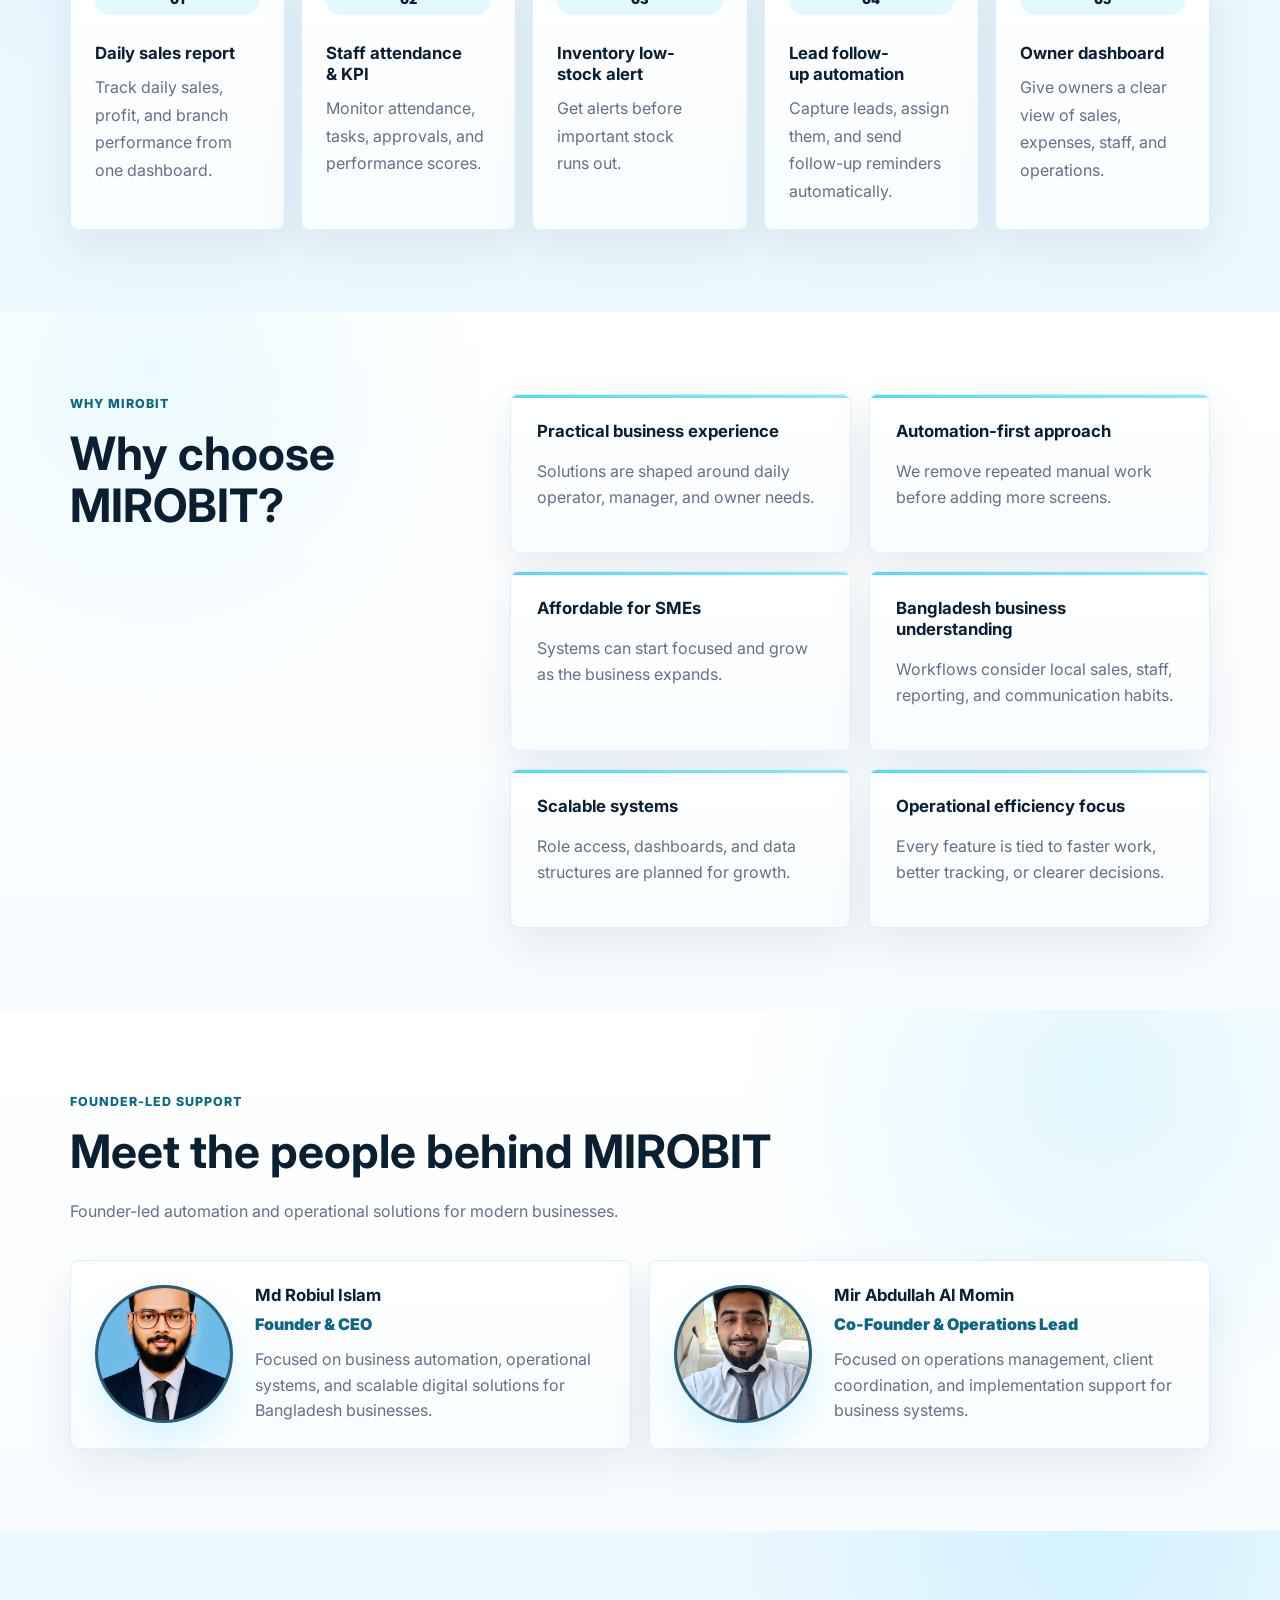
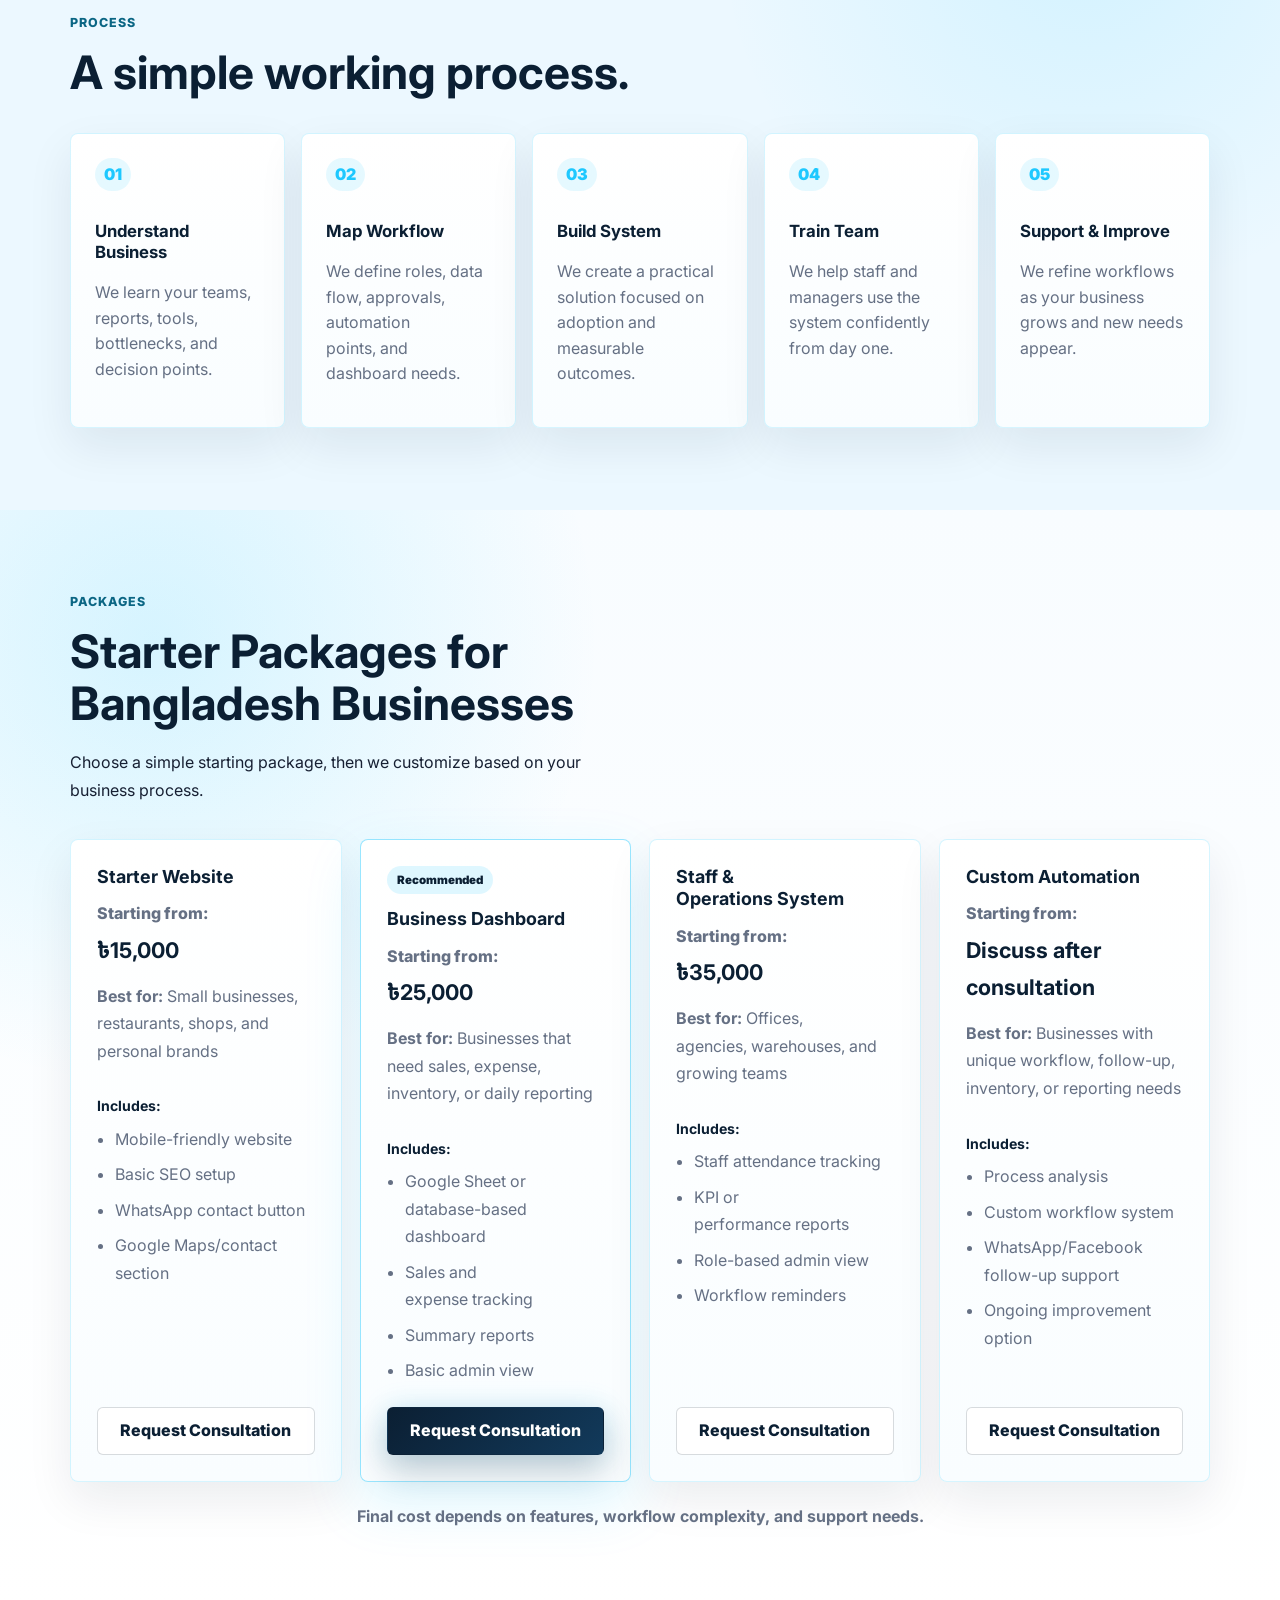
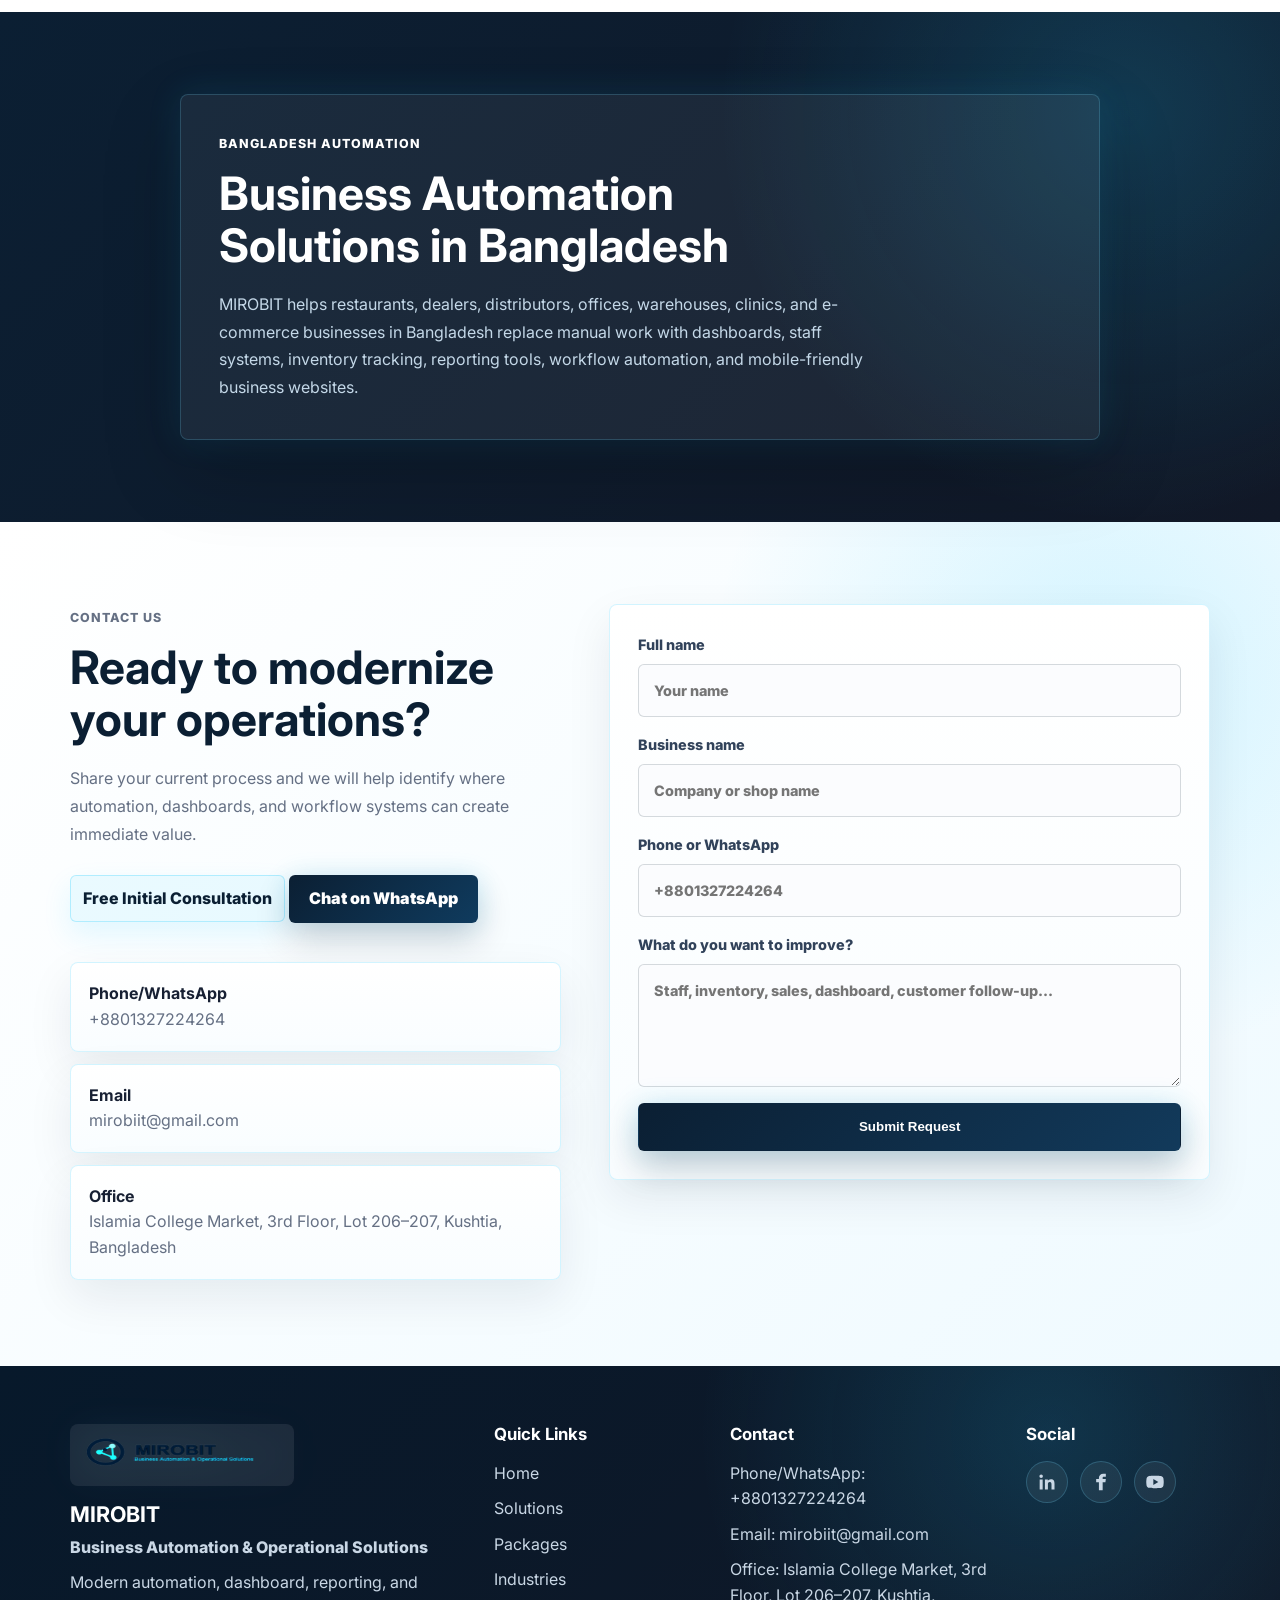
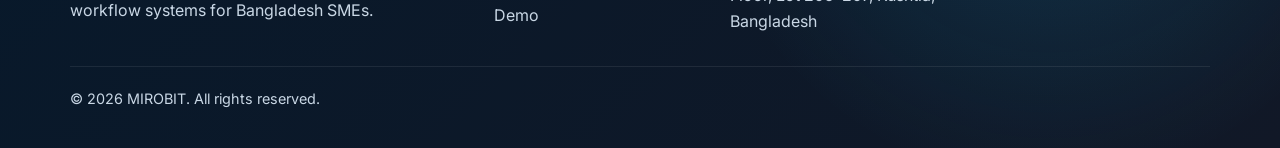
==== commit c925b415: "Polish client journey and mobile typography" ====
--- a/index.html
+++ b/index.html
@@ -216,14 +216,15 @@
           <p class="eyebrow">Client journey</p>
           <h2>How we deliver your system</h2>
           <p>A clear step-by-step process from understanding your business to launching a working automation system.</p>
+          <p class="journey-hint">Click to view details</p>
         </div>
         <ol class="journey-flow">
-          <li class="reveal"><span>01</span><h3>Consultation</h3></li>
-          <li class="reveal"><span>02</span><h3>Workflow Mapping</h3></li>
-          <li class="reveal"><span>03</span><h3>Demo Preview</h3></li>
-          <li class="reveal"><span>04</span><h3>System Build</h3></li>
-          <li class="reveal"><span>05</span><h3>Training</h3></li>
-          <li class="reveal"><span>06</span><h3>Support</h3></li>
+          <li class="reveal journey-step is-active" data-journey-step role="button" tabindex="0" aria-expanded="true" aria-controls="journey-detail-1"><span>01</span><h3>Consultation</h3><p class="journey-detail" id="journey-detail-1">We understand your business, current problems, and the result you want.</p></li>
+          <li class="reveal journey-step" data-journey-step role="button" tabindex="0" aria-expanded="false" aria-controls="journey-detail-2"><span>02</span><h3>Workflow Mapping</h3><p class="journey-detail" id="journey-detail-2">We map your daily process, staff roles, approvals, and reporting needs.</p></li>
+          <li class="reveal journey-step" data-journey-step role="button" tabindex="0" aria-expanded="false" aria-controls="journey-detail-3"><span>03</span><h3>Demo Preview</h3><p class="journey-detail" id="journey-detail-3">We show a simple preview so you can confirm the system direction.</p></li>
+          <li class="reveal journey-step" data-journey-step role="button" tabindex="0" aria-expanded="false" aria-controls="journey-detail-4"><span>04</span><h3>System Build</h3><p class="journey-detail" id="journey-detail-4">We build dashboards, forms, automation, reports, and access roles.</p></li>
+          <li class="reveal journey-step" data-journey-step role="button" tabindex="0" aria-expanded="false" aria-controls="journey-detail-5"><span>05</span><h3>Training</h3><p class="journey-detail" id="journey-detail-5">We train owners, managers, and staff to use the system properly.</p></li>
+          <li class="reveal journey-step" data-journey-step role="button" tabindex="0" aria-expanded="false" aria-controls="journey-detail-6"><span>06</span><h3>Support</h3><p class="journey-detail" id="journey-detail-6">We help after launch with fixes, updates, and improvements.</p></li>
         </ol>
       </div>
     </section>
--- a/style.css
+++ b/style.css
@@ -2037,10 +2037,26 @@
 
 .solution-card p,
 .demo-card p,
+.journey-detail,
 .use-case-card p,
 .package-card p,
 .package-card li {
   line-height: 1.72;
+}
+
+.seo-panel p,
+.footer-brand-block p {
+  max-width: 680px;
+  line-height: 1.72;
+}
+
+.trust-row {
+  align-items: center;
+}
+
+.trust-row span {
+  line-height: 1.32;
+  text-wrap: balance;
 }
 
 .journey-section {
@@ -2076,8 +2092,19 @@
 }
 
 .journey-flow li {
-  min-height: 158px;
+  min-height: 228px;
   padding: 22px 18px;
+}
+
+.journey-step {
+  cursor: pointer;
+}
+
+.journey-step:focus-visible,
+.demo-video-preview:focus-visible,
+.demo-watch-button:focus-visible {
+  outline: 3px solid rgba(30, 200, 255, 0.34);
+  outline-offset: 4px;
 }
 
 .journey-flow li::before,
@@ -2111,6 +2138,38 @@
   font-size: 1rem;
 }
 
+.journey-detail {
+  max-height: 0;
+  margin: 0;
+  overflow: hidden;
+  color: var(--muted);
+  opacity: 0;
+  transition: max-height 0.22s ease, margin-top 0.22s ease, opacity 0.22s ease;
+}
+
+.journey-step.is-active {
+  border-color: rgba(30, 200, 255, 0.46);
+  box-shadow: 0 24px 60px rgba(11, 31, 51, 0.12), 0 0 26px rgba(30, 200, 255, 0.14);
+}
+
+.journey-step.is-active .journey-detail {
+  max-height: 110px;
+  margin-top: 14px;
+  opacity: 1;
+}
+
+.journey-hint {
+  display: inline-flex;
+  margin: 6px 0 0;
+  padding: 7px 10px;
+  border: 1px solid rgba(30, 200, 255, 0.22);
+  border-radius: 999px;
+  color: #0b6684;
+  background: rgba(30, 200, 255, 0.08);
+  font-size: 0.84rem;
+  font-weight: 800;
+}
+
 .journey-flow li:hover,
 .use-case-card:hover {
   transform: translateY(-4px);
@@ -2125,6 +2184,8 @@
 }
 
 .use-case-card {
+  display: flex;
+  flex-direction: column;
   padding: 24px;
 }
 
@@ -2133,6 +2194,7 @@
 }
 
 .use-case-card p {
+  max-width: 28rem;
   margin-bottom: 0;
   color: var(--muted);
 }
@@ -2151,8 +2213,16 @@
   .hero-subtitle,
   .section-heading p:not(.eyebrow),
   .contact-copy > p:not(.eyebrow):not(.consultation-note) {
-    max-width: 34rem;
+    max-width: 32rem;
     line-height: 1.68;
+  }
+
+  .trust-row {
+    gap: 8px;
+  }
+
+  .trust-row span {
+    padding: 8px 10px;
   }
 
   .journey-flow,
@@ -2164,4 +2234,16 @@
   .use-case-card {
     padding: 22px;
   }
-}
+
+  .journey-flow li {
+    min-height: 0;
+  }
+
+  .journey-step {
+    touch-action: manipulation;
+  }
+
+  .journey-detail {
+    line-height: 1.66;
+  }
+}
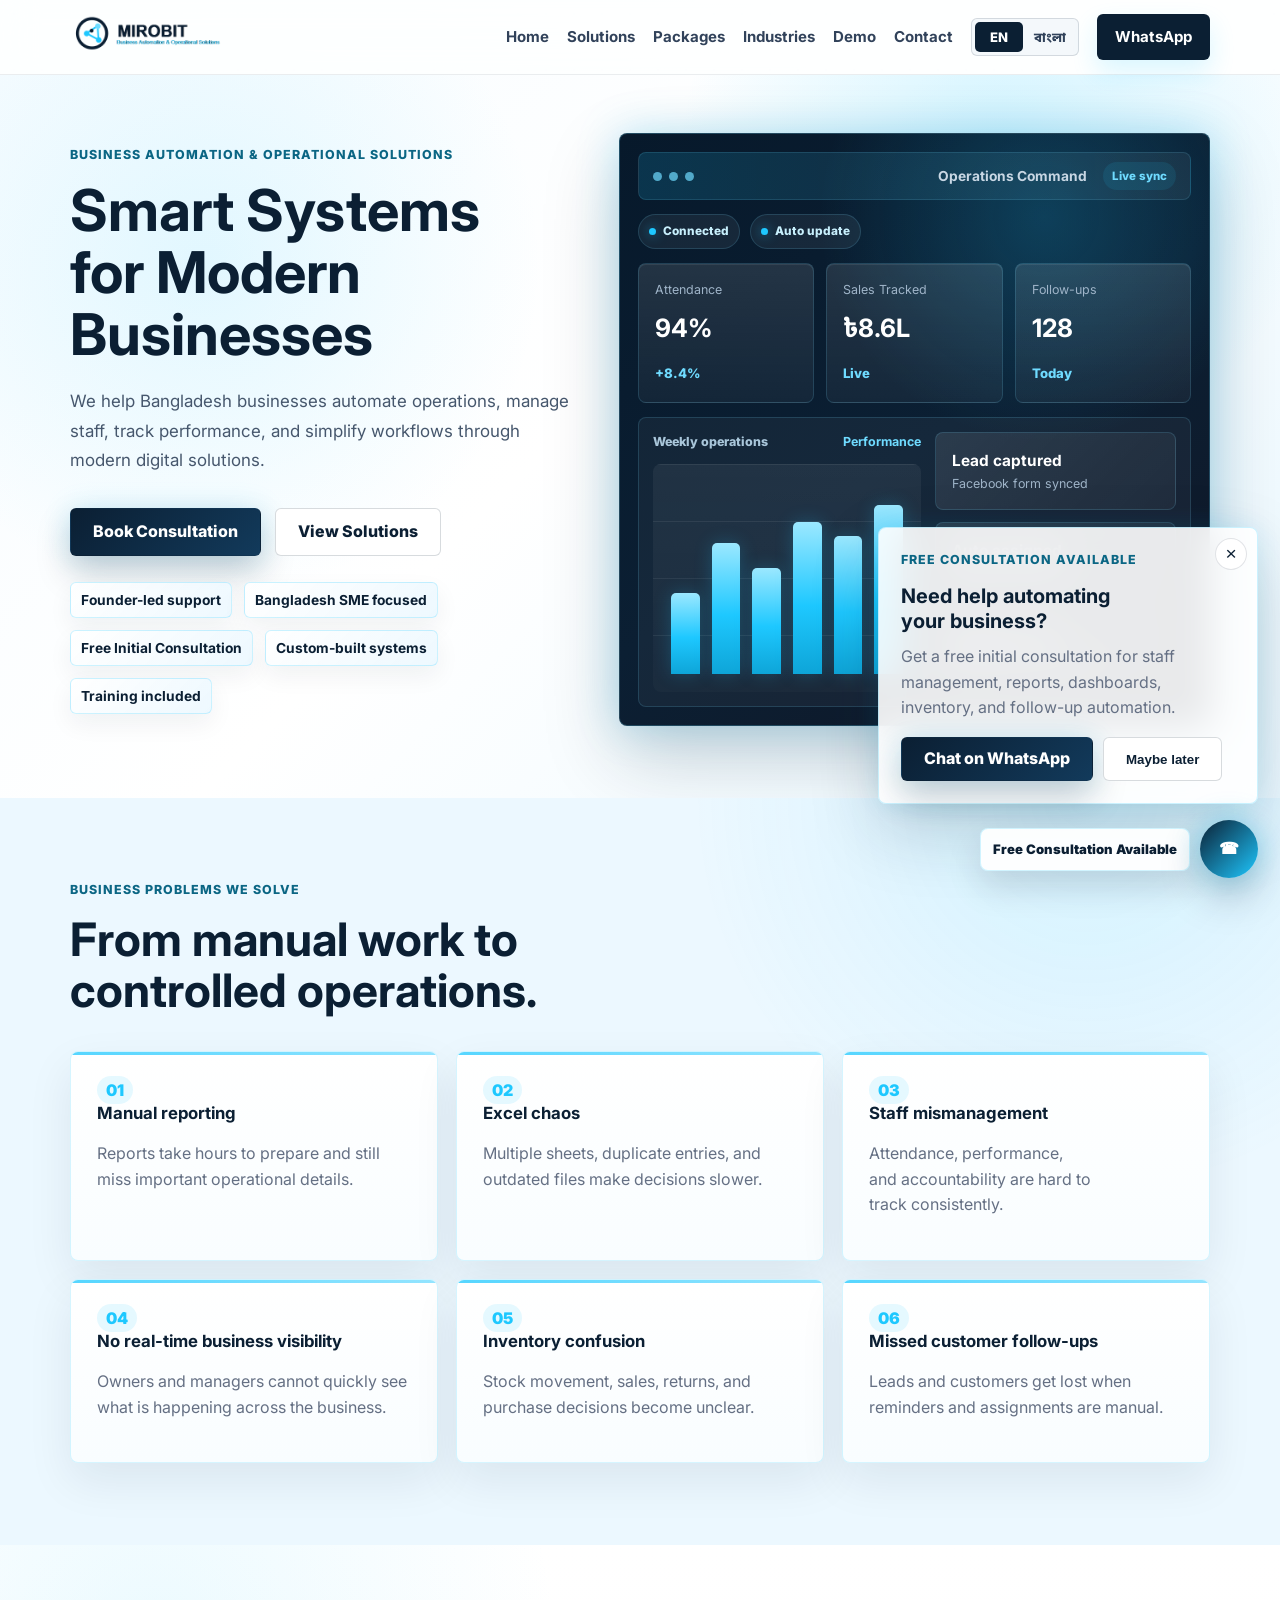
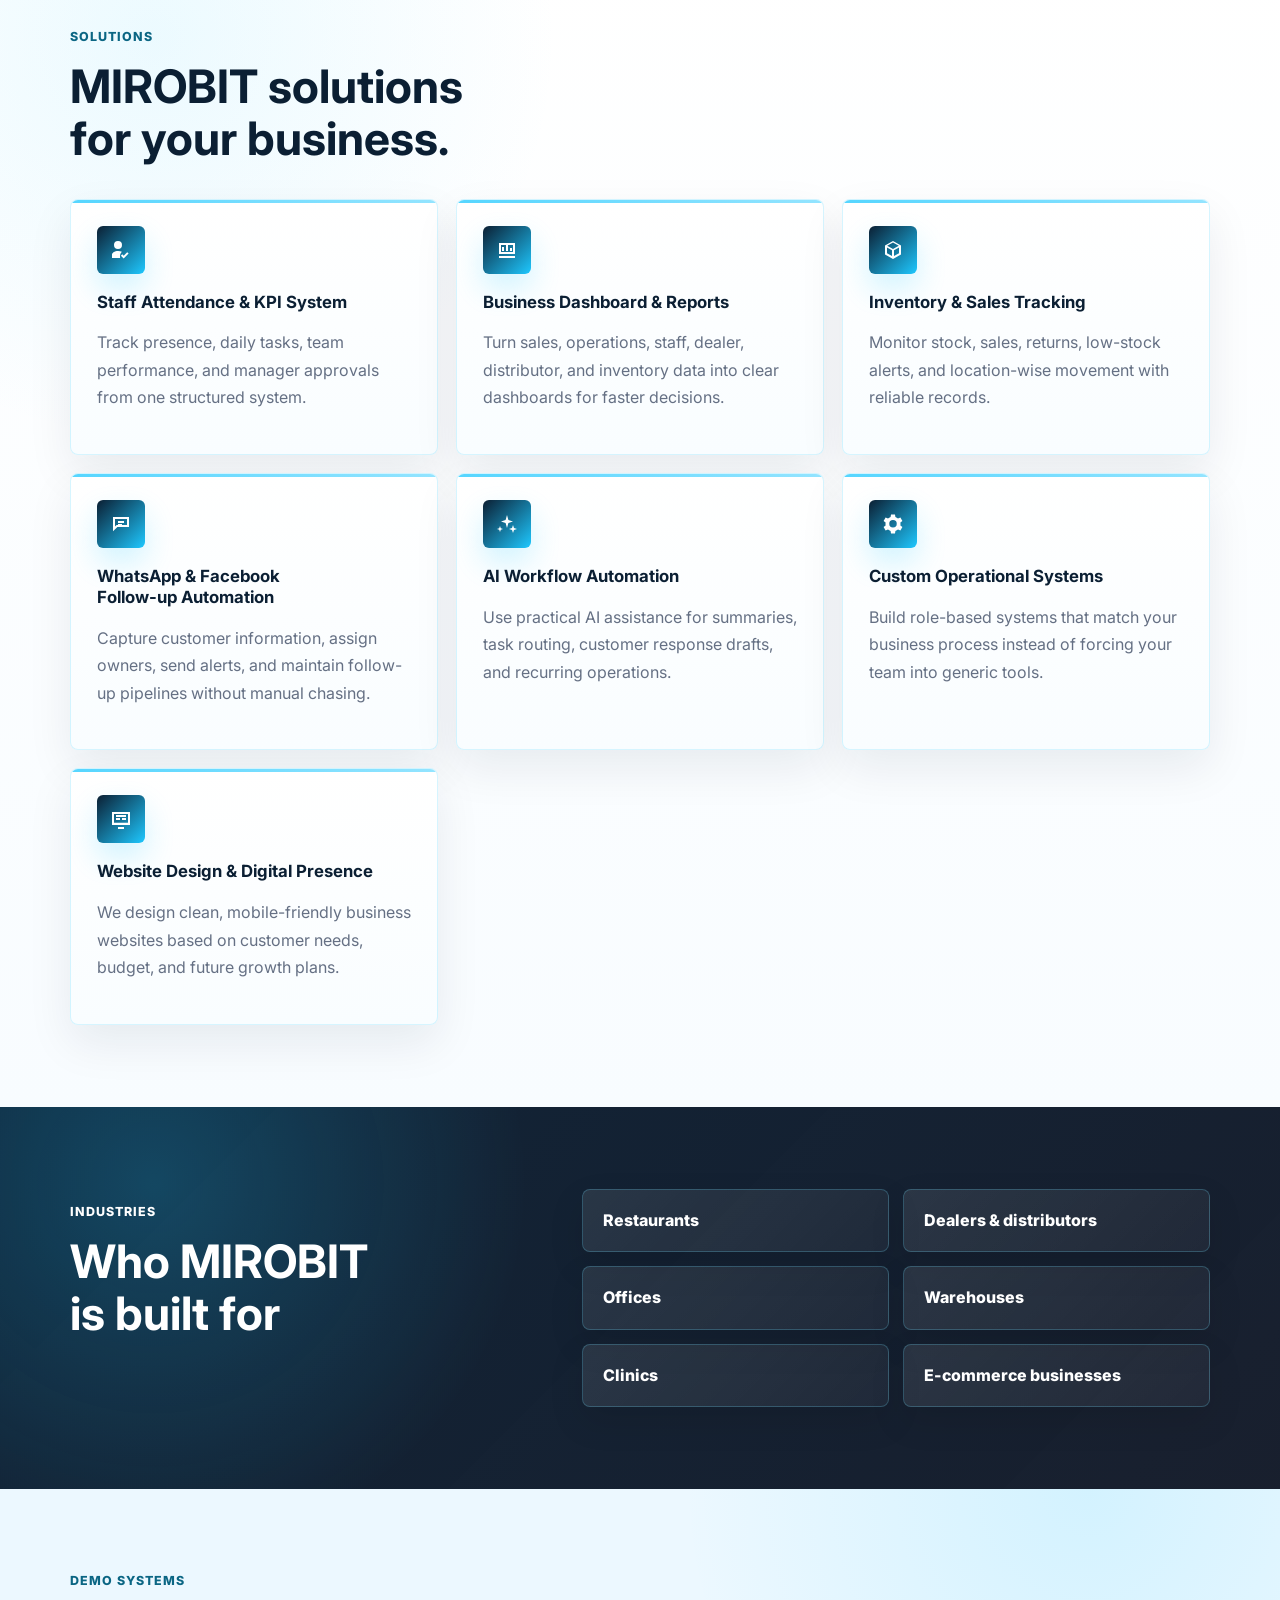
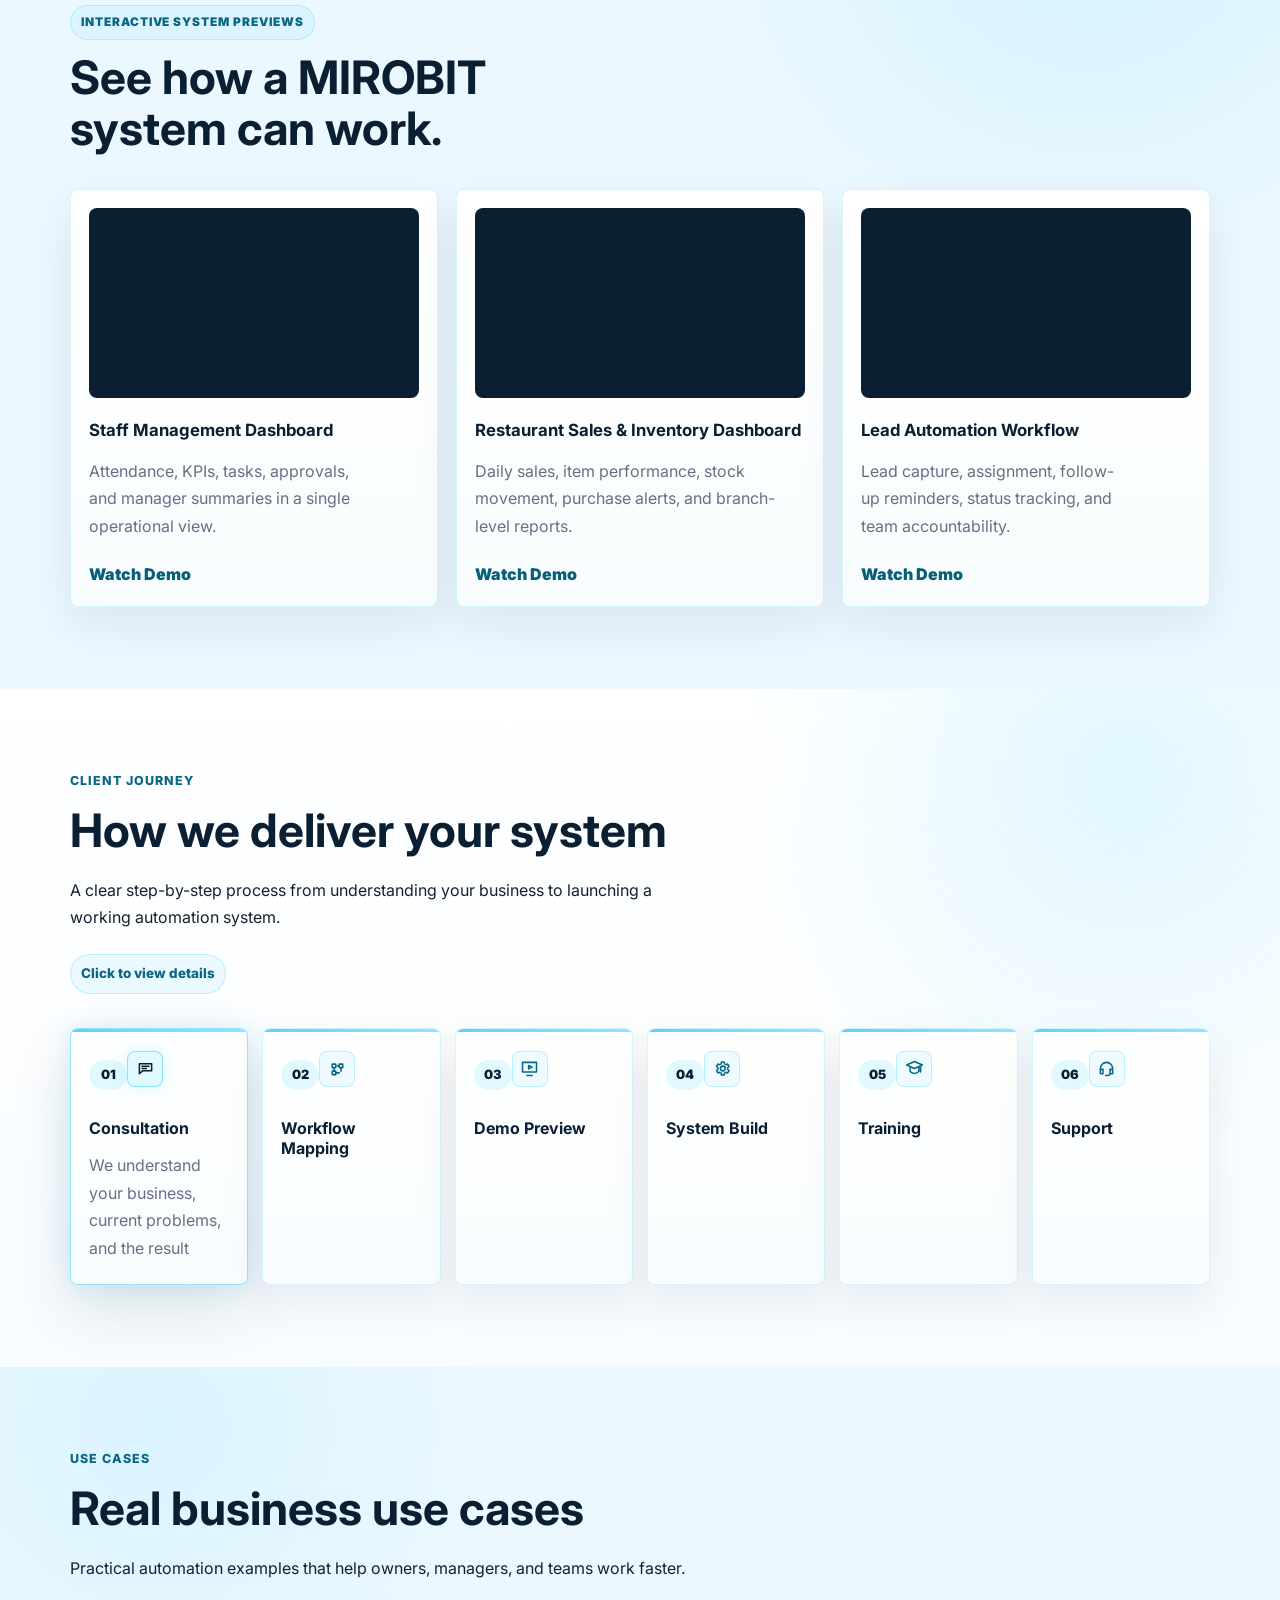
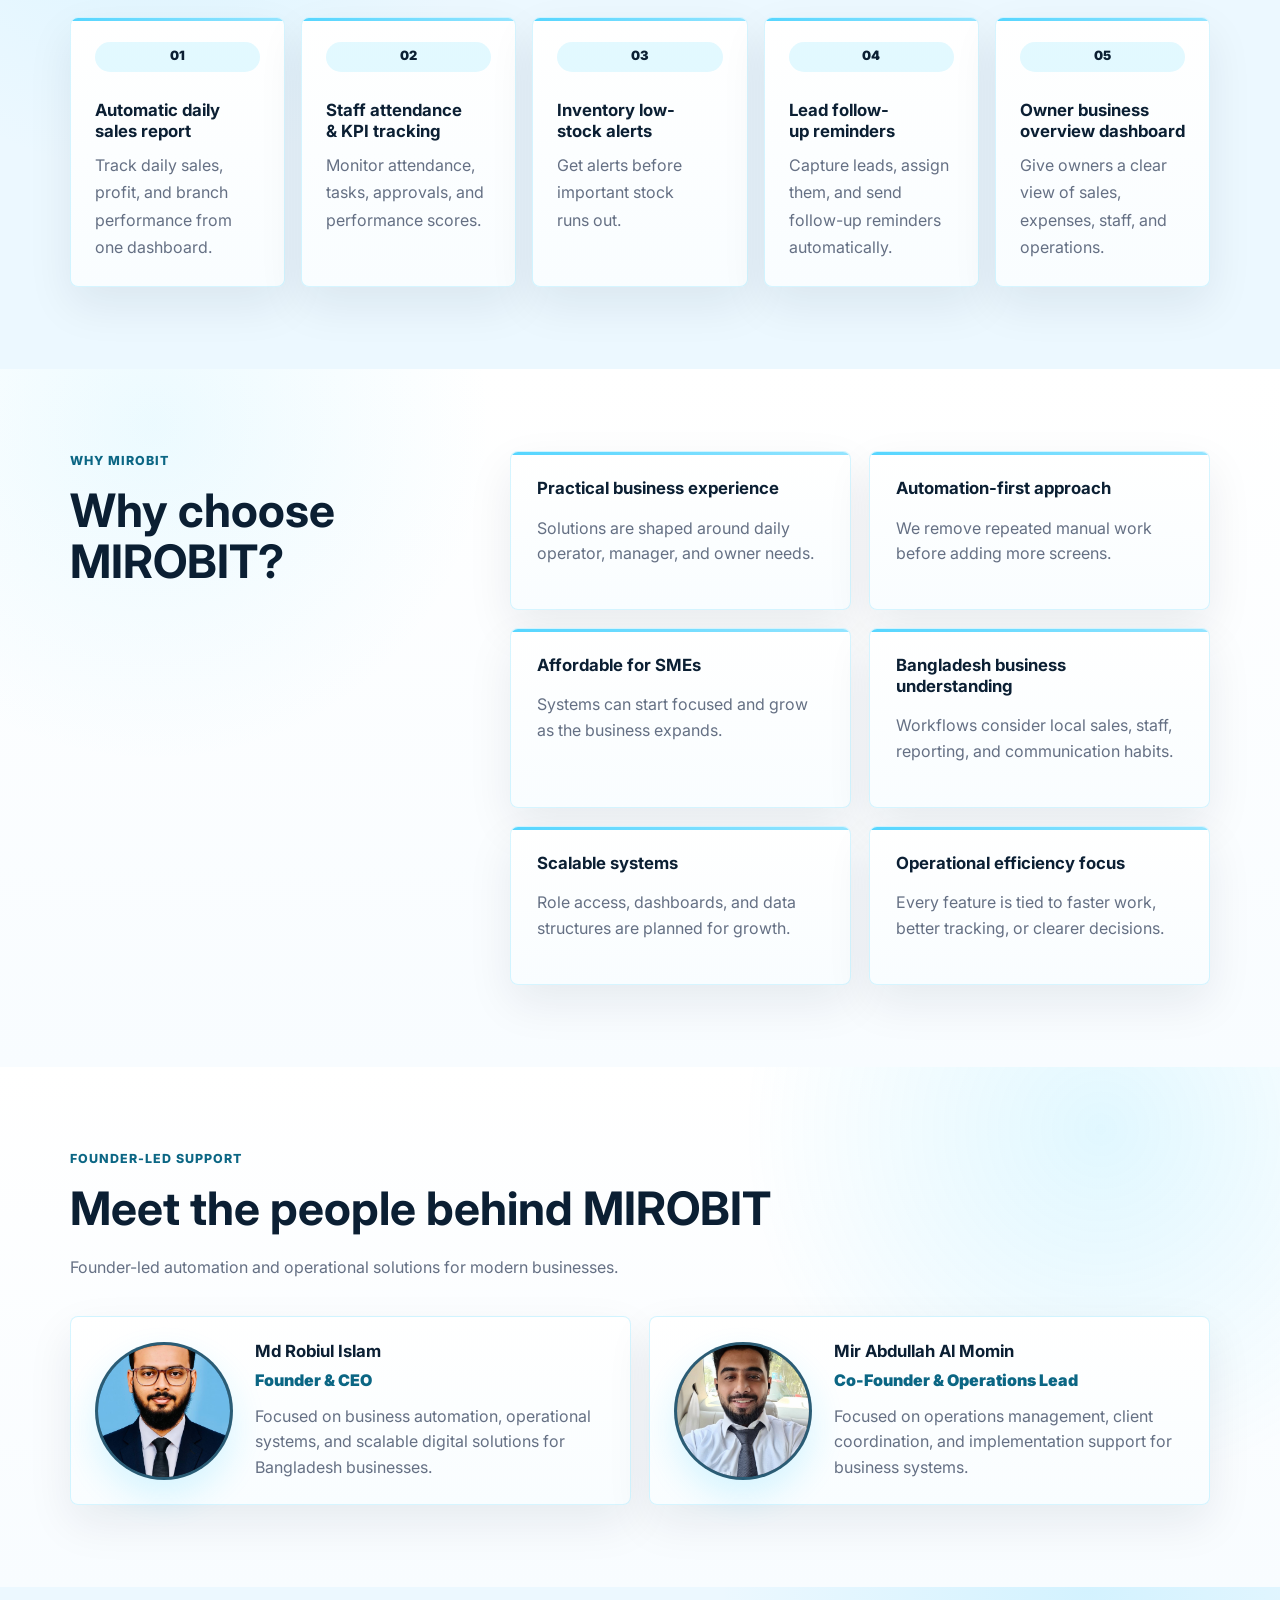
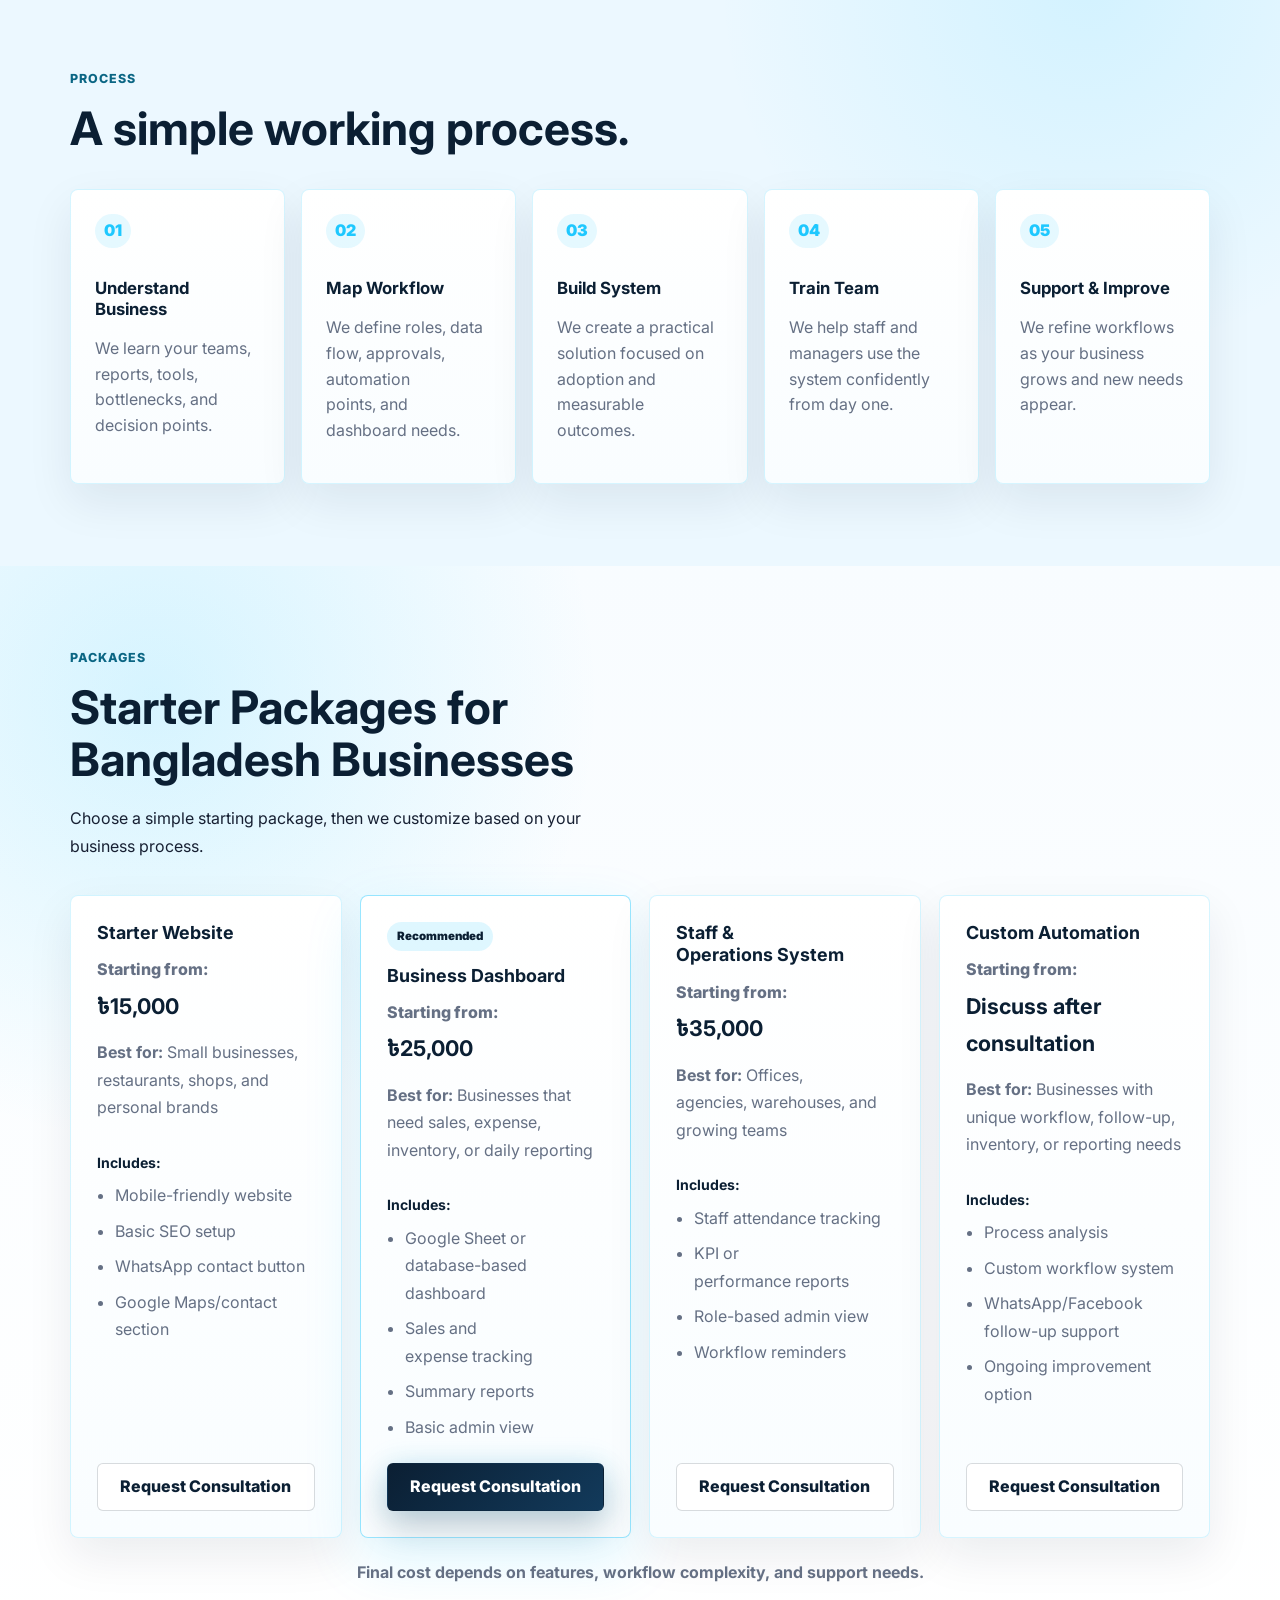
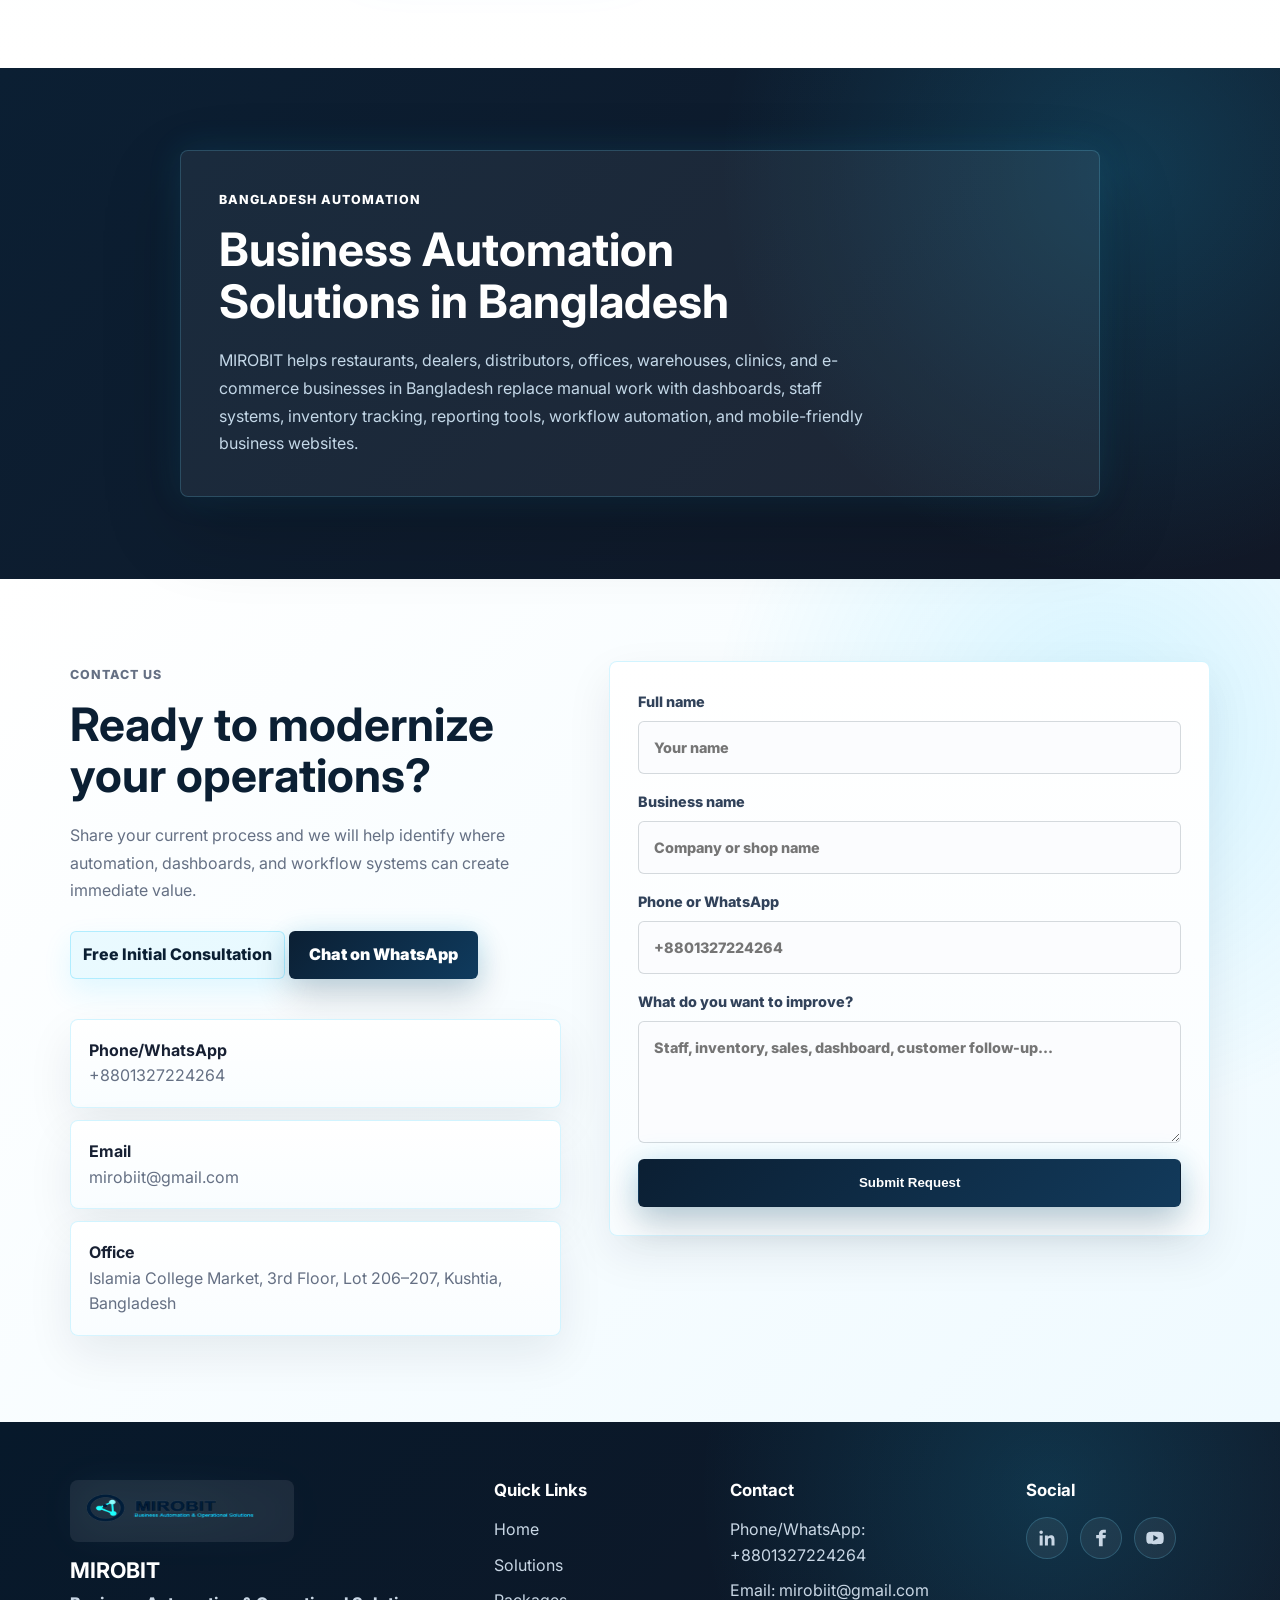
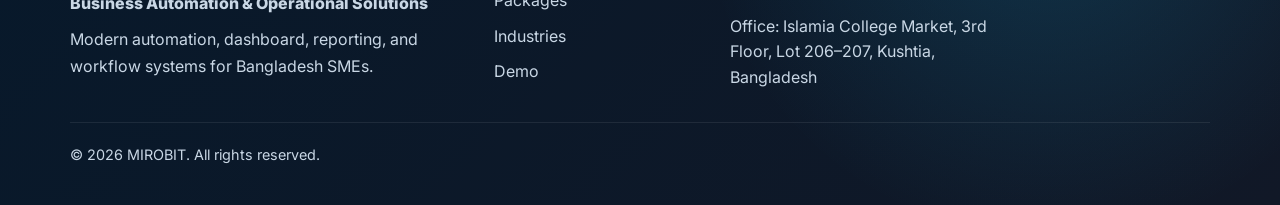
==== commit 92569ac9: "Add premium interaction and UX polish" ====
--- a/index.html
+++ b/index.html
@@ -179,6 +179,7 @@
       <div class="container">
         <div class="section-heading reveal">
           <p class="eyebrow">Demo systems</p>
+          <p class="demo-kicker">Interactive system previews</p>
           <h2>See how a MIROBIT system can work.</h2>
         </div>
         <div class="demo-grid">
@@ -219,12 +220,12 @@
           <p class="journey-hint">Click to view details</p>
         </div>
         <ol class="journey-flow">
-          <li class="reveal journey-step is-active" data-journey-step role="button" tabindex="0" aria-expanded="true" aria-controls="journey-detail-1"><span>01</span><h3>Consultation</h3><p class="journey-detail" id="journey-detail-1">We understand your business, current problems, and the result you want.</p></li>
-          <li class="reveal journey-step" data-journey-step role="button" tabindex="0" aria-expanded="false" aria-controls="journey-detail-2"><span>02</span><h3>Workflow Mapping</h3><p class="journey-detail" id="journey-detail-2">We map your daily process, staff roles, approvals, and reporting needs.</p></li>
-          <li class="reveal journey-step" data-journey-step role="button" tabindex="0" aria-expanded="false" aria-controls="journey-detail-3"><span>03</span><h3>Demo Preview</h3><p class="journey-detail" id="journey-detail-3">We show a simple preview so you can confirm the system direction.</p></li>
-          <li class="reveal journey-step" data-journey-step role="button" tabindex="0" aria-expanded="false" aria-controls="journey-detail-4"><span>04</span><h3>System Build</h3><p class="journey-detail" id="journey-detail-4">We build dashboards, forms, automation, reports, and access roles.</p></li>
-          <li class="reveal journey-step" data-journey-step role="button" tabindex="0" aria-expanded="false" aria-controls="journey-detail-5"><span>05</span><h3>Training</h3><p class="journey-detail" id="journey-detail-5">We train owners, managers, and staff to use the system properly.</p></li>
-          <li class="reveal journey-step" data-journey-step role="button" tabindex="0" aria-expanded="false" aria-controls="journey-detail-6"><span>06</span><h3>Support</h3><p class="journey-detail" id="journey-detail-6">We help after launch with fixes, updates, and improvements.</p></li>
+          <li class="reveal journey-step is-active" data-journey-step role="button" tabindex="0" aria-expanded="true" aria-controls="journey-detail-1"><span>01</span><div class="journey-icon" aria-hidden="true"><svg viewBox="0 0 24 24"><path d="M5 6.5h14v8H9l-4 3.5V6.5Z"/><path d="M8 9.5h8M8 12h5"/></svg></div><h3>Consultation</h3><p class="journey-detail" id="journey-detail-1">We understand your business, current problems, and the result you want.</p></li>
+          <li class="reveal journey-step" data-journey-step role="button" tabindex="0" aria-expanded="false" aria-controls="journey-detail-2"><span>02</span><div class="journey-icon" aria-hidden="true"><svg viewBox="0 0 24 24"><path d="M6 7h4v4H6V7Zm8 0h4v4h-4V7ZM6 15h4v4H6v-4Zm6-6h2m-6 2v4m8-4v4m-6 2h4"/></svg></div><h3>Workflow Mapping</h3><p class="journey-detail" id="journey-detail-2">We map your daily process, staff roles, approvals, and reporting needs.</p></li>
+          <li class="reveal journey-step" data-journey-step role="button" tabindex="0" aria-expanded="false" aria-controls="journey-detail-3"><span>03</span><div class="journey-icon" aria-hidden="true"><svg viewBox="0 0 24 24"><path d="M4 5h16v11H4V5Zm7 3.5v4l4-2-4-2ZM9 20h6"/></svg></div><h3>Demo Preview</h3><p class="journey-detail" id="journey-detail-3">We show a simple preview so you can confirm the system direction.</p></li>
+          <li class="reveal journey-step" data-journey-step role="button" tabindex="0" aria-expanded="false" aria-controls="journey-detail-4"><span>04</span><div class="journey-icon" aria-hidden="true"><svg viewBox="0 0 24 24"><path d="m19 13 .1-1-.1-1 1.7-1.3-1.6-2.8-2 .8a6.2 6.2 0 0 0-1.7-1l-.3-2.2h-3.2l-.3 2.2a6.2 6.2 0 0 0-1.7 1l-2-.8-1.6 2.8L8 11l-.1 1 .1 1-1.7 1.3 1.6 2.8 2-.8c.5.4 1.1.8 1.7 1l.3 2.2h3.2l.3-2.2c.6-.2 1.2-.6 1.7-1l2 .8 1.6-2.8L19 13Zm-5.5 1.7a2.7 2.7 0 1 1 0-5.4 2.7 2.7 0 0 1 0 5.4Z"/></svg></div><h3>System Build</h3><p class="journey-detail" id="journey-detail-4">We build dashboards, forms, automation, reports, and access roles.</p></li>
+          <li class="reveal journey-step" data-journey-step role="button" tabindex="0" aria-expanded="false" aria-controls="journey-detail-5"><span>05</span><div class="journey-icon" aria-hidden="true"><svg viewBox="0 0 24 24"><path d="m3 8 9-4 9 4-9 4-9-4Zm4 3v4.5c1.4 1.4 3.1 2.1 5 2.1s3.6-.7 5-2.1V11M19 9.2V16"/></svg></div><h3>Training</h3><p class="journey-detail" id="journey-detail-5">We train owners, managers, and staff to use the system properly.</p></li>
+          <li class="reveal journey-step" data-journey-step role="button" tabindex="0" aria-expanded="false" aria-controls="journey-detail-6"><span>06</span><div class="journey-icon" aria-hidden="true"><svg viewBox="0 0 24 24"><path d="M5 13v-1a7 7 0 0 1 14 0v1M5 13h3v5H5v-5Zm11 0h3v5h-3v-5Zm0 5c0 1.2-1.2 2-3 2h-2"/></svg></div><h3>Support</h3><p class="journey-detail" id="journey-detail-6">We help after launch with fixes, updates, and improvements.</p></li>
         </ol>
       </div>
     </section>
@@ -237,11 +238,11 @@
           <p>Practical automation examples that help owners, managers, and teams work faster.</p>
         </div>
         <div class="use-case-grid">
-          <article class="use-case-card reveal"><span>01</span><h3>Daily sales report</h3><p>Track daily sales, profit, and branch performance from one dashboard.</p></article>
-          <article class="use-case-card reveal"><span>02</span><h3>Staff attendance & KPI</h3><p>Monitor attendance, tasks, approvals, and performance scores.</p></article>
-          <article class="use-case-card reveal"><span>03</span><h3>Inventory low-stock alert</h3><p>Get alerts before important stock runs out.</p></article>
-          <article class="use-case-card reveal"><span>04</span><h3>Lead follow-up automation</h3><p>Capture leads, assign them, and send follow-up reminders automatically.</p></article>
-          <article class="use-case-card reveal"><span>05</span><h3>Owner dashboard</h3><p>Give owners a clear view of sales, expenses, staff, and operations.</p></article>
+          <article class="use-case-card reveal"><span>01</span><h3>Automatic daily sales report</h3><p>Track daily sales, profit, and branch performance from one dashboard.</p></article>
+          <article class="use-case-card reveal"><span>02</span><h3>Staff attendance & KPI tracking</h3><p>Monitor attendance, tasks, approvals, and performance scores.</p></article>
+          <article class="use-case-card reveal"><span>03</span><h3>Inventory low-stock alerts</h3><p>Get alerts before important stock runs out.</p></article>
+          <article class="use-case-card reveal"><span>04</span><h3>Lead follow-up reminders</h3><p>Capture leads, assign them, and send follow-up reminders automatically.</p></article>
+          <article class="use-case-card reveal"><span>05</span><h3>Owner business overview dashboard</h3><p>Give owners a clear view of sales, expenses, staff, and operations.</p></article>
         </div>
       </div>
     </section>
--- a/style.css
+++ b/style.css
@@ -2009,6 +2009,10 @@
 h1,
 h2,
 h3,
+.section-heading h2,
+.contact-copy h2,
+.demo-card h3,
+.use-case-card h3,
 .eyebrow,
 .btn,
 .text-link {
@@ -2057,6 +2061,28 @@
 .trust-row span {
   line-height: 1.32;
   text-wrap: balance;
+  transition: transform 0.28s ease, border-color 0.28s ease, box-shadow 0.28s ease;
+}
+
+.trust-row span:hover {
+  transform: translateY(-3px);
+  border-color: rgba(30, 200, 255, 0.34);
+  box-shadow: 0 16px 34px rgba(11, 31, 51, 0.1), 0 0 18px rgba(30, 200, 255, 0.12);
+}
+
+.demo-kicker {
+  display: inline-flex;
+  margin: 0 0 12px;
+  padding: 6px 10px;
+  border: 1px solid rgba(30, 200, 255, 0.22);
+  border-radius: 999px;
+  color: #0b6684;
+  background: rgba(30, 200, 255, 0.08);
+  font-size: 0.74rem;
+  font-weight: 900;
+  letter-spacing: 0.08em;
+  line-height: 1.2;
+  text-transform: uppercase;
 }
 
 .journey-section {
@@ -2088,7 +2114,7 @@
   border-radius: 8px;
   background: linear-gradient(180deg, #FFFFFF 0%, #F9FDFF 100%);
   box-shadow: 0 18px 46px rgba(11, 31, 51, 0.08);
-  transition: transform 0.22s ease, box-shadow 0.22s ease, border-color 0.22s ease;
+  transition: transform 0.28s ease, box-shadow 0.28s ease, border-color 0.28s ease;
 }
 
 .journey-flow li {
@@ -2098,6 +2124,30 @@
 
 .journey-step {
   cursor: pointer;
+}
+
+.journey-icon {
+  display: inline-flex;
+  align-items: center;
+  justify-content: center;
+  width: 36px;
+  height: 36px;
+  margin: 0 0 18px;
+  border: 1px solid rgba(30, 200, 255, 0.24);
+  border-radius: 8px;
+  color: #0b6684;
+  background: rgba(30, 200, 255, 0.07);
+  transition: color 0.28s ease, border-color 0.28s ease, box-shadow 0.28s ease, background 0.28s ease;
+}
+
+.journey-icon svg {
+  width: 21px;
+  height: 21px;
+  fill: none;
+  stroke: currentColor;
+  stroke-linecap: round;
+  stroke-linejoin: round;
+  stroke-width: 1.75;
 }
 
 .journey-step:focus-visible,
@@ -2152,6 +2202,14 @@
   box-shadow: 0 24px 60px rgba(11, 31, 51, 0.12), 0 0 26px rgba(30, 200, 255, 0.14);
 }
 
+.journey-step:hover .journey-icon,
+.journey-step.is-active .journey-icon {
+  color: var(--navy);
+  border-color: rgba(30, 200, 255, 0.46);
+  background: rgba(30, 200, 255, 0.12);
+  box-shadow: 0 0 20px rgba(30, 200, 255, 0.18);
+}
+
 .journey-step.is-active .journey-detail {
   max-height: 110px;
   margin-top: 14px;
@@ -2174,7 +2232,52 @@
 .use-case-card:hover {
   transform: translateY(-4px);
   border-color: rgba(30, 200, 255, 0.34);
-  box-shadow: 0 24px 58px rgba(11, 31, 51, 0.12);
+  box-shadow: 0 26px 64px rgba(11, 31, 51, 0.13), 0 0 20px rgba(30, 200, 255, 0.1);
+}
+
+.demo-card {
+  cursor: pointer;
+  transition: transform 0.28s ease, box-shadow 0.28s ease, border-color 0.28s ease;
+}
+
+.demo-card:hover {
+  transform: translateY(-4px);
+  border-color: rgba(30, 200, 255, 0.4);
+  box-shadow: 0 26px 66px rgba(11, 31, 51, 0.13), 0 0 20px rgba(30, 200, 255, 0.1);
+}
+
+.demo-video-preview video {
+  transition: transform 0.34s ease;
+}
+
+.demo-card:hover .demo-video-preview video {
+  transform: scale(1.018);
+}
+
+.btn,
+.whatsapp-hero-cta,
+.text-link {
+  transition: transform 0.28s ease, box-shadow 0.28s ease, border-color 0.28s ease, background 0.28s ease, color 0.28s ease;
+}
+
+.btn:hover,
+.whatsapp-hero-cta:hover {
+  transform: translateY(-2px);
+}
+
+.btn-primary:hover {
+  background: linear-gradient(135deg, #07192B, #0E3454);
+  box-shadow: 0 18px 42px rgba(11, 31, 51, 0.26), 0 0 26px rgba(30, 200, 255, 0.18);
+}
+
+.btn-secondary:hover {
+  border-color: rgba(30, 200, 255, 0.38);
+  box-shadow: 0 14px 30px rgba(11, 31, 51, 0.1), 0 0 18px rgba(30, 200, 255, 0.1);
+}
+
+.text-link:hover {
+  color: var(--navy);
+  text-shadow: 0 0 16px rgba(30, 200, 255, 0.22);
 }
 
 .use-case-grid {
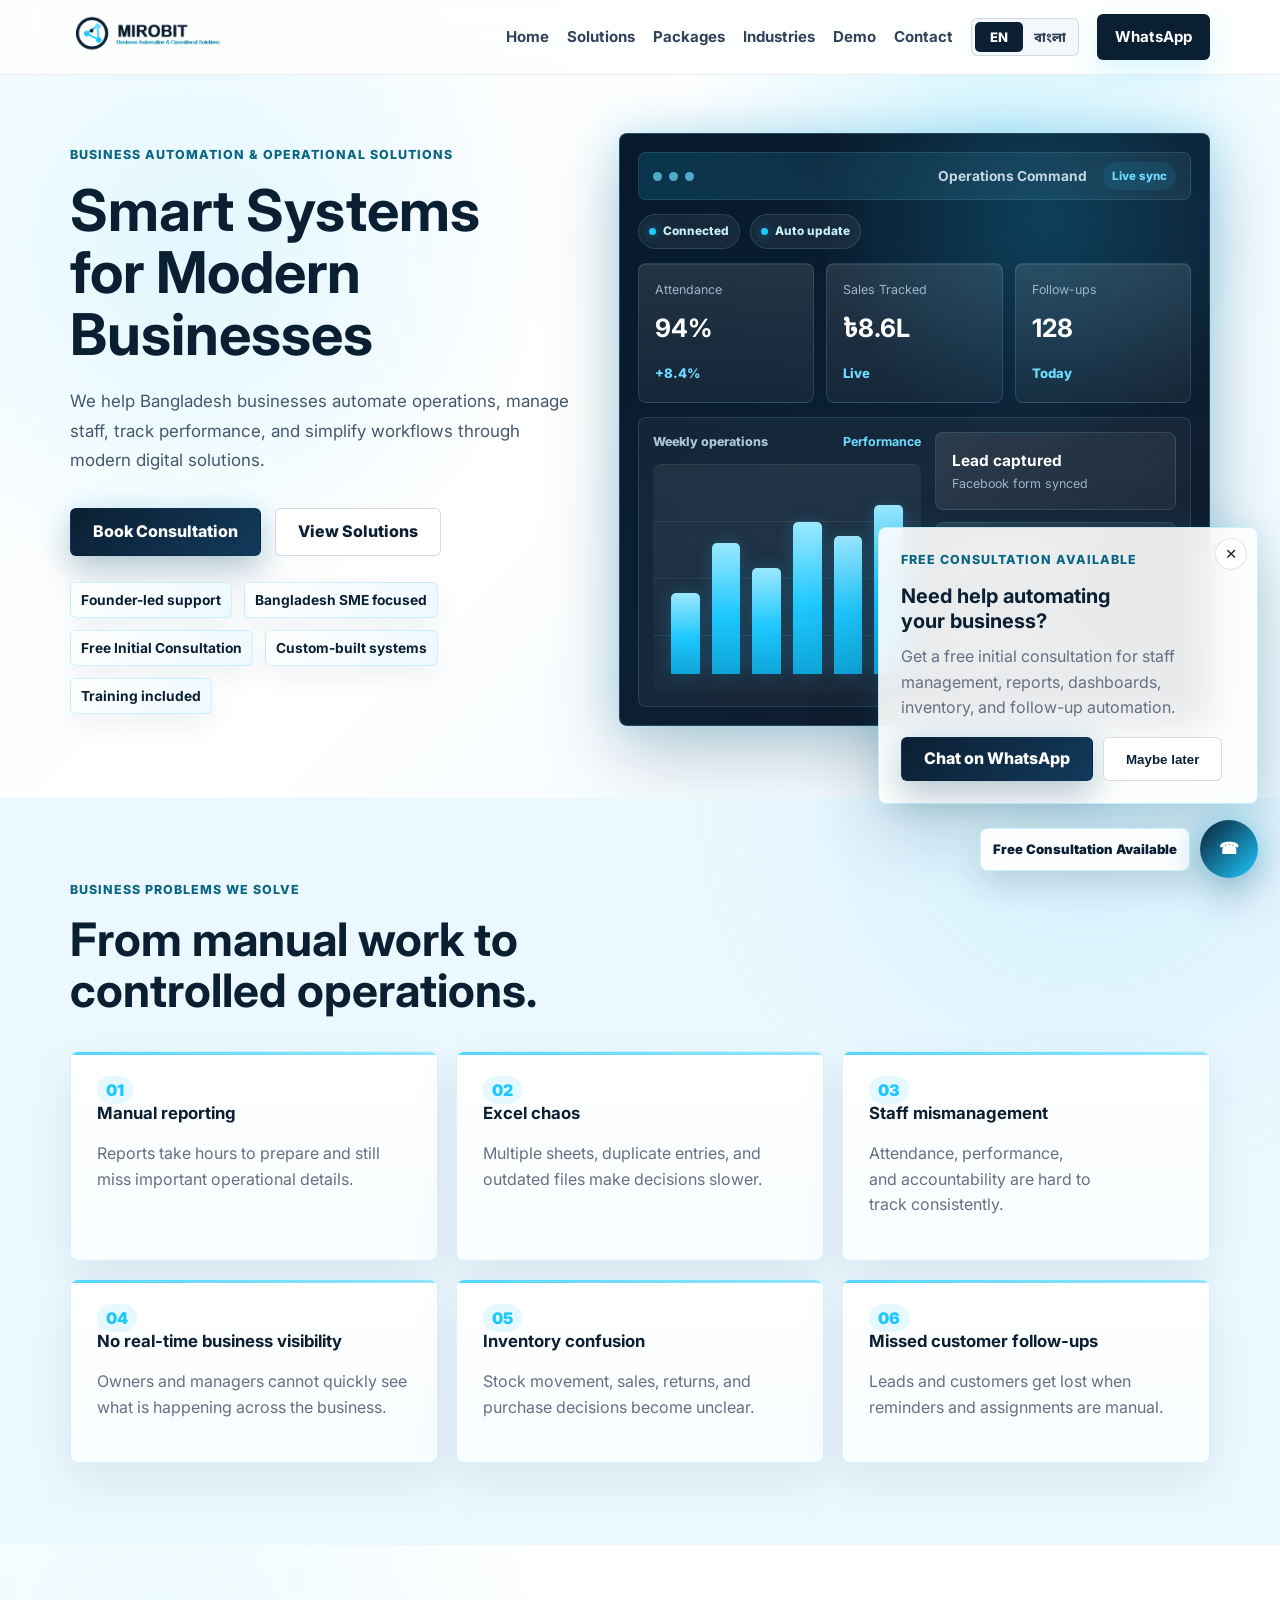
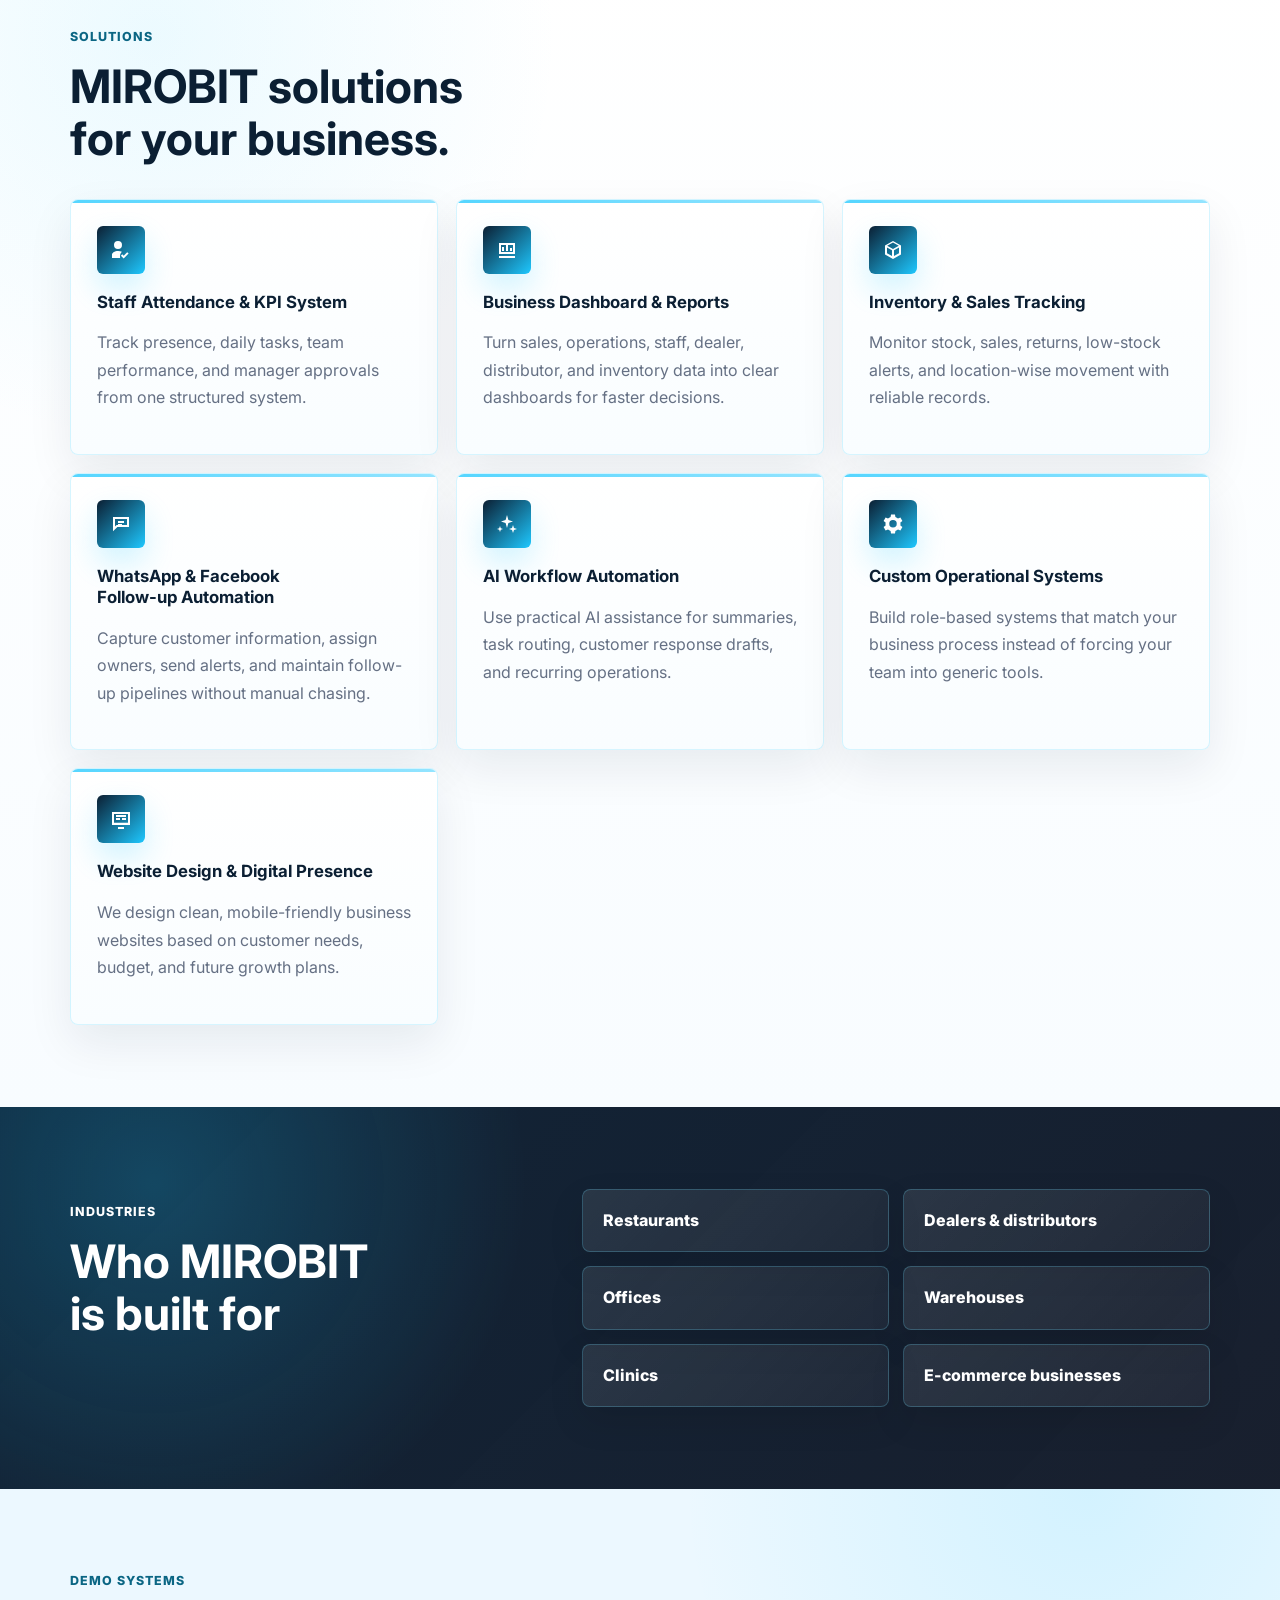
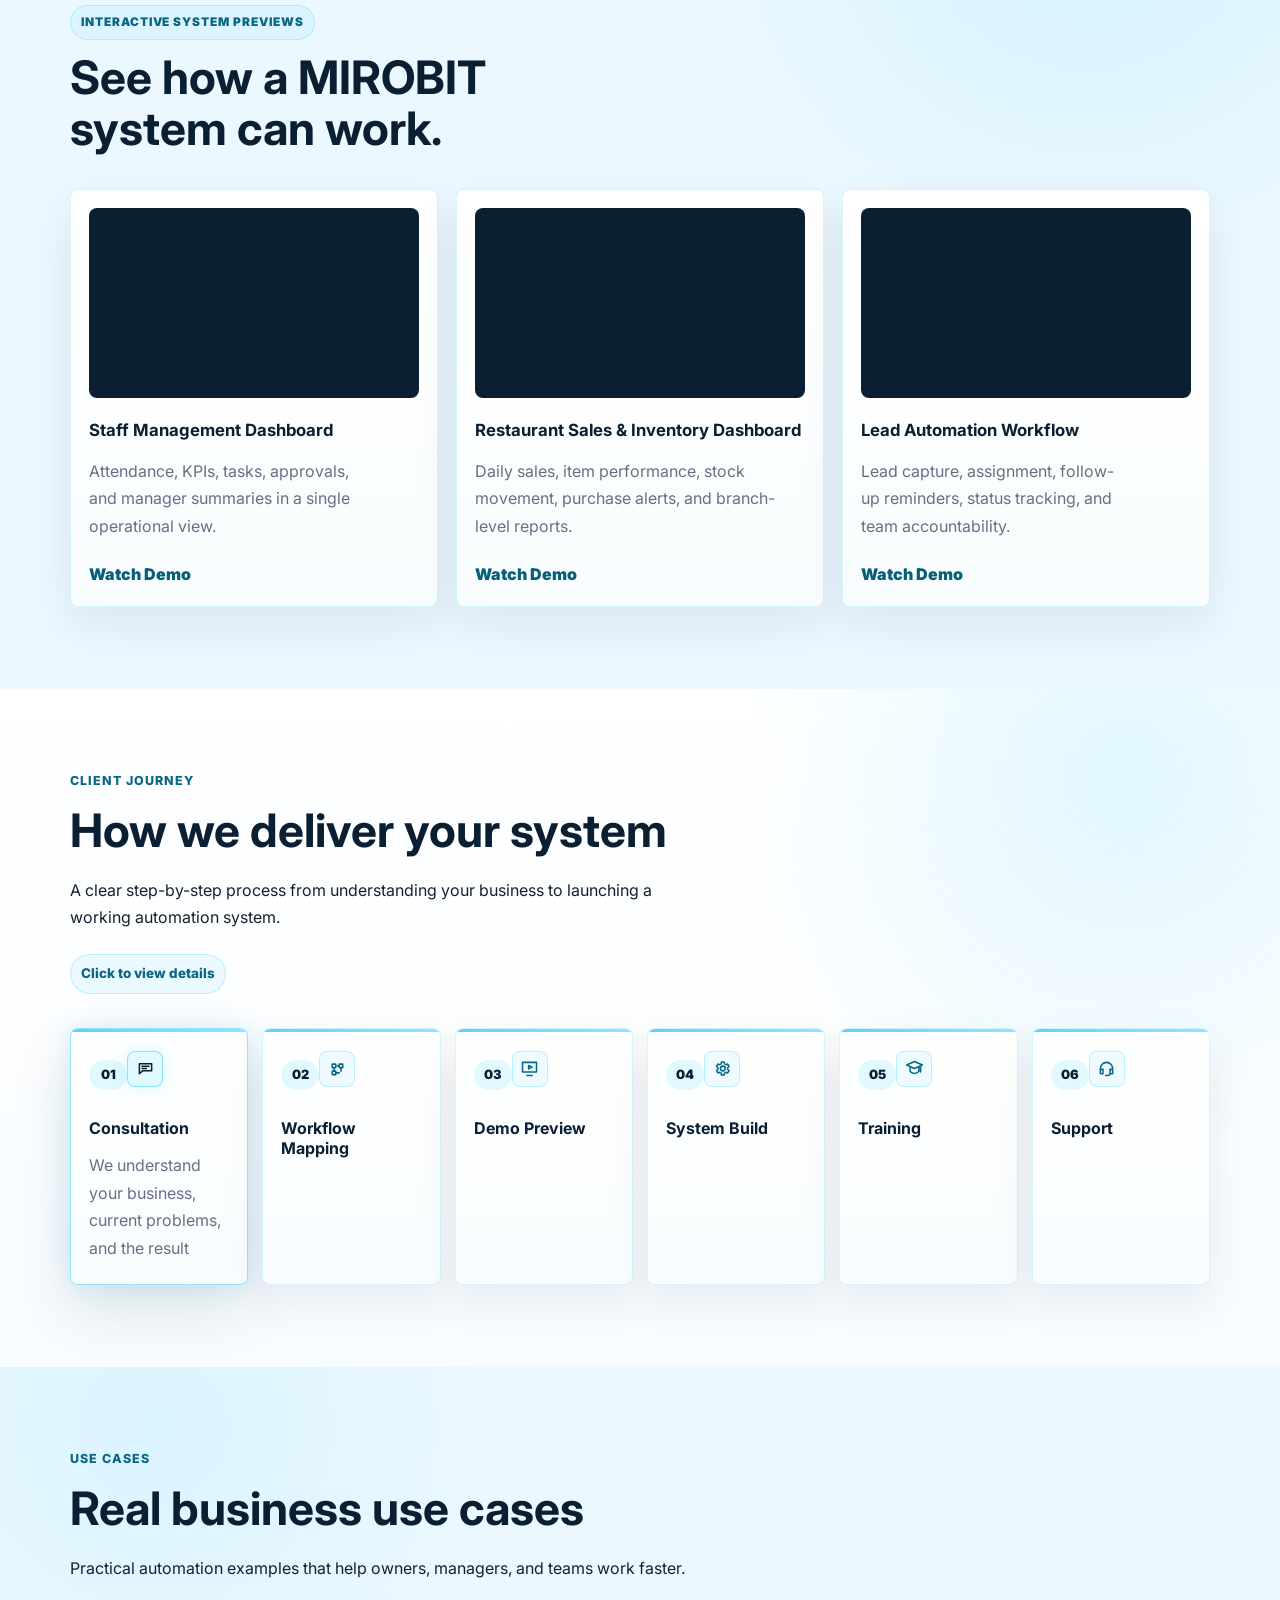
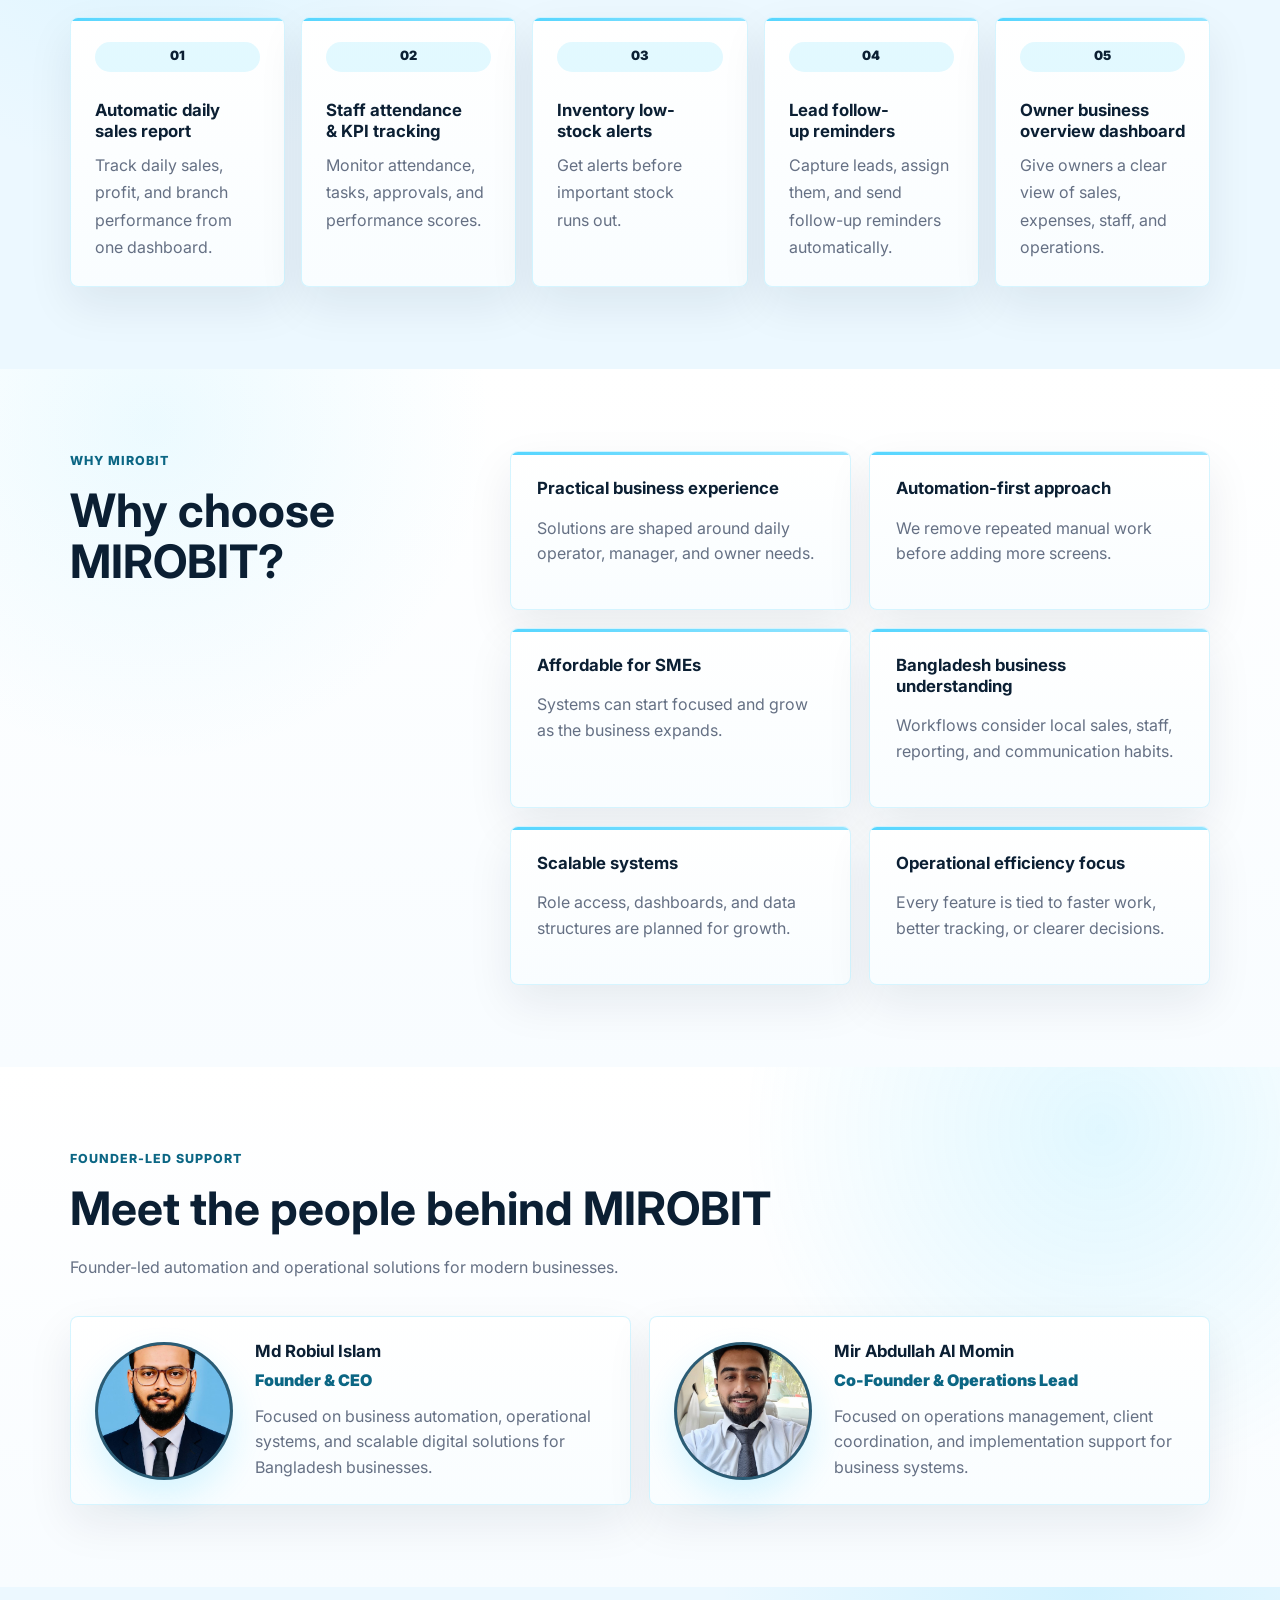
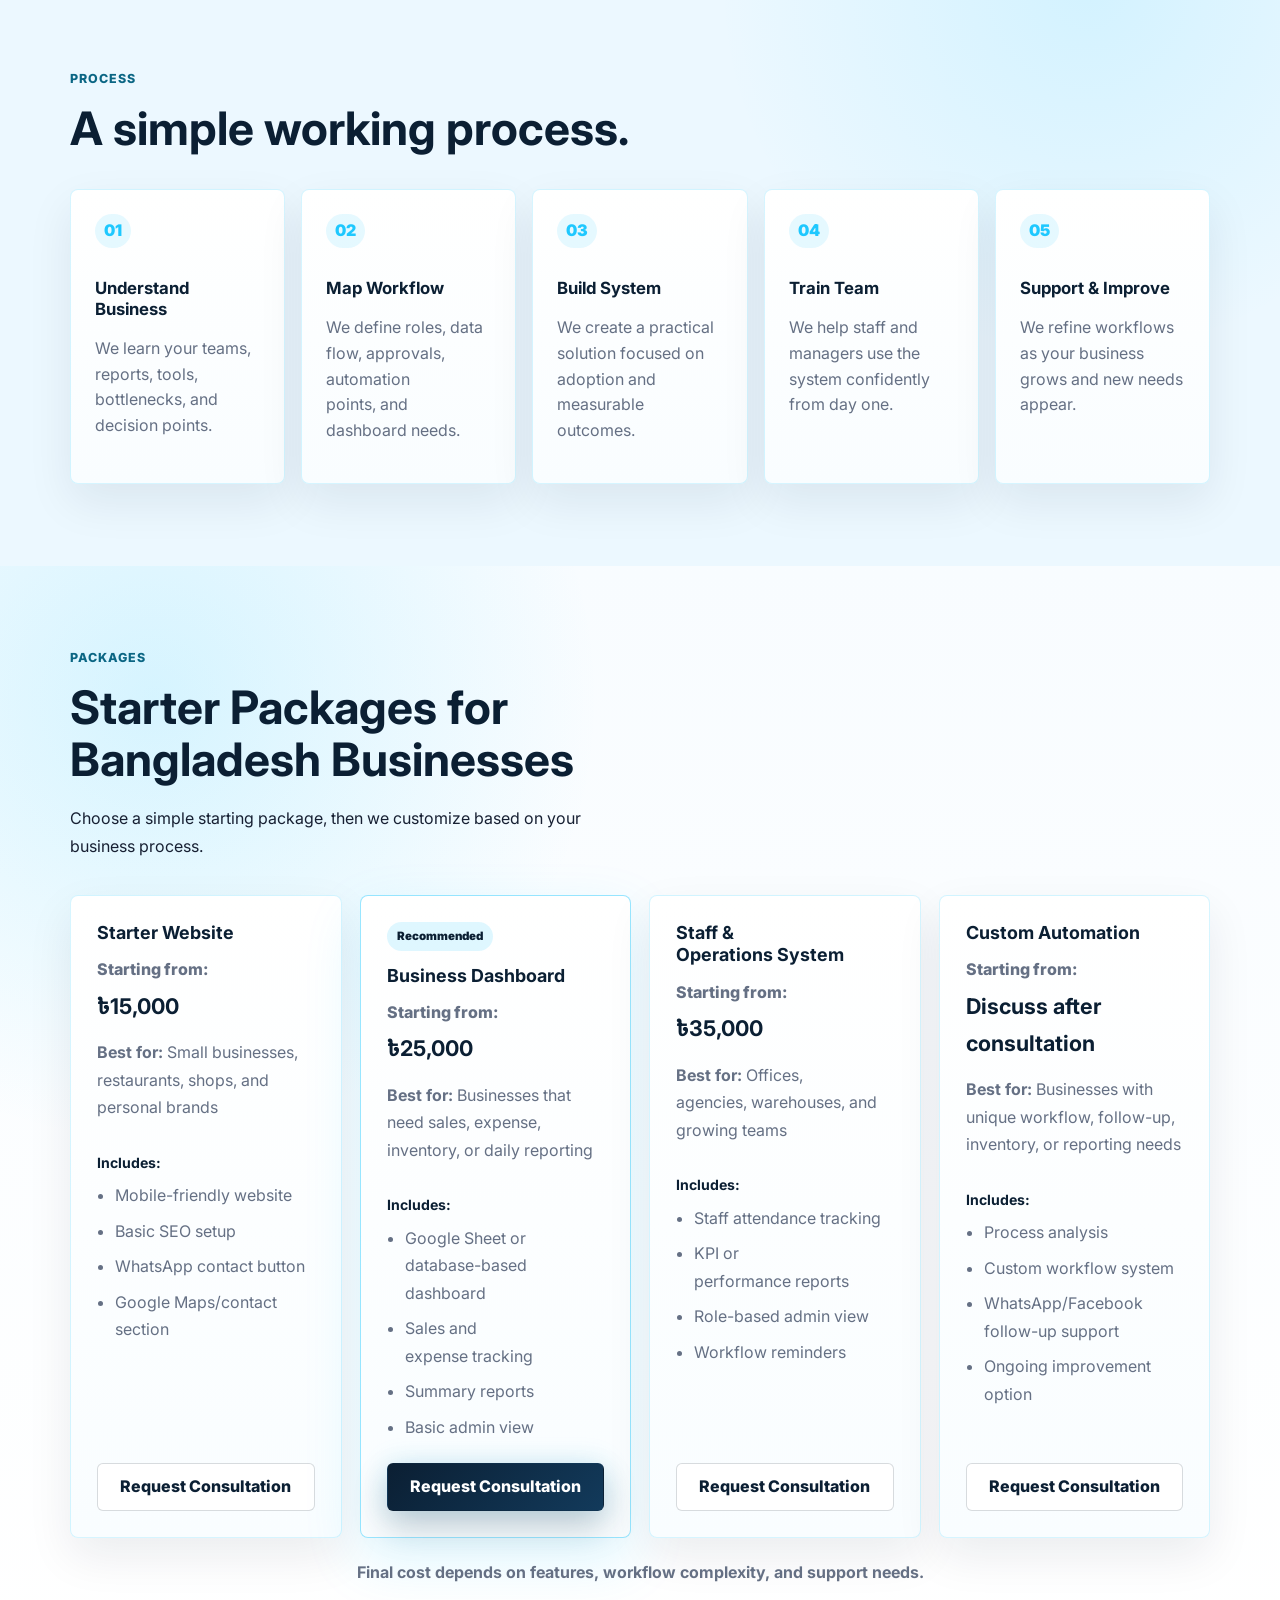
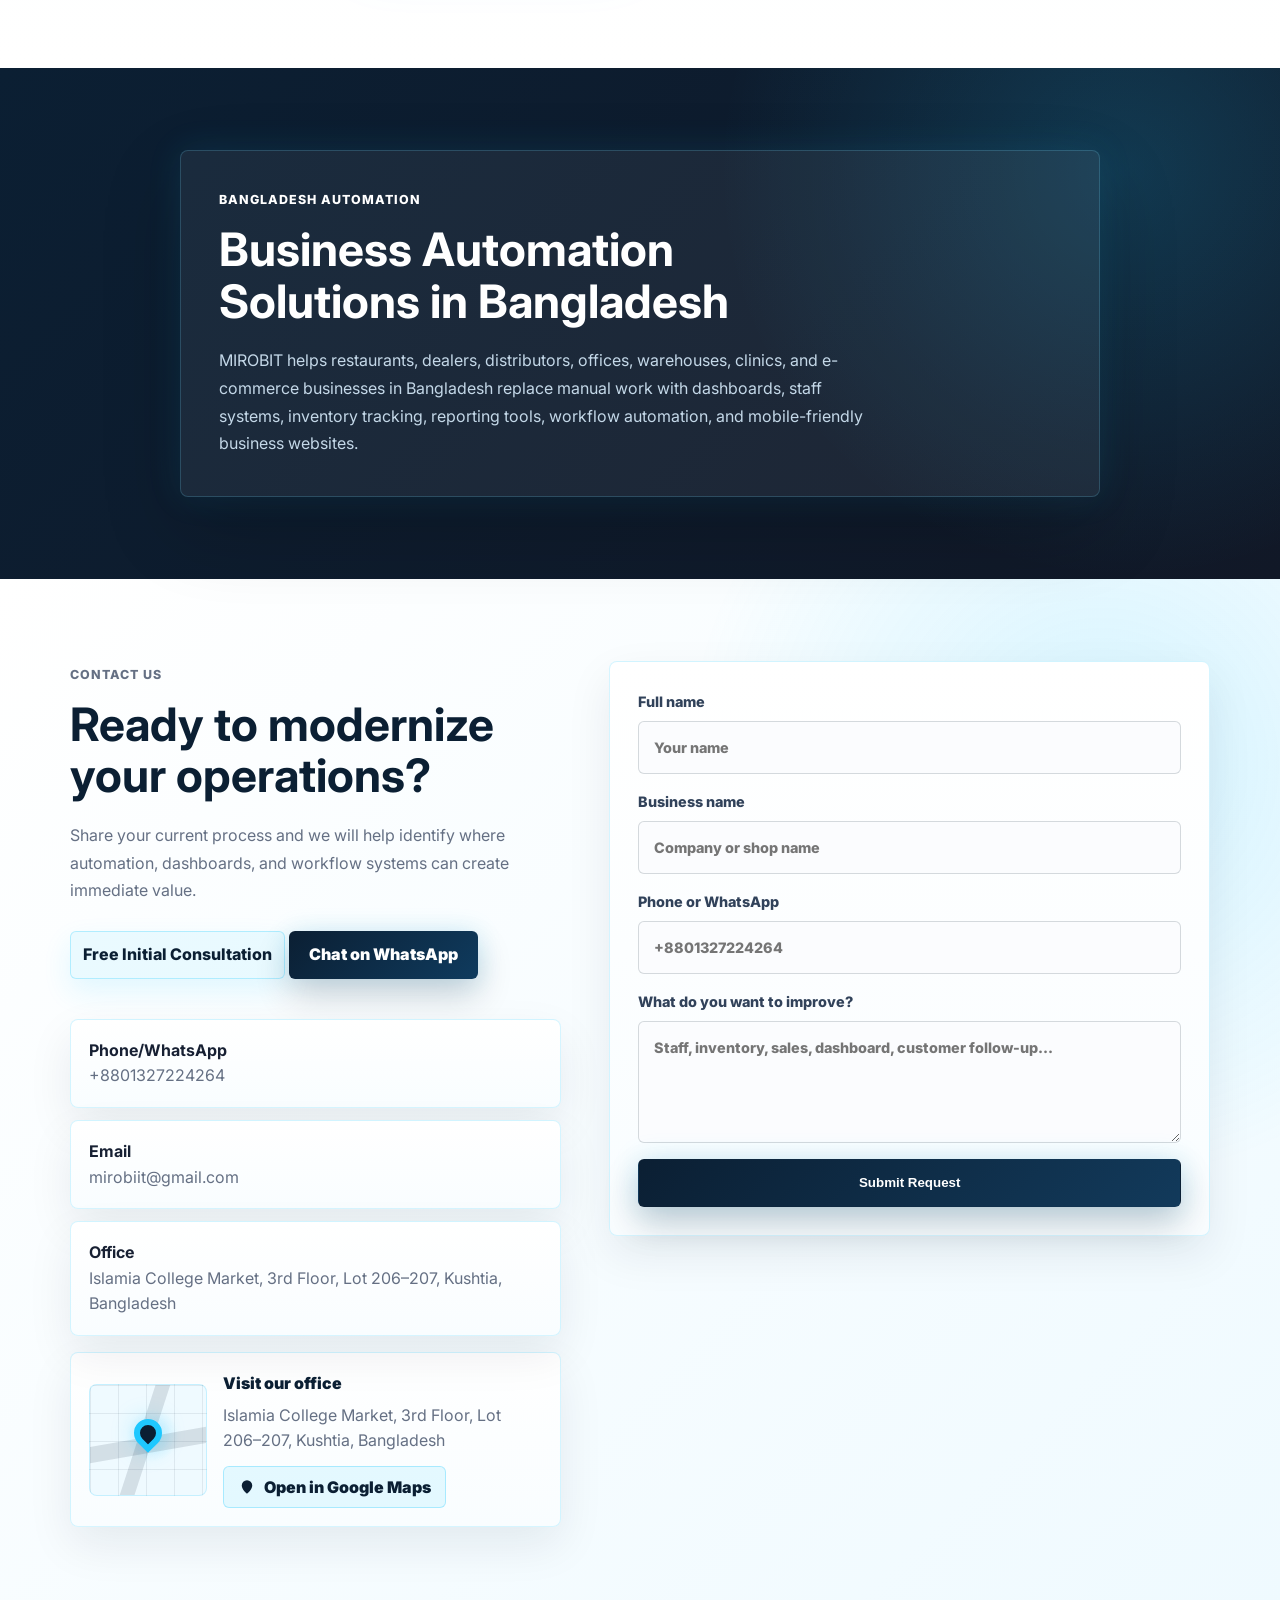
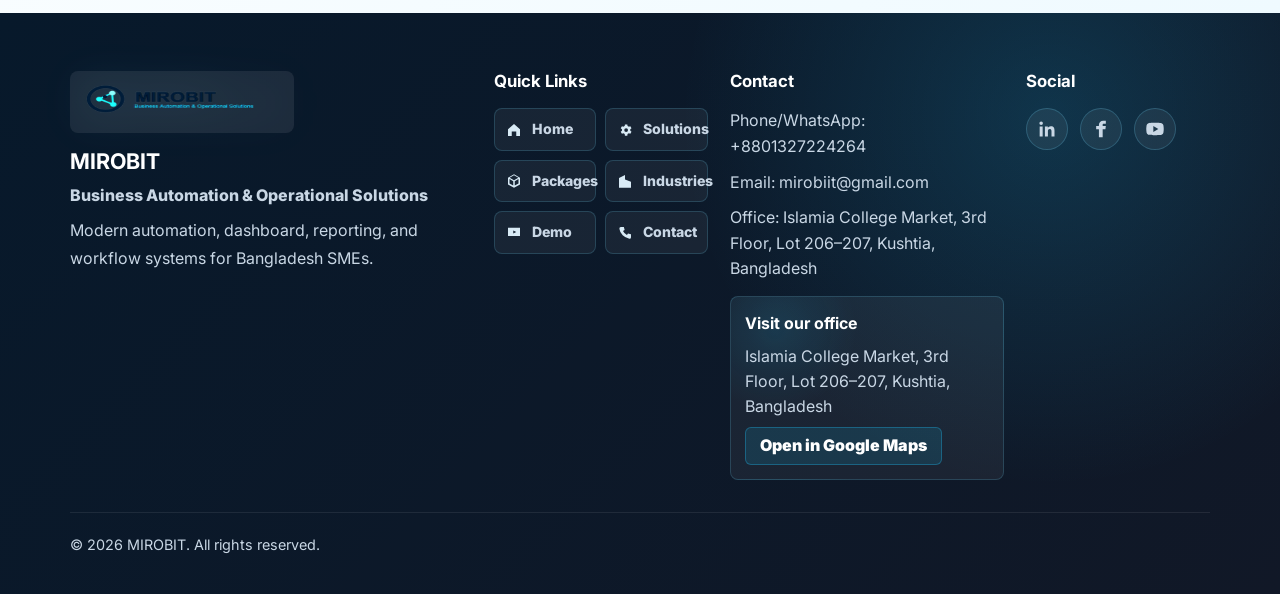
==== commit f7792d2d: "Polish mobile dashboard footer links and location card" ====
--- a/index.html
+++ b/index.html
@@ -395,6 +395,19 @@
             <a class="contact-method" href="mailto:mirobiit@gmail.com"><strong>Email</strong><span>mirobiit@gmail.com</span></a>
             <a class="contact-method" href="https://maps.app.goo.gl/mK973c8Q7nxN6v9Z8" target="_blank" rel="noopener"><strong>Office</strong><span>Islamia College Market, 3rd Floor, Lot 206–207, Kushtia, Bangladesh</span></a>
           </div>
+          <article class="location-card">
+            <div class="location-card__preview" aria-hidden="true">
+              <span></span>
+            </div>
+            <div>
+              <p class="location-card__label">Visit our office</p>
+              <p>Islamia College Market, 3rd Floor, Lot 206–207, Kushtia, Bangladesh</p>
+              <a class="map-button" href="https://maps.app.goo.gl/mK973c8Q7nxN6v9Z8" target="_blank" rel="noopener noreferrer" aria-label="Open office location in Google Maps">
+                <svg viewBox="0 0 24 24" aria-hidden="true"><path d="M12 21s7-5.2 7-11a7 7 0 0 0-14 0c0 5.8 7 11 7 11Zm0-8.5a2.5 2.5 0 1 0 0-5 2.5 2.5 0 0 0 0 5Z"/></svg>
+                <span>Open in Google Maps</span>
+              </a>
+            </div>
+          </article>
         </div>
         <form class="consultation-form reveal" aria-label="Consultation request form">
           <label>Full name<input type="text" name="name" placeholder="Your name"></label>
@@ -441,17 +454,25 @@
       </div>
       <div class="footer-column">
         <h3>Quick Links</h3>
-        <a href="#home">Home</a>
-        <a href="#solutions">Solutions</a>
-        <a href="#packages">Packages</a>
-        <a href="#industries">Industries</a>
-        <a href="#demo">Demo</a>
+        <nav class="footer-links" aria-label="Footer quick links">
+          <a href="#home" aria-label="Home"><svg viewBox="0 0 24 24" aria-hidden="true"><path d="M4 11 12 4l8 7v9h-5v-6H9v6H4v-9Z"/></svg><span>Home</span></a>
+          <a href="#solutions" aria-label="Solutions"><svg viewBox="0 0 24 24" aria-hidden="true"><path d="m19 13 .1-1-.1-1 1.7-1.3-1.6-2.8-2 .8a6 6 0 0 0-1.7-1l-.3-2.2h-3.2l-.3 2.2a6 6 0 0 0-1.7 1l-2-.8-1.6 2.8L8 11l-.1 1 .1 1-1.7 1.3 1.6 2.8 2-.8 1.7 1 .3 2.2h3.2l.3-2.2 1.7-1 2 .8 1.6-2.8L19 13Zm-5.5 1.5a2.5 2.5 0 1 1 0-5 2.5 2.5 0 0 1 0 5Z"/></svg><span>Solutions</span></a>
+          <a href="#packages" aria-label="Packages"><svg viewBox="0 0 24 24" aria-hidden="true"><path d="M4 7.5 12 3l8 4.5v9L12 21l-8-4.5v-9Zm2.2.2L12 11l5.8-3.3L12 4.4 6.2 7.7ZM6 9.4v5.9l5 2.8v-5.9L6 9.4Zm7 8.7 5-2.8V9.4l-5 2.8v5.9Z"/></svg><span>Packages</span></a>
+          <a href="#industries" aria-label="Industries"><svg viewBox="0 0 24 24" aria-hidden="true"><path d="M4 21V8l8-4v17H4Zm8 0V10l8 3v8h-8ZM7 10h2v2H7v-2Zm0 4h2v2H7v-2Zm8 1h2v2h-2v-2Z"/></svg><span>Industries</span></a>
+          <a href="#demo" aria-label="Demo"><svg viewBox="0 0 24 24" aria-hidden="true"><path d="M4 5h16v11H4V5Zm7 3.5v4l4-2-4-2ZM9 20h6"/></svg><span>Demo</span></a>
+          <a href="#contact" aria-label="Contact"><svg viewBox="0 0 24 24" aria-hidden="true"><path d="M6.5 4h4l1 4-2.2 1.4a12 12 0 0 0 5.3 5.3L16 12.5l4 1v4a2 2 0 0 1-2.2 2A15.5 15.5 0 0 1 4.5 6.2 2 2 0 0 1 6.5 4Z"/></svg><span>Contact</span></a>
+        </nav>
       </div>
       <div class="footer-column">
         <h3>Contact</h3>
         <a href="https://wa.me/8801327224264" target="_blank" rel="noopener" data-whatsapp-link>Phone/WhatsApp: +8801327224264</a>
         <a href="mailto:mirobiit@gmail.com">Email: mirobiit@gmail.com</a>
         <a href="https://maps.app.goo.gl/mK973c8Q7nxN6v9Z8" target="_blank" rel="noopener">Office: Islamia College Market, 3rd Floor, Lot 206–207, Kushtia, Bangladesh</a>
+        <div class="footer-location-card">
+          <strong>Visit our office</strong>
+          <span>Islamia College Market, 3rd Floor, Lot 206–207, Kushtia, Bangladesh</span>
+          <a href="https://maps.app.goo.gl/mK973c8Q7nxN6v9Z8" target="_blank" rel="noopener noreferrer" aria-label="Open office location in Google Maps">Open in Google Maps</a>
+        </div>
       </div>
       <div class="footer-column">
         <h3>Social</h3>
@@ -465,6 +486,6 @@
     </div>
   </footer>
 
-  <script src="app.js?v=lead-demo-video"></script>
+  <script src="app.js?v=minor-ui-polish"></script>
 </body>
 </html>
--- a/style.css
+++ b/style.css
@@ -2350,3 +2350,292 @@
     line-height: 1.66;
   }
 }
+
+/* Minor UI polish: compact mobile dashboard, boxed footer links, and office map card */
+.location-card {
+  display: grid;
+  grid-template-columns: 118px 1fr;
+  gap: 16px;
+  align-items: center;
+  margin-top: 16px;
+  padding: 18px;
+  border: 1px solid var(--card-border);
+  border-radius: 8px;
+  background: linear-gradient(180deg, #FFFFFF 0%, #F9FDFF 100%);
+  box-shadow: 0 18px 46px rgba(11, 31, 51, 0.08);
+}
+
+.location-card__preview {
+  position: relative;
+  min-height: 112px;
+  overflow: hidden;
+  border: 1px solid rgba(30, 200, 255, 0.2);
+  border-radius: 8px;
+  background:
+    linear-gradient(90deg, rgba(11, 31, 51, 0.08) 1px, transparent 1px) 0 0 / 28px 28px,
+    linear-gradient(rgba(11, 31, 51, 0.08) 1px, transparent 1px) 0 0 / 28px 28px,
+    radial-gradient(circle at 54% 46%, rgba(30, 200, 255, 0.2), transparent 30%),
+    #EFFAFF;
+}
+
+.location-card__preview::before,
+.location-card__preview::after {
+  content: "";
+  position: absolute;
+  background: rgba(11, 31, 51, 0.12);
+}
+
+.location-card__preview::before {
+  inset: 52px -10px auto;
+  height: 16px;
+  transform: rotate(-10deg);
+}
+
+.location-card__preview::after {
+  inset: -10px auto -10px 48px;
+  width: 14px;
+  transform: rotate(18deg);
+}
+
+.location-card__preview span {
+  position: absolute;
+  left: 50%;
+  top: 44%;
+  z-index: 1;
+  width: 28px;
+  height: 28px;
+  border: 6px solid var(--cyan);
+  border-radius: 50% 50% 50% 0;
+  background: var(--navy);
+  box-shadow: 0 0 24px rgba(30, 200, 255, 0.28);
+  transform: translate(-50%, -50%) rotate(-45deg);
+}
+
+.location-card__label {
+  margin-bottom: 6px;
+  color: var(--navy) !important;
+  font-weight: 900;
+}
+
+.location-card p:not(.location-card__label) {
+  margin-bottom: 12px;
+  color: var(--muted);
+  line-height: 1.62;
+}
+
+.map-button,
+.footer-location-card a {
+  display: inline-flex;
+  align-items: center;
+  justify-content: center;
+  gap: 8px;
+  min-height: 42px;
+  padding: 0 14px;
+  border: 1px solid rgba(30, 200, 255, 0.3);
+  border-radius: 6px;
+  color: var(--navy);
+  background: rgba(30, 200, 255, 0.1);
+  font-weight: 900;
+  transition: transform 0.24s ease, border-color 0.24s ease, box-shadow 0.24s ease, background 0.24s ease;
+}
+
+.map-button svg {
+  width: 18px;
+  height: 18px;
+  fill: currentColor;
+}
+
+.map-button:hover,
+.footer-location-card a:hover {
+  transform: translateY(-2px);
+  border-color: rgba(30, 200, 255, 0.52);
+  background: rgba(30, 200, 255, 0.15);
+  box-shadow: 0 14px 30px rgba(11, 31, 51, 0.1), 0 0 18px rgba(30, 200, 255, 0.12);
+}
+
+.footer-links {
+  display: grid;
+  grid-template-columns: repeat(2, minmax(0, 1fr));
+  gap: 9px;
+}
+
+.footer-links a {
+  display: inline-flex;
+  align-items: center;
+  gap: 9px;
+  min-height: 42px;
+  padding: 9px 10px;
+  border: 1px solid rgba(111, 219, 255, 0.18);
+  border-radius: 8px;
+  color: #D8EAF5;
+  background: rgba(255, 255, 255, 0.055);
+  font-size: 0.88rem;
+  font-weight: 800;
+  transition: transform 0.24s ease, border-color 0.24s ease, box-shadow 0.24s ease, background 0.24s ease, color 0.24s ease;
+}
+
+.footer-links a svg {
+  flex: 0 0 auto;
+  width: 18px;
+  height: 18px;
+  fill: currentColor;
+}
+
+.footer-links a:hover,
+.footer-links a:focus-visible,
+.map-button:focus-visible,
+.footer-location-card a:focus-visible {
+  color: var(--cyan-soft);
+  border-color: rgba(111, 219, 255, 0.52);
+  background: rgba(30, 200, 255, 0.1);
+  box-shadow: 0 0 20px rgba(30, 200, 255, 0.16);
+  outline: none;
+  transform: translateY(-2px);
+}
+
+.footer-location-card {
+  display: grid;
+  gap: 8px;
+  margin-top: 4px;
+  padding: 14px;
+  border: 1px solid rgba(111, 219, 255, 0.18);
+  border-radius: 8px;
+  background:
+    radial-gradient(circle at 16% 18%, rgba(30, 200, 255, 0.12), transparent 30%),
+    rgba(255, 255, 255, 0.055);
+}
+
+.footer-location-card strong {
+  color: var(--white);
+}
+
+.footer-location-card span {
+  color: #C9D7E5;
+  line-height: 1.55;
+}
+
+.footer-location-card a {
+  justify-self: start;
+  min-height: 38px;
+  color: var(--white);
+  background: rgba(30, 200, 255, 0.12);
+}
+
+@media (max-width: 680px) {
+  .dashboard-shell {
+    padding: 10px;
+    border-radius: 8px;
+  }
+
+  .dashboard-topbar {
+    min-height: 40px;
+    padding: 10px;
+    gap: 6px;
+  }
+
+  .dashboard-topbar em {
+    padding: 4px 8px;
+    font-size: 0.68rem;
+  }
+
+  .dashboard-status-row {
+    gap: 7px;
+    margin-top: 10px;
+  }
+
+  .dashboard-status-row span {
+    padding: 5px 8px;
+    font-size: 0.68rem;
+  }
+
+  .kpi-grid {
+    gap: 8px;
+    margin: 10px 0;
+  }
+
+  .kpi-card {
+    padding: 10px;
+  }
+
+  .kpi-card small,
+  .workflow-stack small {
+    font-size: 0.7rem;
+  }
+
+  .kpi-card strong {
+    margin: 5px 0 8px;
+    font-size: 1.24rem;
+  }
+
+  .trend {
+    font-size: 0.72rem;
+  }
+
+  .analytics-panel {
+    min-height: 0;
+    padding: 10px;
+    gap: 10px;
+  }
+
+  .chart-heading {
+    margin-bottom: 8px;
+    font-size: 0.72rem;
+  }
+
+  .chart-bars {
+    min-height: 132px;
+    max-height: 180px;
+    gap: 7px;
+    padding: 10px;
+  }
+
+  .workflow-stack {
+    gap: 8px;
+  }
+
+  .workflow-stack div {
+    padding: 10px;
+  }
+
+  .workflow-stack b {
+    font-size: 0.86rem;
+  }
+
+  .location-card {
+    grid-template-columns: 1fr;
+    gap: 12px;
+    padding: 15px;
+  }
+
+  .location-card__preview {
+    min-height: 86px;
+  }
+
+  .map-button {
+    width: 100%;
+  }
+
+  .footer-links {
+    grid-template-columns: repeat(2, minmax(0, 1fr));
+    gap: 8px;
+  }
+
+  .footer-links a {
+    min-height: 44px;
+    padding: 9px;
+  }
+
+  .footer-location-card {
+    margin-top: 8px;
+  }
+}
+
+@media (max-width: 420px) {
+  .kpi-card strong {
+    font-size: 1.08rem;
+  }
+
+  .chart-bars {
+    min-height: 112px;
+  }
+}
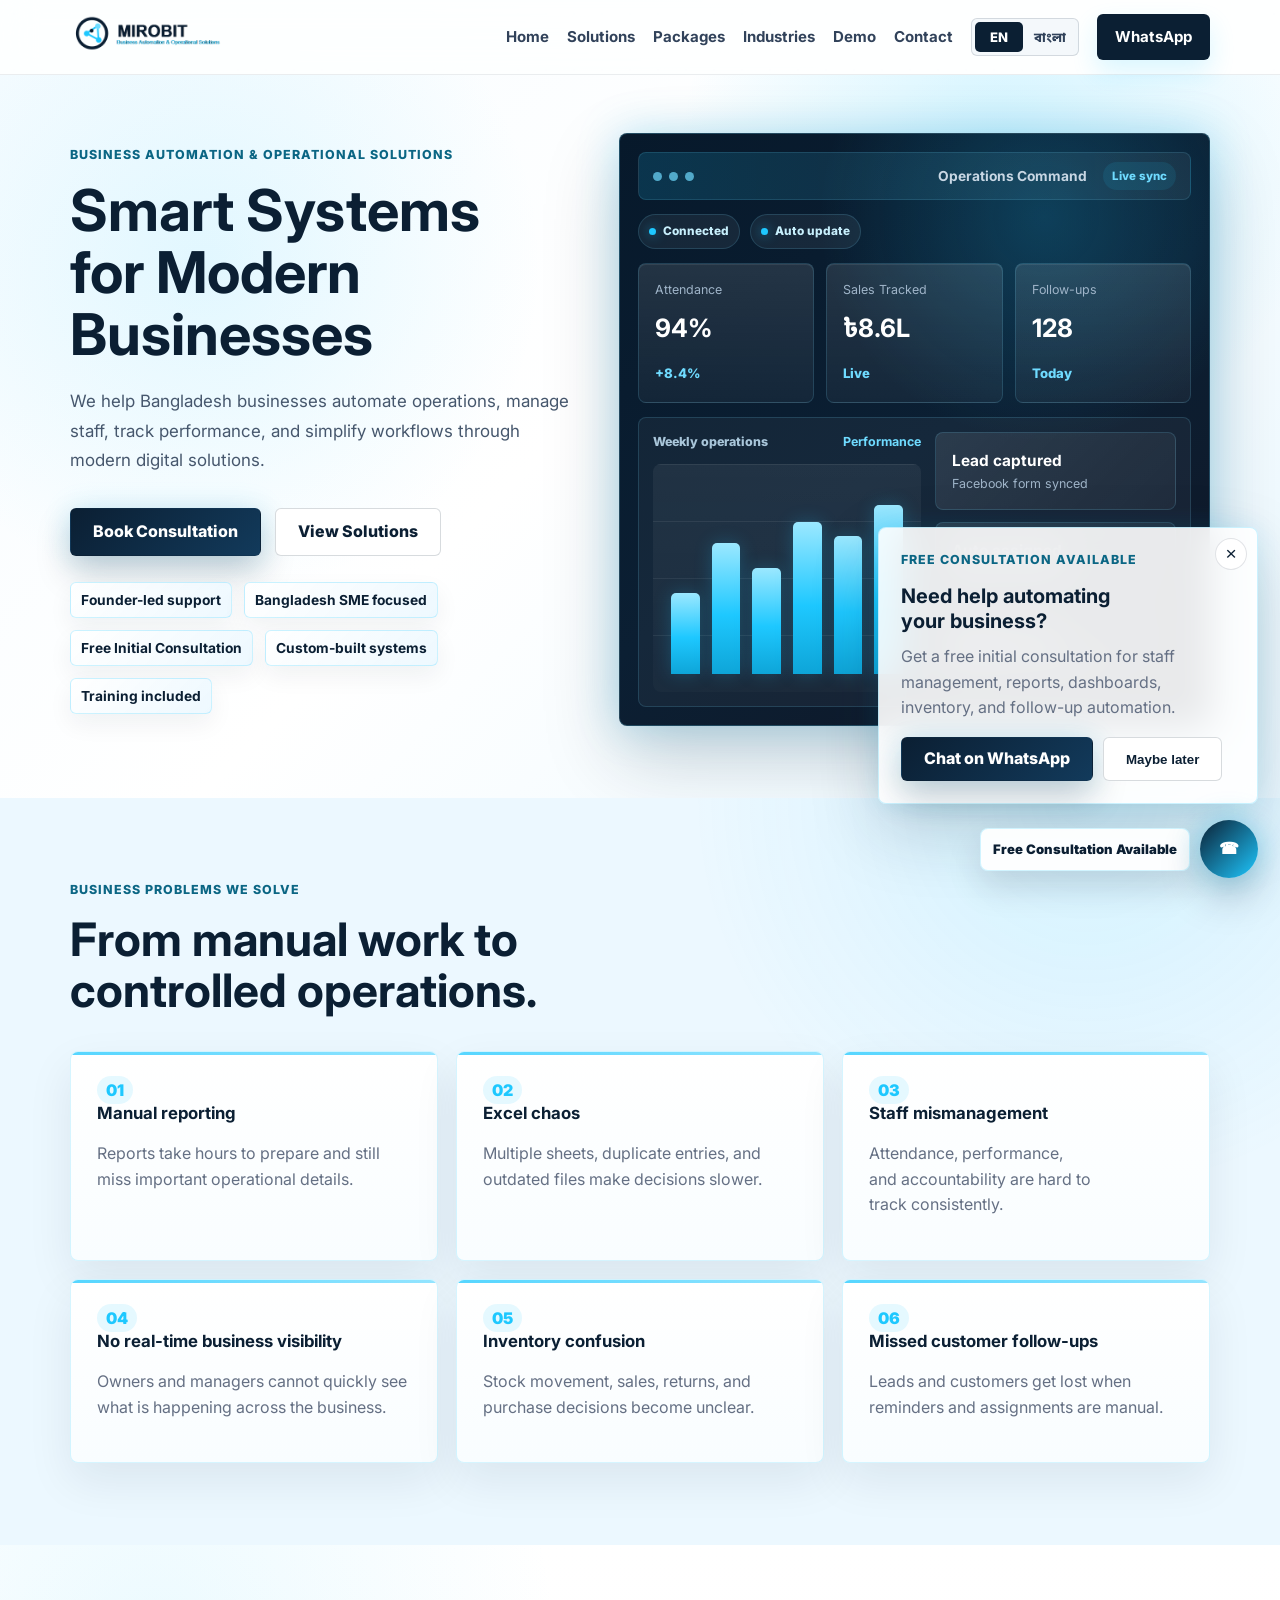
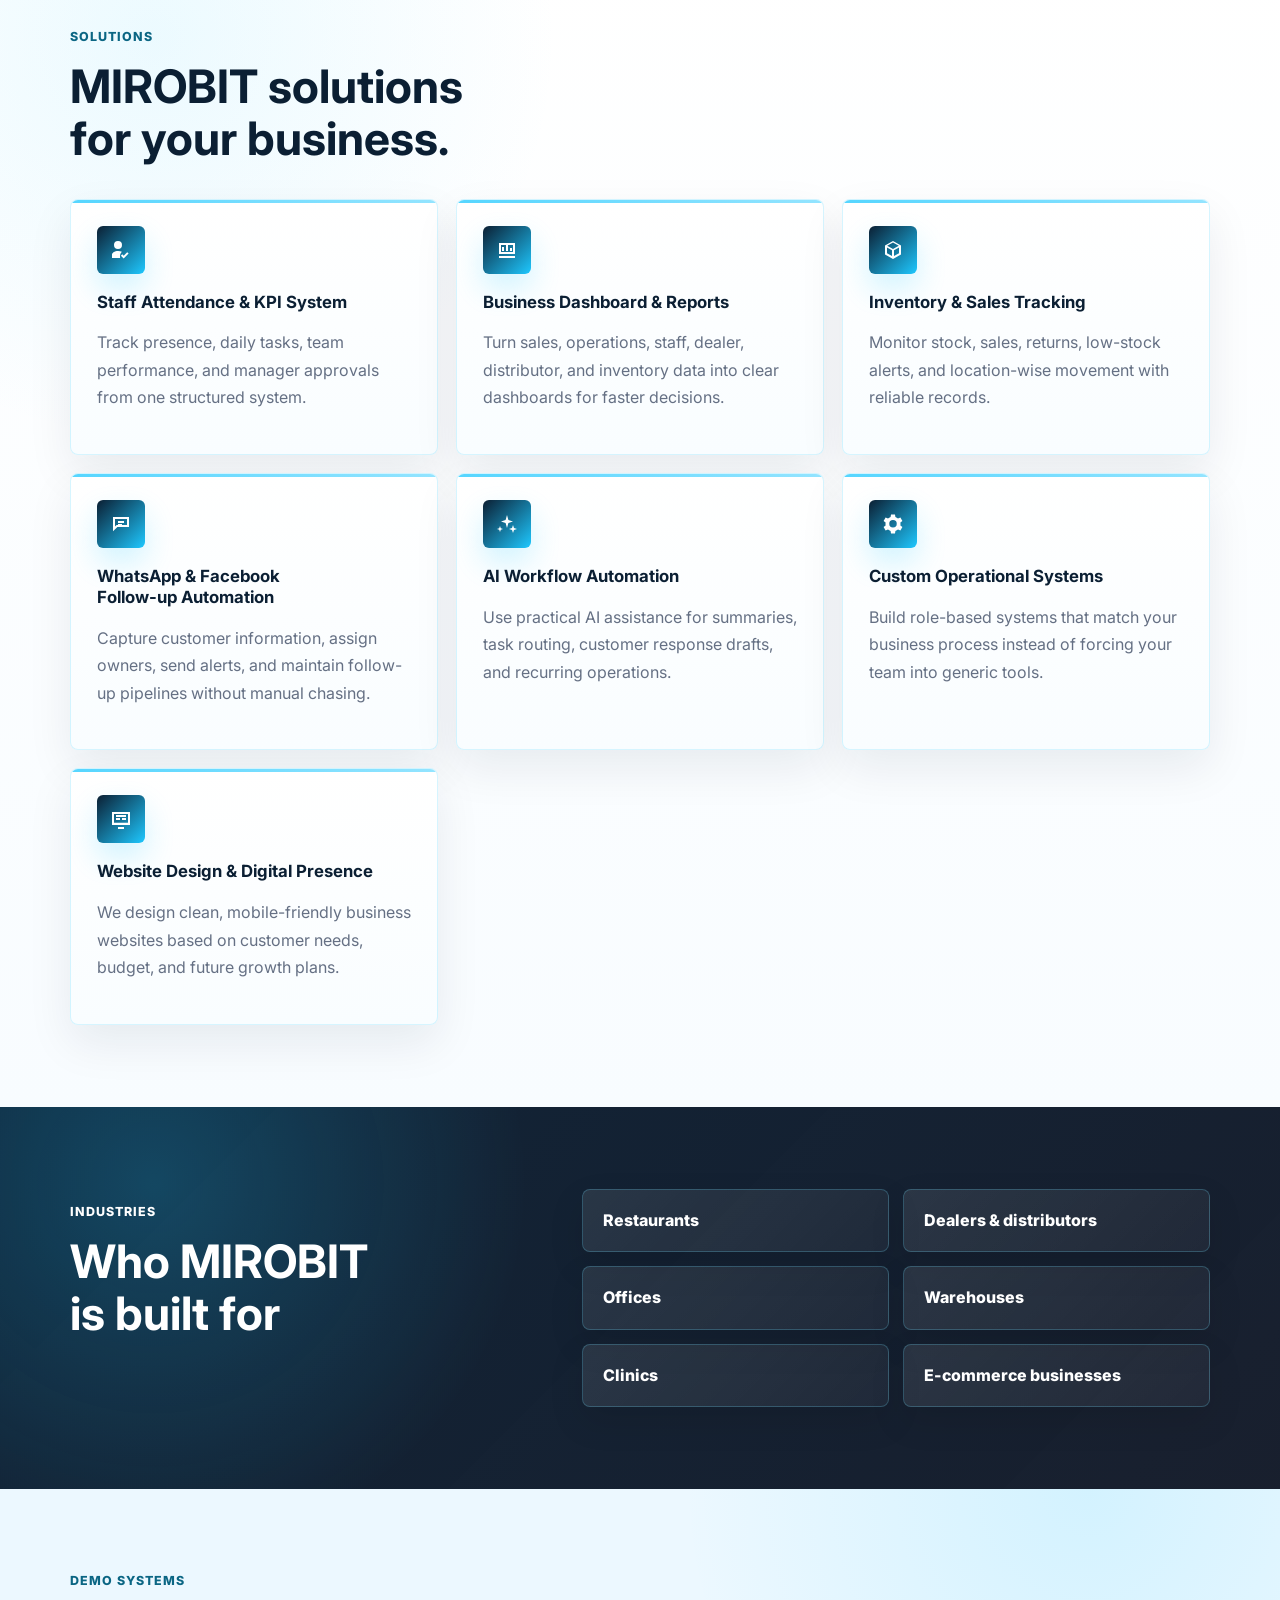
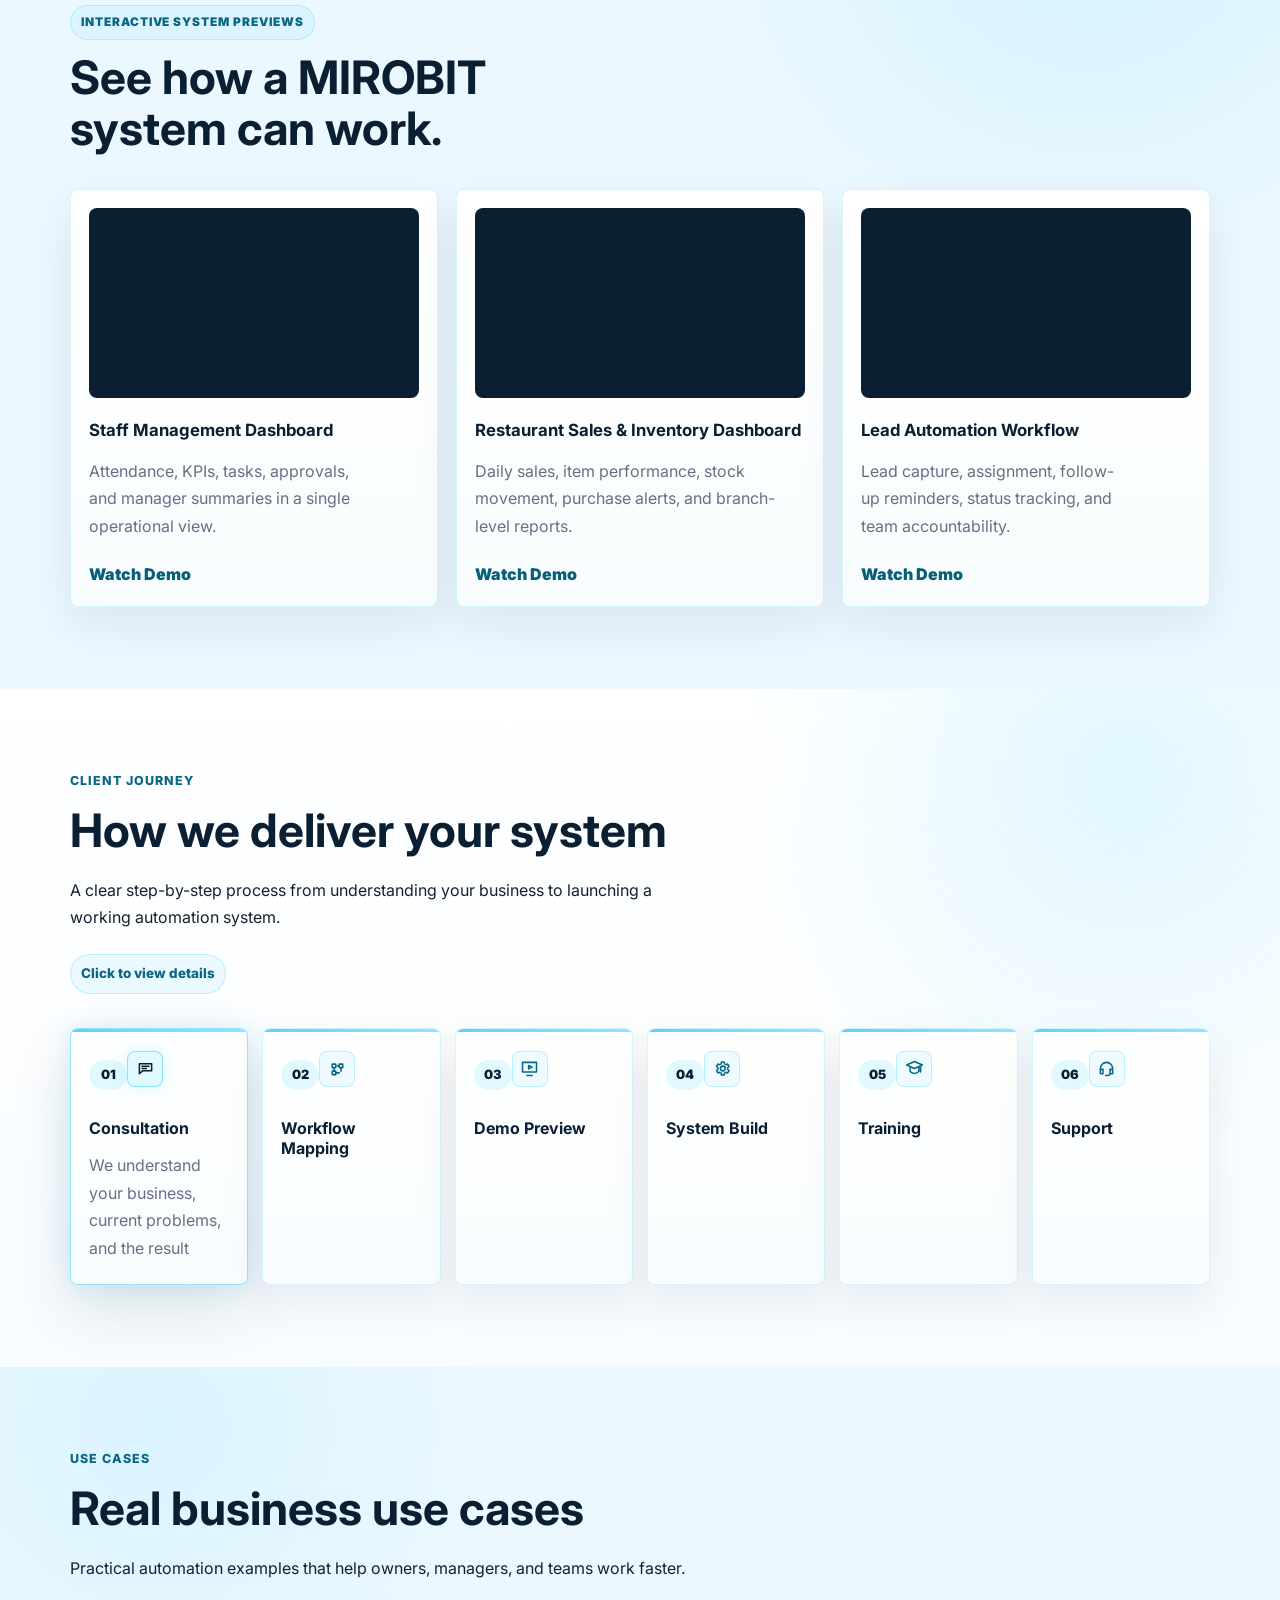
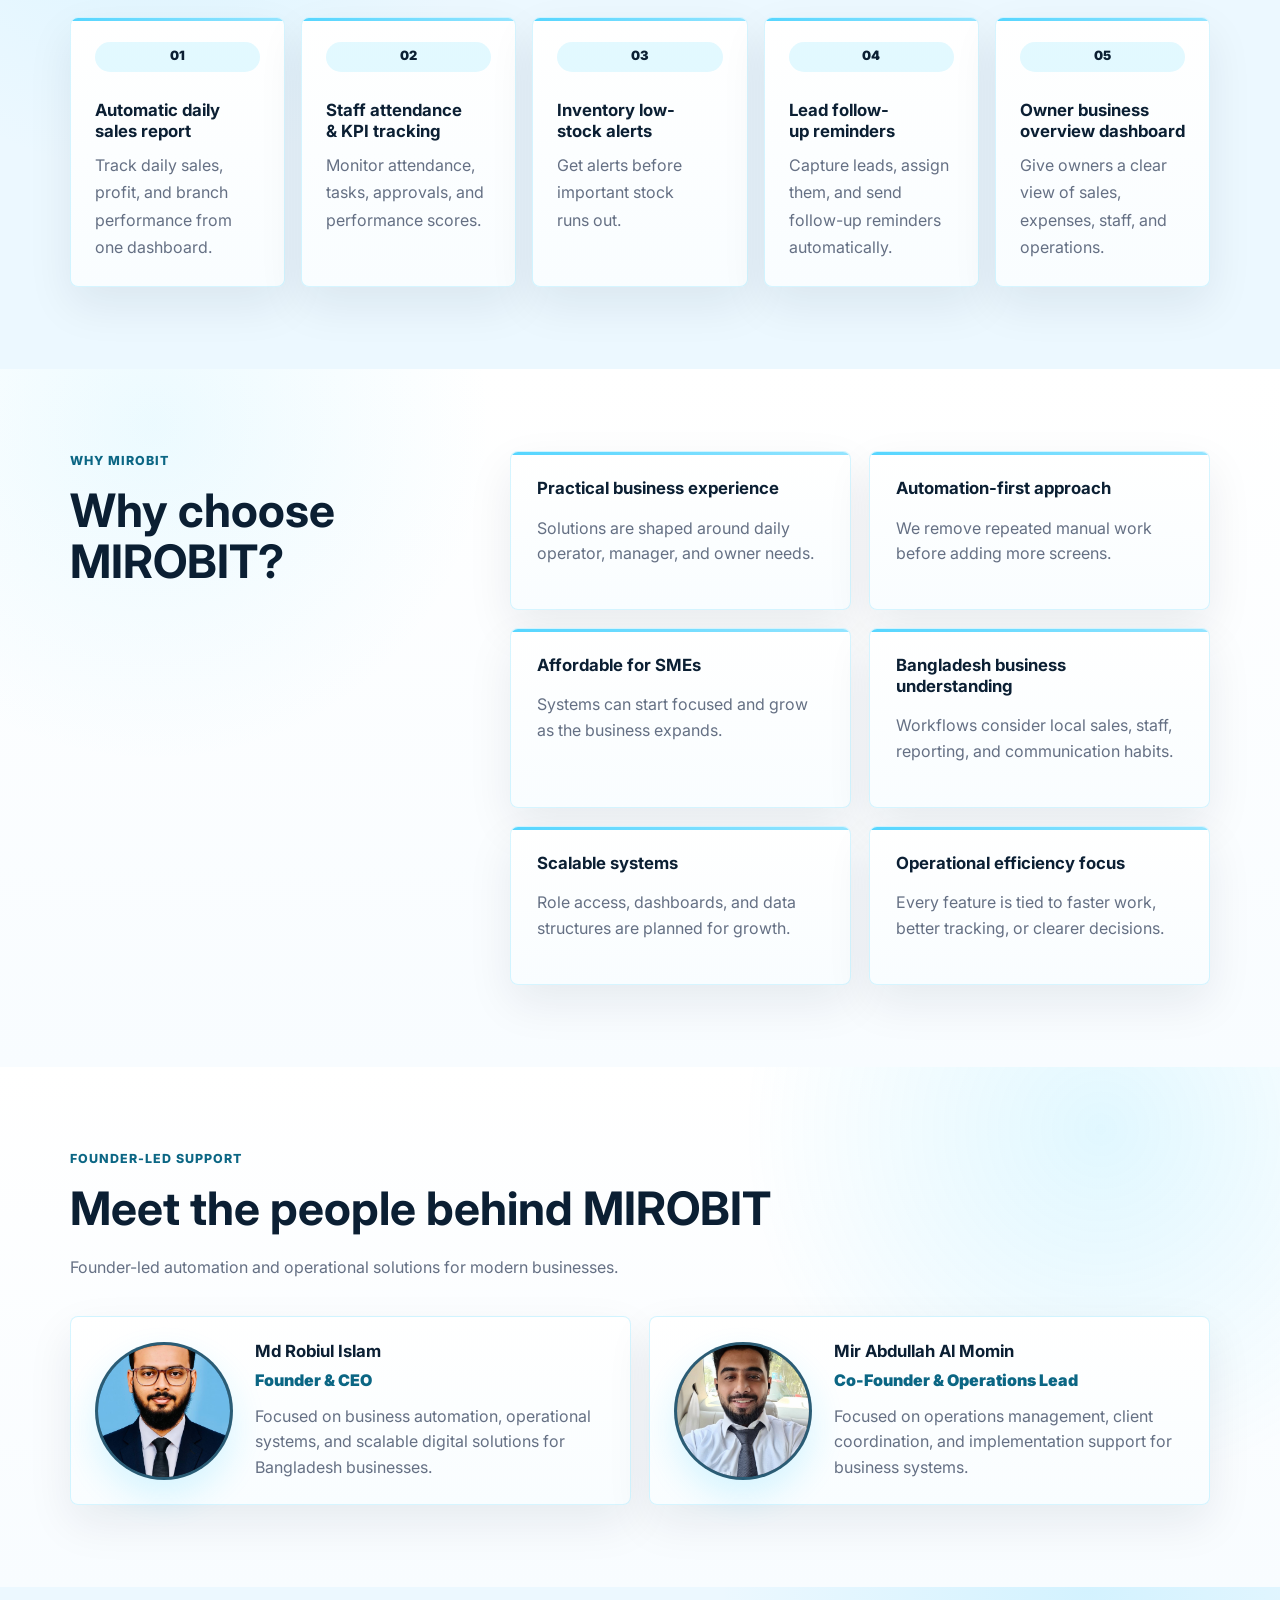
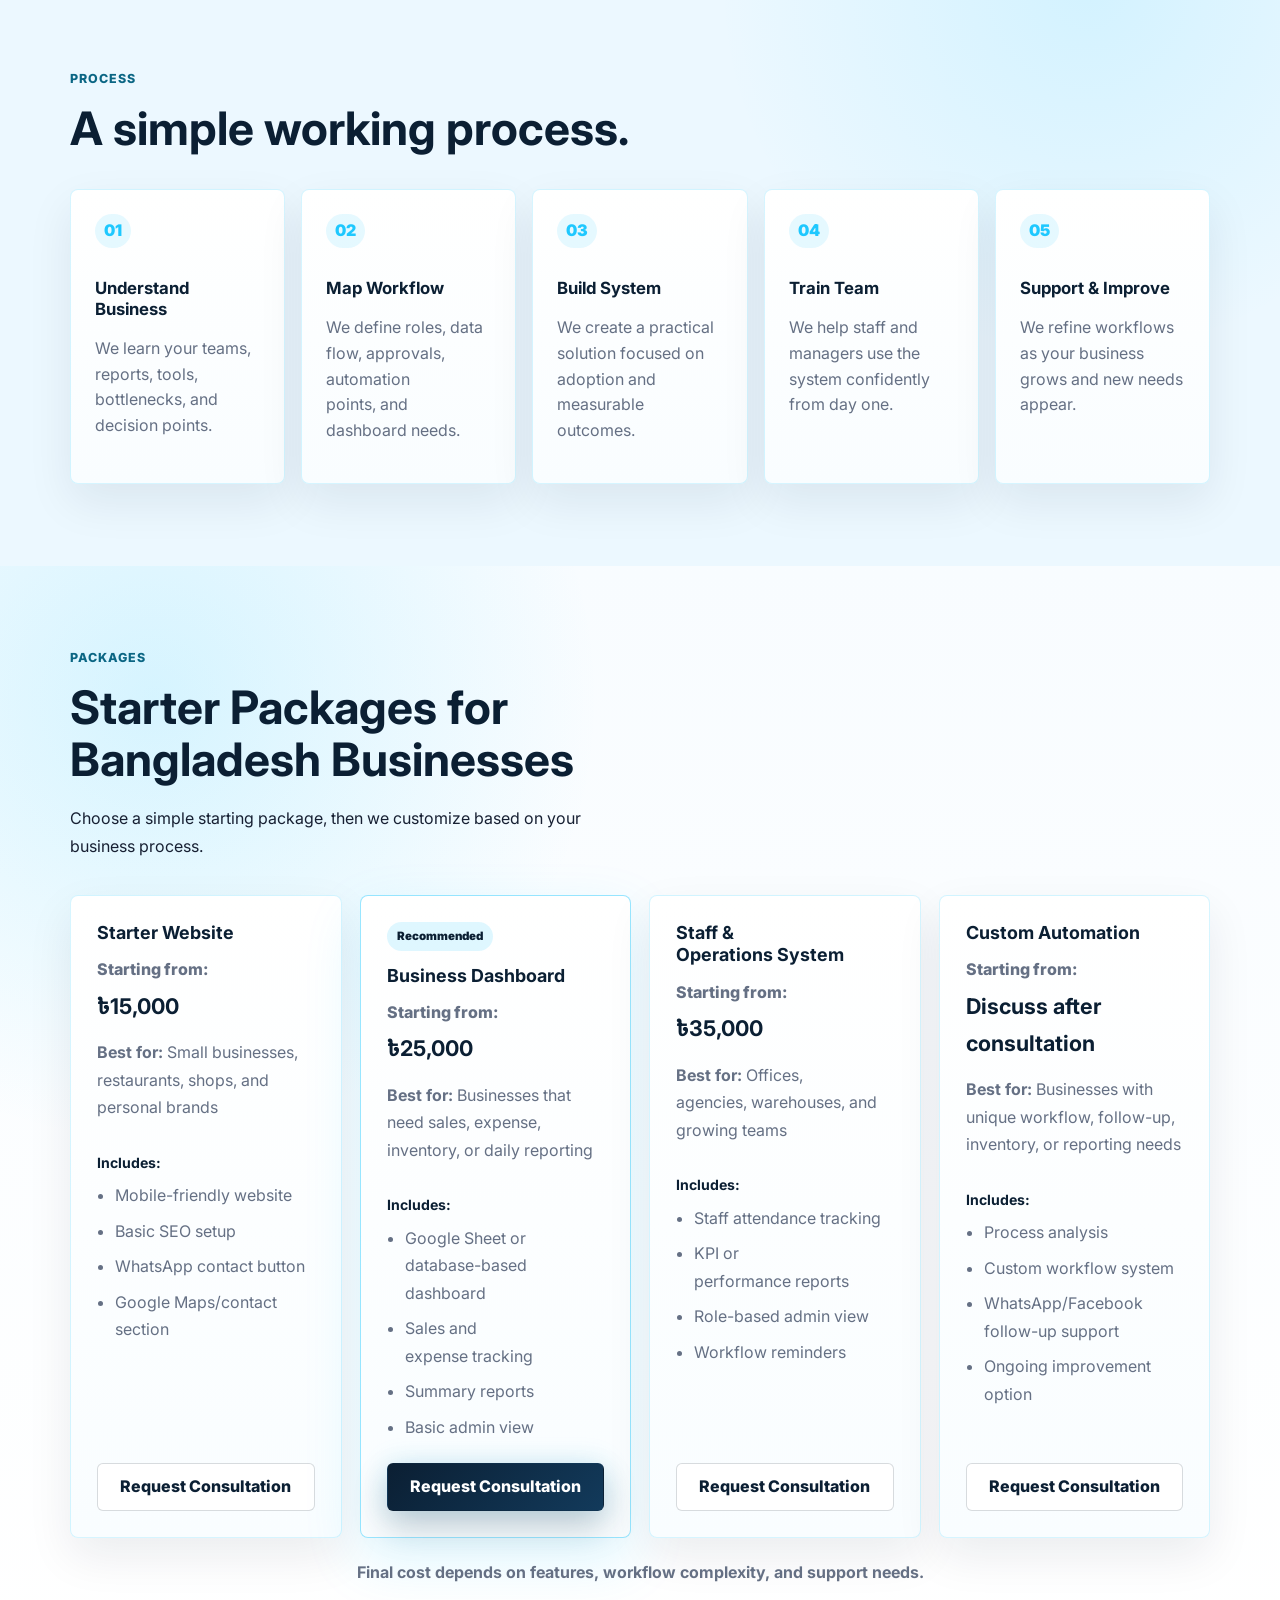
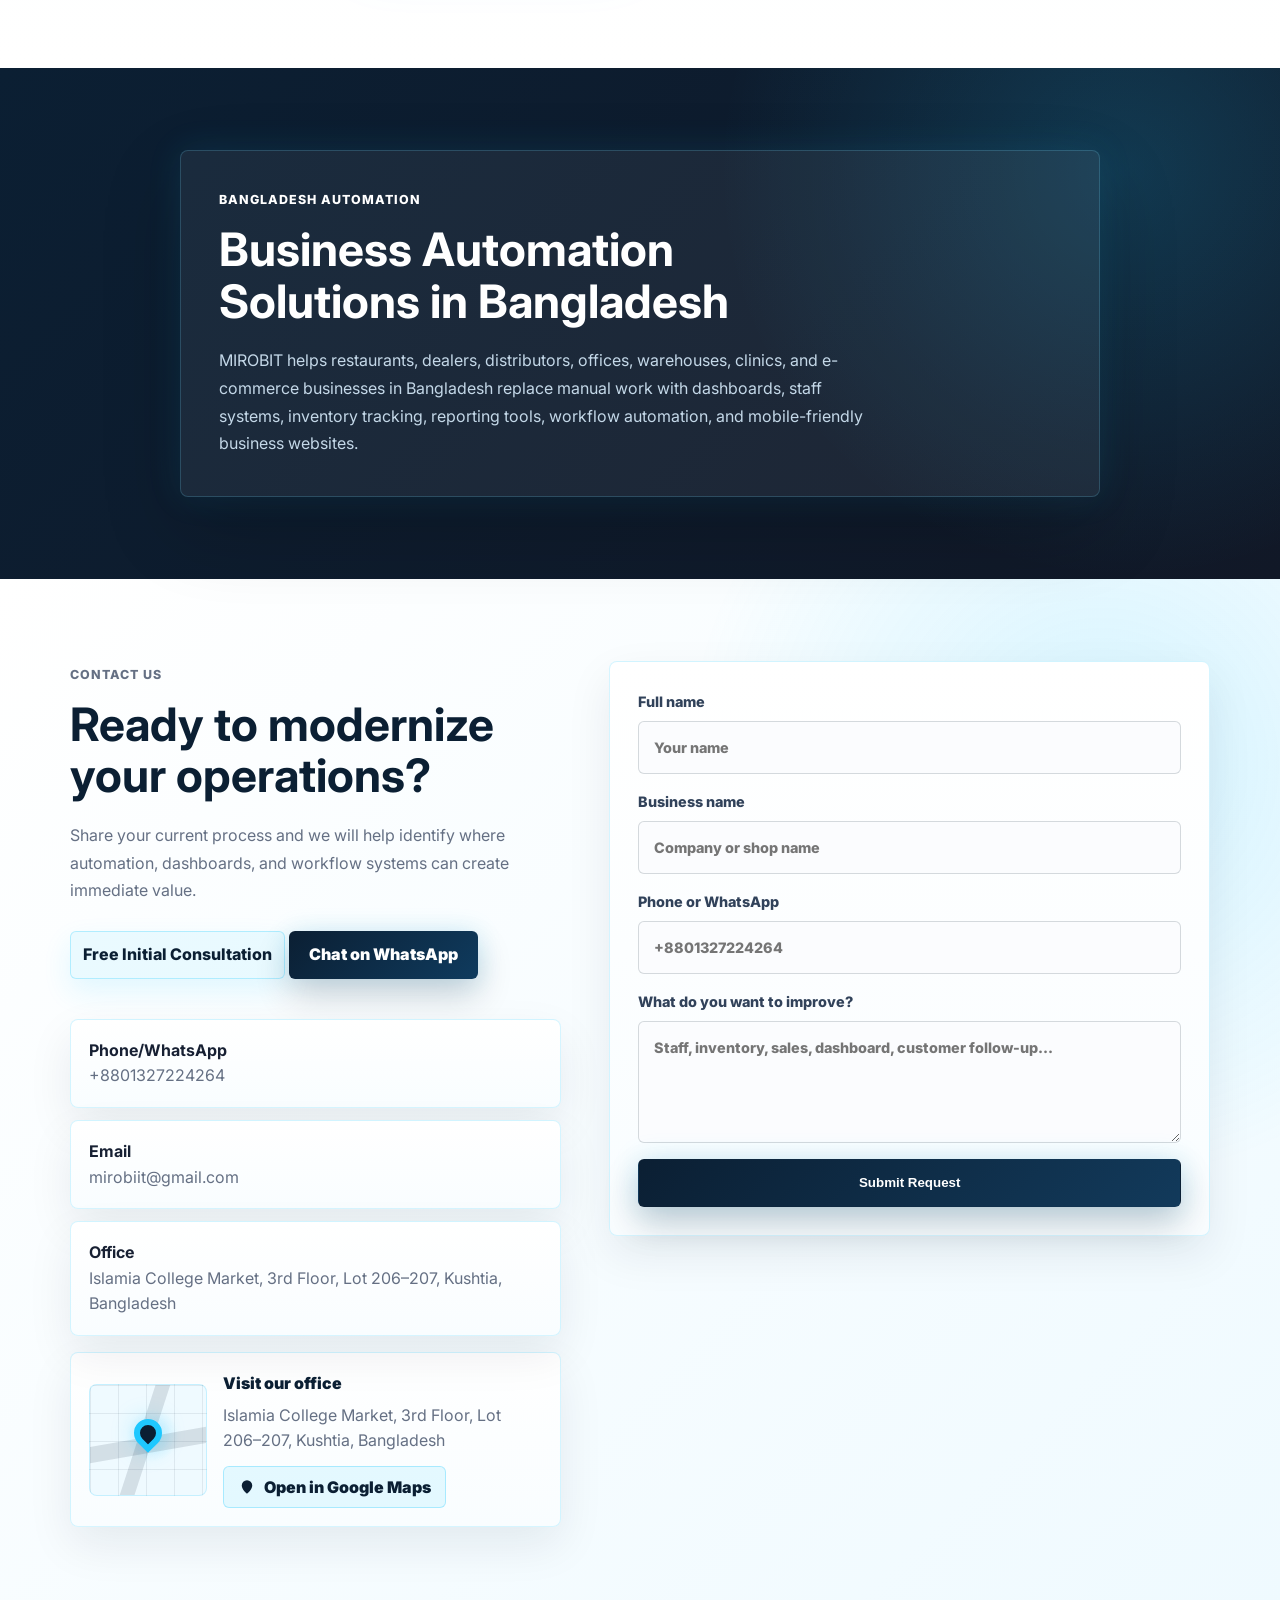
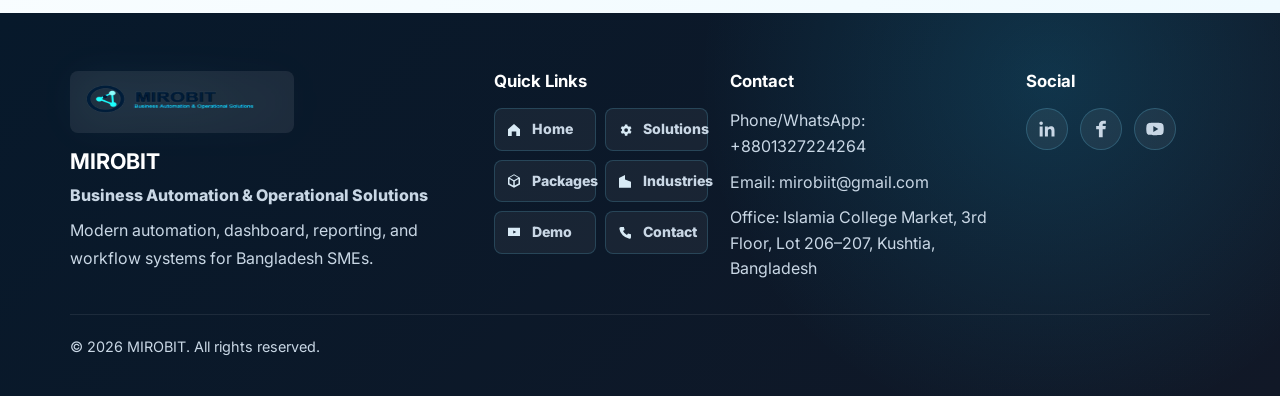
==== commit 07abf2f5: "Fix footer duplicate location and mobile text wrapping" ====
--- a/index.html
+++ b/index.html
@@ -468,11 +468,6 @@
         <a href="https://wa.me/8801327224264" target="_blank" rel="noopener" data-whatsapp-link>Phone/WhatsApp: +8801327224264</a>
         <a href="mailto:mirobiit@gmail.com">Email: mirobiit@gmail.com</a>
         <a href="https://maps.app.goo.gl/mK973c8Q7nxN6v9Z8" target="_blank" rel="noopener">Office: Islamia College Market, 3rd Floor, Lot 206–207, Kushtia, Bangladesh</a>
-        <div class="footer-location-card">
-          <strong>Visit our office</strong>
-          <span>Islamia College Market, 3rd Floor, Lot 206–207, Kushtia, Bangladesh</span>
-          <a href="https://maps.app.goo.gl/mK973c8Q7nxN6v9Z8" target="_blank" rel="noopener noreferrer" aria-label="Open office location in Google Maps">Open in Google Maps</a>
-        </div>
       </div>
       <div class="footer-column">
         <h3>Social</h3>
--- a/style.css
+++ b/style.css
@@ -2639,3 +2639,65 @@
     min-height: 112px;
   }
 }
+
+/* Safe mobile text polish: let card copy use the available screen width cleanly */
+@media (max-width: 768px) {
+  .problem-card,
+  .solution-card,
+  .use-case-card,
+  .journey-step,
+  .demo-card,
+  .package-card,
+  .contact-copy,
+  .seo-content {
+    width: 100%;
+  }
+
+  .problem-card,
+  .solution-card,
+  .use-case-card,
+  .journey-flow li,
+  .demo-card,
+  .package-card {
+    padding-right: clamp(18px, 5vw, 26px);
+    padding-left: clamp(18px, 5vw, 26px);
+  }
+
+  .problem-card h3,
+  .solution-card h3,
+  .use-case-card h3,
+  .journey-flow h3,
+  .demo-card h3,
+  .package-card h3,
+  .section-heading h2 {
+    max-width: none;
+    text-align: left;
+    text-wrap: balance;
+  }
+
+  .problem-card p,
+  .solution-card p,
+  .use-case-card p,
+  .journey-detail,
+  .demo-card p,
+  .package-card p,
+  .package-card li,
+  .contact-copy p,
+  .seo-content p,
+  .section-heading p {
+    max-width: none;
+    width: 100%;
+    text-align: left;
+    line-height: 1.64;
+    text-wrap: pretty;
+  }
+
+  .problem-grid,
+  .solution-grid,
+  .use-case-grid,
+  .journey-flow,
+  .demo-grid,
+  .package-grid {
+    align-items: stretch;
+  }
+}
